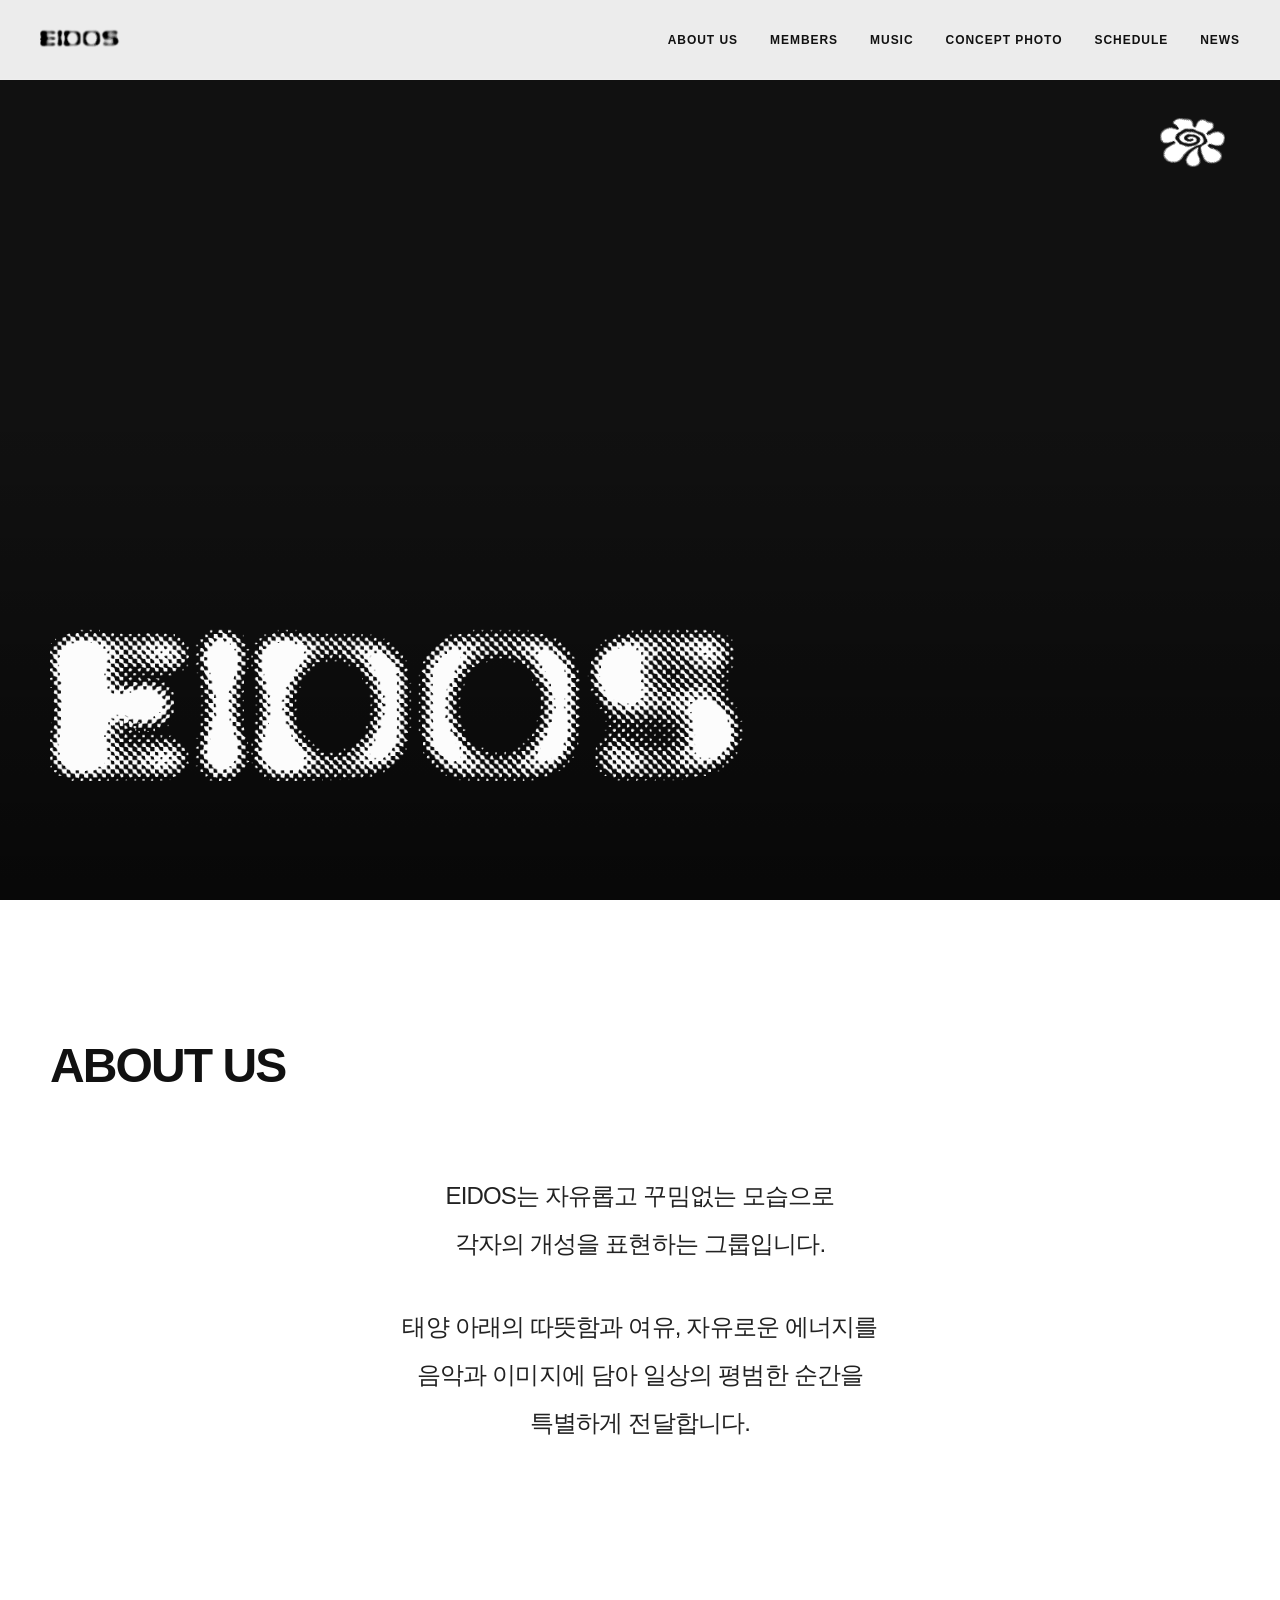
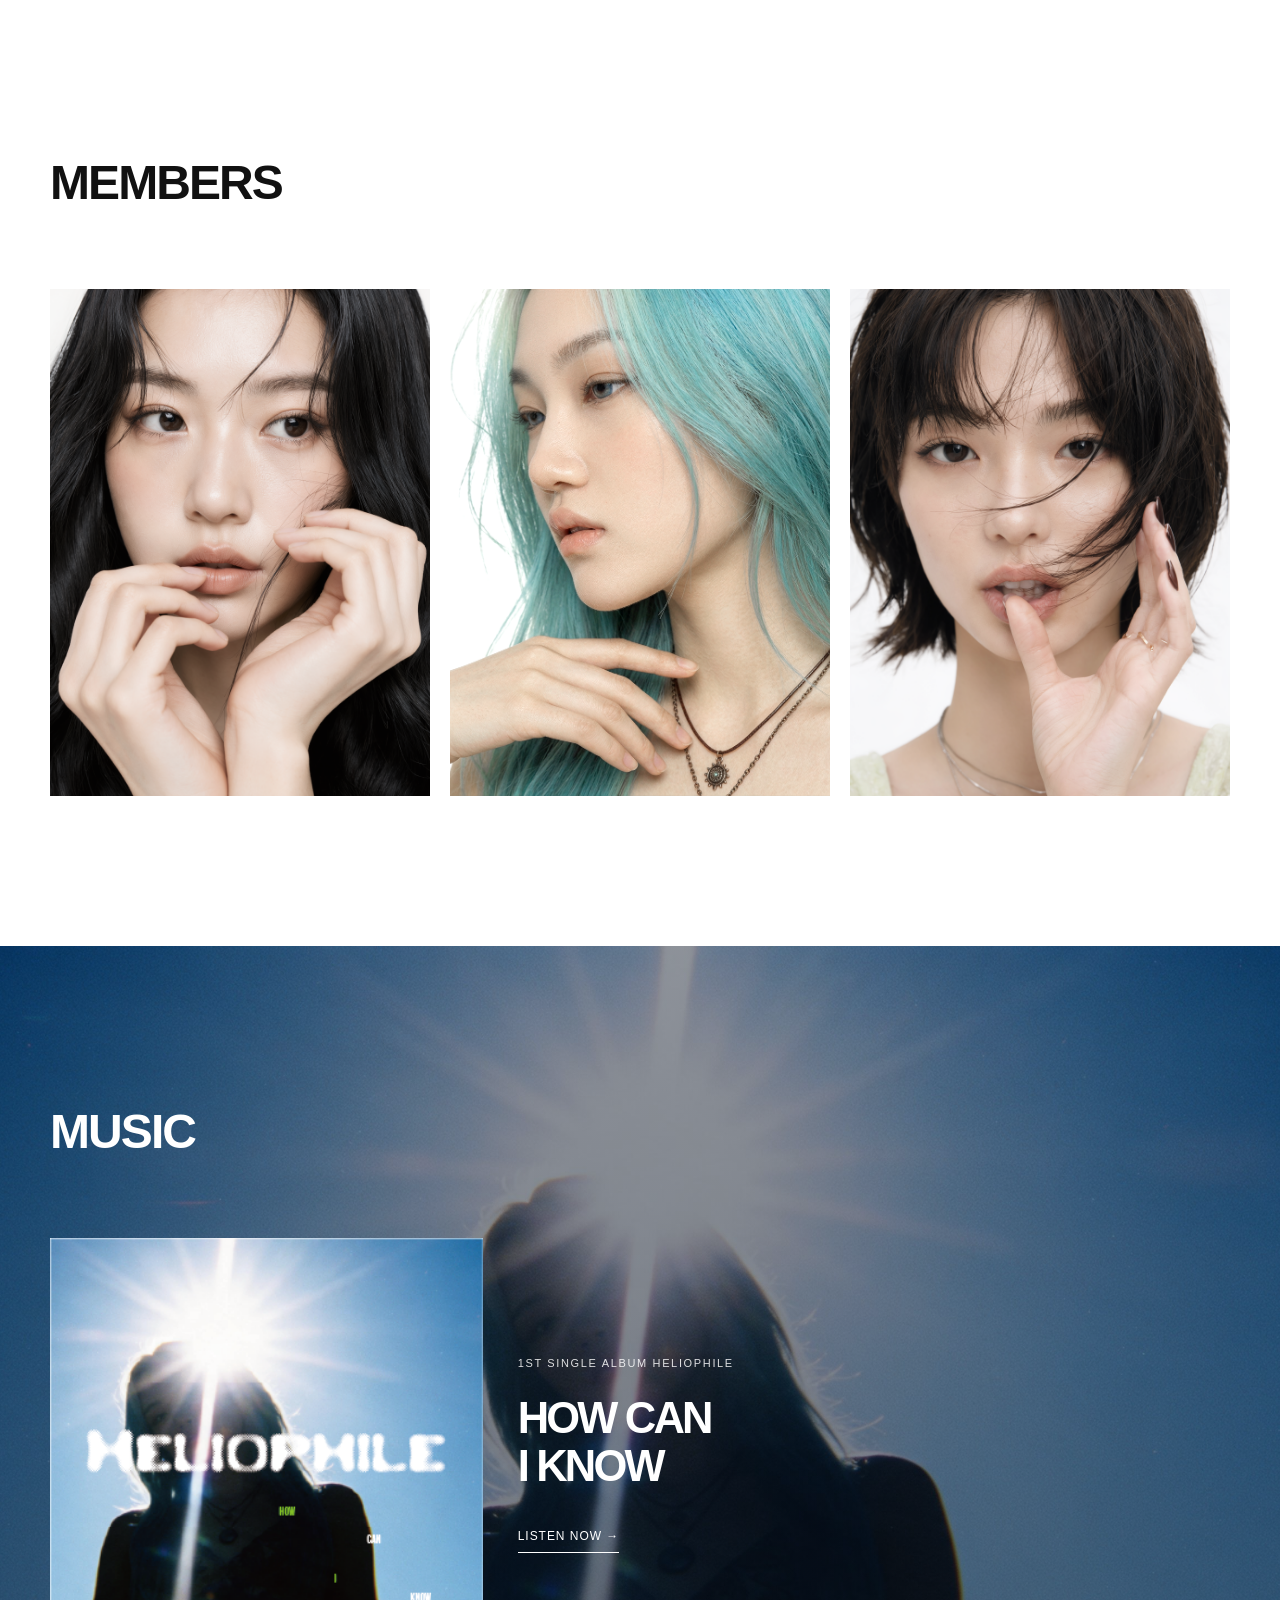
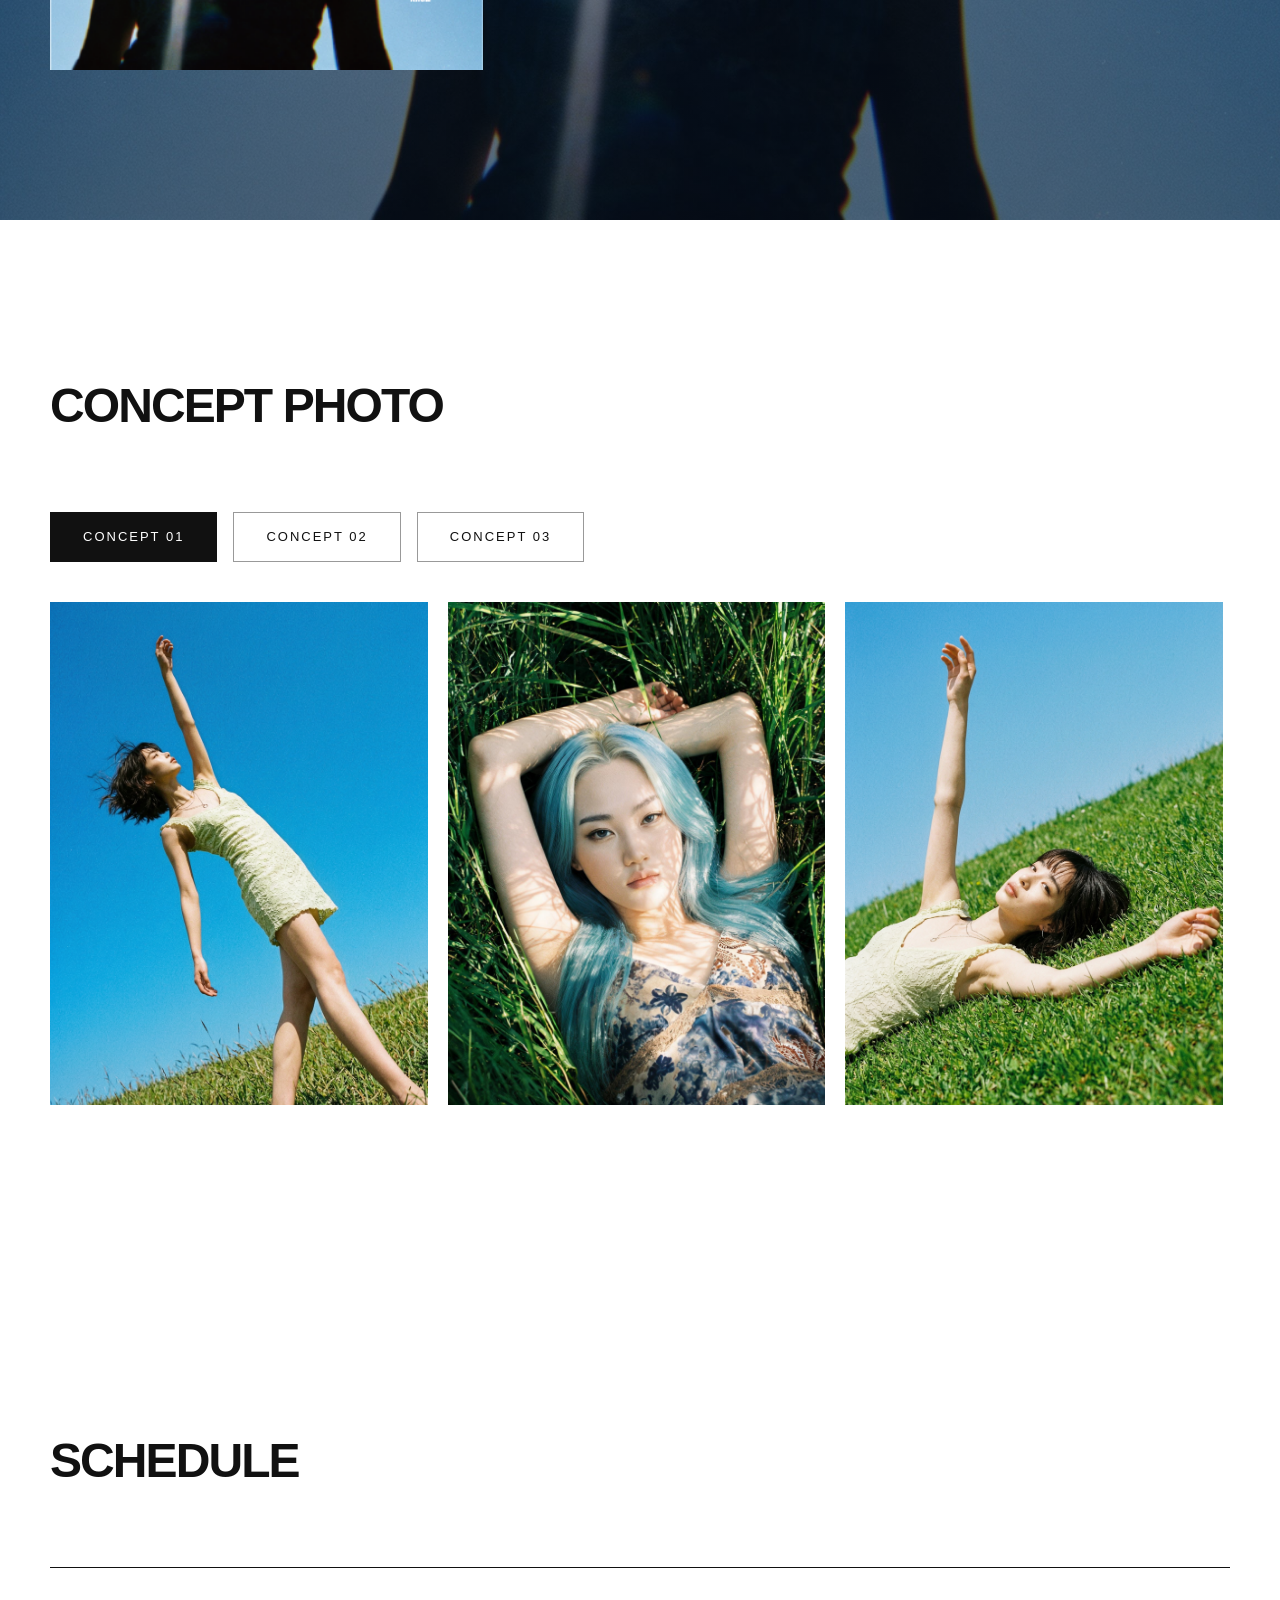
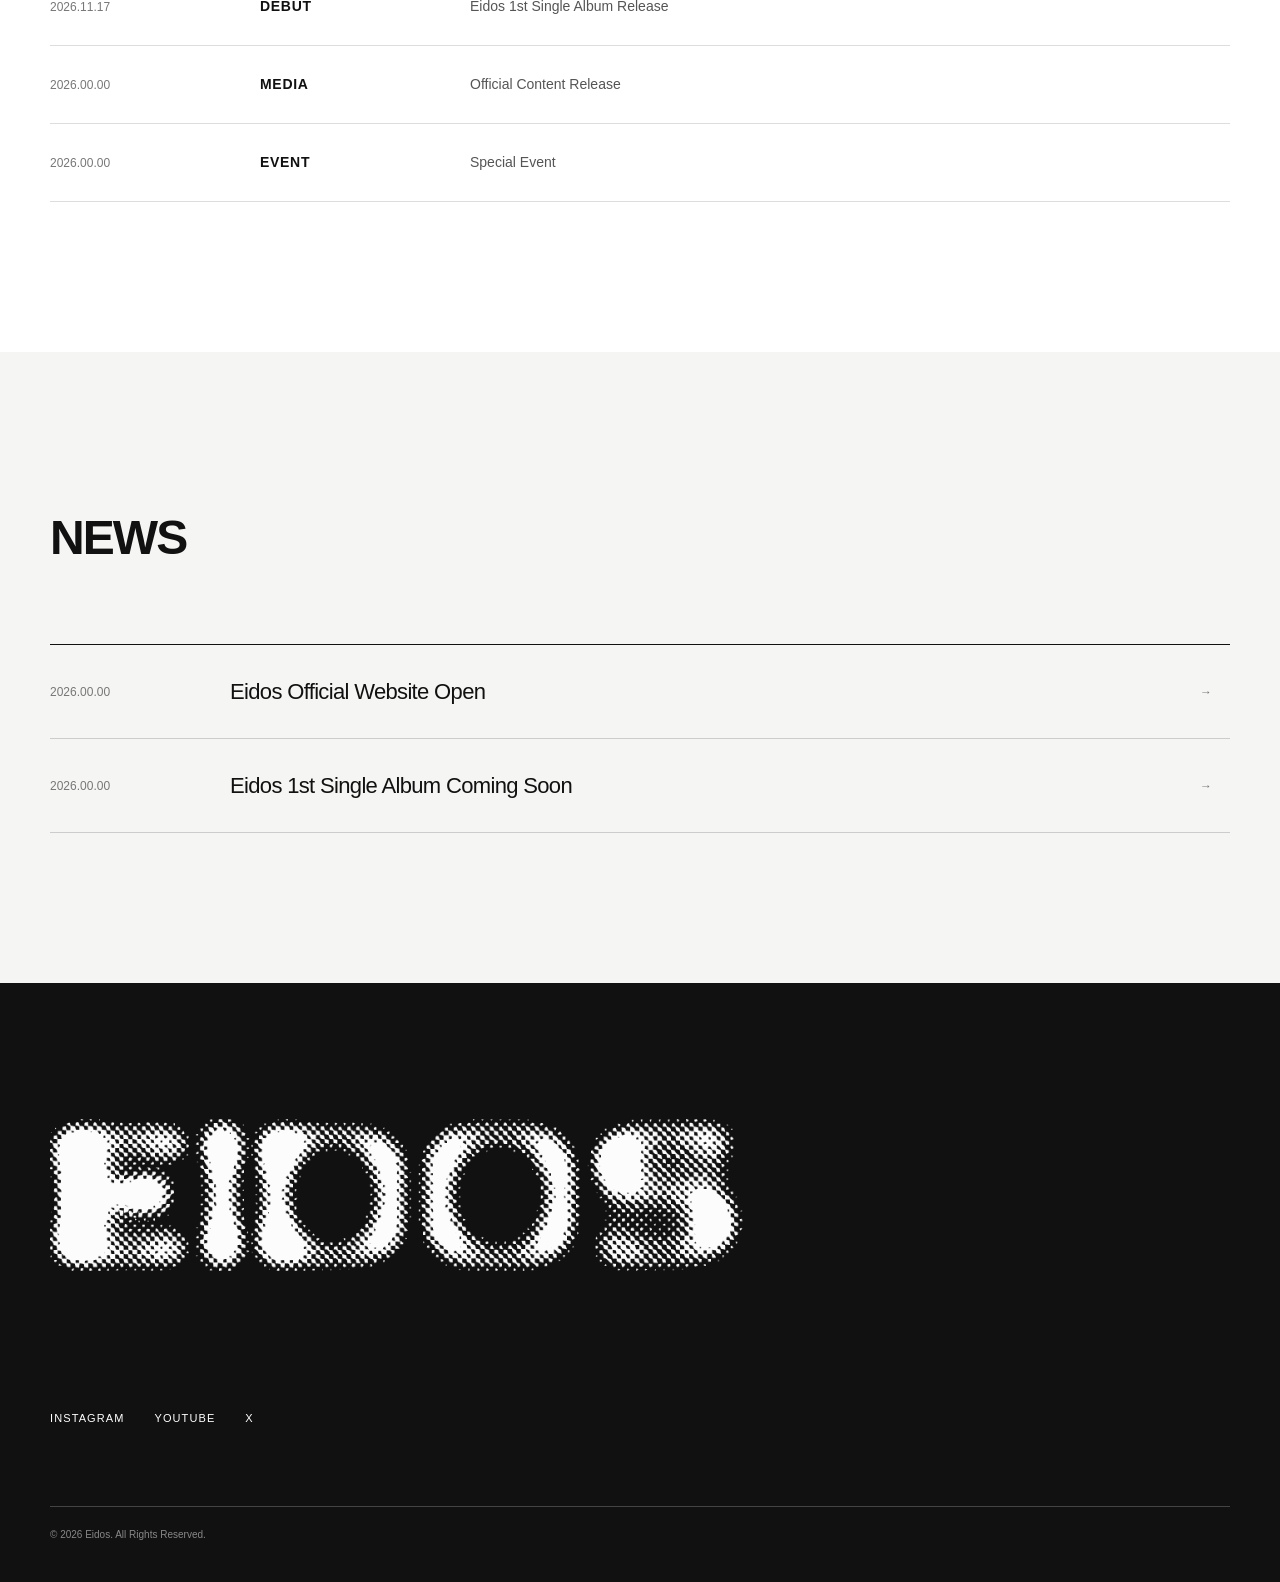
==== index.html @ 1eda8d1f "26.10.11" ====
<!doctype html>
<html lang="ko">
  <head>
    <meta charset="UTF-8" />
    <meta name="viewport" content="width=device-width, initial-scale=1.0" />

    <title>EIDOS OFFICIAL WEBSITE</title>

    <link rel="stylesheet" href="style.css" />
    <script src="script.js" defer></script>
  </head>

  <body>
    <!-- =====================================
       HEADER
  ====================================== -->

    <header class="header">
      <a href="#" class="logo">
        <img src="images/long.png" alt="EIDOS" />
      </a>

      <nav class="nav">
        <a href="#about">ABOUT US</a>
        <a href="#members">MEMBERS</a>
        <a href="#music">MUSIC</a>
        <a href="#concept">CONCEPT PHOTO</a>
        <a href="#schedule">SCHEDULE</a>
        <a href="#news">NEWS</a>
      </nav>
    </header>

    <main>
      <!-- =====================================
         HERO
    ====================================== -->

      <section class="hero">
        <div class="hero-image">
          <video
            class="hero-video"
            autoplay
            muted
            loop
            playsinline
            preload="auto"
            aria-hidden="true"
          >
            <source src="videos/아테나.mp4" type="video/mp4" />
          </video>
        </div>

        <div class="hero-content">
          <img src="images/eidosLOGO.png" alt="EIDOS" class="hero-logo" />
        </div>

        <img
          src="images/eidos_flower_halftone.png"
          alt="EIDOS Flower Logo"
          class="hero-flower-logo"
        />
      </section>

      <!-- =====================================
         ABOUT US
    ====================================== -->

      <section id="about" class="section about">
        <div class="section-title">
          <h2>ABOUT US</h2>
        </div>

        <div class="about-content">
          <p class="about-description">
            EIDOS는 자유롭고 꾸밈없는 모습으로<br />
            각자의 개성을 표현하는 그룹입니다.
          </p>

          <p class="about-description">
            태양 아래의 따뜻함과 여유, 자유로운 에너지를<br />
            음악과 이미지에 담아 일상의 평범한 순간을<br />
            특별하게 전달합니다.
          </p>
        </div>
      </section>

      <!-- =====================================
         MEMBERS
    ====================================== -->

      <section id="members" class="section members">
        <div class="section-title">
          <h2>MEMBERS</h2>
        </div>

        <div class="member-grid">
          <!-- DAYEON -->

          <div class="member" onclick="openMember(0)">
            <div class="member-card">
              <div class="member-front">
                <img src="images/dy_pf.png" alt="Dayeon" />
              </div>

              <div class="member-info">
                <span class="member-number">01</span>

                <h3>Dayeon</h3>

                <p class="member-position">Producer &amp; Main Vocalist</p>

                <div class="member-detail">
                  <span>POSITION</span>
                  <p>
                    Producer<br />
                    Main Vocalist
                  </p>
                </div>
              </div>
            </div>
          </div>

          <!-- ION -->

          <div class="member" onclick="openMember(1)">
            <div class="member-card">
              <div class="member-front">
                <img src="images/ion_pf.png" alt="Ion" />
              </div>

              <div class="member-info">
                <span class="member-number">02</span>

                <h3>Ion</h3>

                <p class="member-position">Main Dancer</p>

                <div class="member-detail">
                  <span>POSITION</span>
                  <p>Main Dancer</p>
                </div>
              </div>
            </div>
          </div>

          <!-- LINA -->

          <div class="member" onclick="openMember(2)">
            <div class="member-card">
              <div class="member-front">
                <img src="images/lina_pf.png" alt="Lina" />
              </div>

              <div class="member-info">
                <span class="member-number">03</span>

                <h3>Lina</h3>

                <p class="member-position">Main Vocalist</p>

                <div class="member-detail">
                  <span>POSITION</span>
                  <p>Main Vocalist</p>
                </div>
              </div>
            </div>
          </div>
        </div>
      </section>

      <!-- =====================================
         MUSIC
    ====================================== -->

      <section id="music" class="section music">
        <div class="music-background" aria-hidden="true"></div>

        <div class="section-title">
          <h2>MUSIC</h2>
        </div>

        <div class="music-content">
          <!-- ALBUM COVER -->

          <div class="music-left">
            <div class="album">
              <img
                src="images/Album Cover.png"
                alt="EIDOS HELIOPHILE Album Cover"
              />
            </div>
          </div>

          <!-- ALBUM INFORMATION -->

          <div class="album-info">
            <p class="album-label">1ST SINGLE ALBUM HELIOPHILE</p>

            <!-- 제목 줄바꿈 수정 -->
            <h2 class="album-title">
              <span>HOW CAN</span>
              <span>I KNOW</span>
            </h2>

            <button
              type="button"
              class="more"
              id="musicButton"
              aria-pressed="false"
              aria-controls="lyricsContainer"
            >
              LISTEN NOW →
            </button>
          </div>

          <!-- LYRICS -->

          <div
            class="lyrics-container"
            id="lyricsContainer"
            aria-label="EIDOS song lyrics"
          >
            <div class="lyrics-display is-intro" id="lyricsDisplay">
              <!-- SOUND BARS -->

              <div
                class="intro-visualizer"
                id="introVisualizer"
                aria-hidden="true"
              >
                <span></span>
                <span></span>
                <span></span>
                <span></span>
                <span></span>
              </div>

              <!-- PREVIOUS LYRIC -->

              <p class="lyric-line lyric-prev" id="lyricPrev"></p>

              <!-- CURRENT LYRIC -->

              <p class="lyric-line lyric-current" id="lyricCurrent"></p>

              <!-- NEXT LYRIC -->

              <p class="lyric-line lyric-next" id="lyricNext"></p>
            </div>
          </div>
        </div>
      </section>

      <!-- =====================================
         CONCEPT PHOTO
    ====================================== -->

      <section id="concept" class="section concept">
        <div class="section-title">
          <h2>CONCEPT PHOTO</h2>
        </div>

        <div class="concept-tabs">
          <button type="button" class="concept-tab active" data-concept="0">
            CONCEPT 01
          </button>

          <button type="button" class="concept-tab" data-concept="1">
            CONCEPT 02
          </button>

          <button type="button" class="concept-tab" data-concept="2">
            CONCEPT 03
          </button>
        </div>

        <div class="concept-gallery">
          <div class="concept-track" id="conceptTrack"></div>
        </div>
      </section>

      <!-- =====================================
         SCHEDULE
    ====================================== -->

      <section id="schedule" class="section schedule">
        <div class="section-title">
          <h2>SCHEDULE</h2>
        </div>

        <div class="schedule-list">
          <div class="schedule-item">
            <span>2026.11.17</span>
            <strong>DEBUT</strong>
            <p>Eidos 1st Single Album Release</p>
          </div>

          <div class="schedule-item">
            <span>2026.00.00</span>
            <strong>MEDIA</strong>
            <p>Official Content Release</p>
          </div>

          <div class="schedule-item">
            <span>2026.00.00</span>
            <strong>EVENT</strong>
            <p>Special Event</p>
          </div>
        </div>
      </section>

      <!-- =====================================
         NEWS
    ====================================== -->

      <section id="news" class="section news">
        <div class="section-title">
          <h2>NEWS</h2>
        </div>

        <div class="news-list">
          <a href="#" class="news-item">
            <span>2026.00.00</span>
            <h3>Eidos Official Website Open</h3>
            <span>→</span>
          </a>

          <a href="#" class="news-item">
            <span>2026.00.00</span>
            <h3>Eidos 1st Single Album Coming Soon</h3>
            <span>→</span>
          </a>
        </div>
      </section>
    </main>

    <!-- =====================================
       FOOTER
  ====================================== -->

    <footer class="footer">
      <img src="images/eidosLOGO.png" alt="EIDOS" />

      <div class="social">
        <a href="#">INSTAGRAM</a>
        <a href="#">YOUTUBE</a>
        <a href="#">X</a>
      </div>

      <p>© 2026 Eidos. All Rights Reserved.</p>
    </footer>

    <!-- =====================================
       AUDIO
  ====================================== -->

    <audio id="eidosMusic" loop preload="metadata">
      <source src="music/eidos.mp3.wav" type="audio/wav" />
    </audio>
  </body>
</html>
---- style.css ----
/* =========================================
   EIDOS OFFICIAL WEBSITE
   STYLE.CSS
========================================= */

/* RESET */

* {
  margin: 0;
  padding: 0;
  box-sizing: border-box;
}

html {
  scroll-behavior: smooth;
  scroll-padding-top: 80px;
}

body {
  font-family: Arial, Helvetica, sans-serif;
  color: #111;
  background: #fff;
  line-height: 1.5;
}

a {
  color: inherit;
  text-decoration: none;
}

img {
  display: block;
  max-width: 100%;
}

button {
  font: inherit;
}

/* =========================================
   HEADER
========================================= */

.header {
  position: fixed;
  top: 0;
  left: 0;
  z-index: 1000;

  width: 100%;
  height: 80px;
  padding: 0 40px;

  display: flex;
  align-items: center;
  justify-content: space-between;

  background: rgba(255, 255, 255, 0.92);
  backdrop-filter: blur(10px);
  -webkit-backdrop-filter: blur(10px);

  border-bottom: 1px solid #eee;
}

.logo {
  flex-shrink: 0;
}

.logo img {
  width: 80px;
  height: auto;
  object-fit: contain;
}

.nav {
  display: flex;
  align-items: center;
  gap: 32px;
}

.nav a {
  font-size: 12px;
  font-weight: 600;
  letter-spacing: 0.08em;
  white-space: nowrap;
  transition: opacity 0.3s ease;
}

.nav a:hover {
  opacity: 0.4;
}

/* =========================================
   HERO
========================================= */

.hero {
  position: relative;
  isolation: isolate;
  overflow: hidden;

  display: flex;
  align-items: flex-end;

  width: 100%;
  height: 100vh;
  min-height: 700px;
  background: #111;
}

.hero-image {
  position: absolute;
  inset: 0;
  z-index: 0;
  overflow: hidden;
}

.hero-video {
  width: 100%;
  height: 100%;
  object-fit: cover;
  object-position: center;
}

.hero-image::after {
  content: '';
  position: absolute;
  inset: 0;
  pointer-events: none;

  background: linear-gradient(to top, rgba(0, 0, 0, 0.55), transparent 55%);
}

.hero-content {
  position: relative;
  z-index: 2;

  display: flex;
  align-items: flex-start;

  width: 100%;
  padding: 0 50px 60px;
}

.hero .hero-logo {
  display: block;
  width: 700px;
  max-width: 100%;
  height: auto;
  object-fit: contain;
}

/* FLOWER LOGO */

.hero > img.hero-flower-logo {
  position: absolute;
  z-index: 20;

  top: 110px;
  right: 55px;
  left: auto;
  bottom: auto;

  display: block;
  width: 65px;
  height: 65px;

  object-fit: contain;
  object-position: center;

  margin: 0;
  padding: 0;
  transform: none;

  pointer-events: none;
}

/* =========================================
   COMMON SECTION
========================================= */

.section {
  padding: 150px 50px;
}

.section-title {
  display: flex;
  align-items: center;
  margin-bottom: 70px;
}

.section-title h2 {
  font-size: 48px;
  font-weight: 600;
  letter-spacing: -0.04em;
}

/* =========================================
   ABOUT US
========================================= */

#about {
  padding-top: 130px;
  padding-bottom: 150px;
  background: #fff;
}

#about .about-content {
  max-width: 900px;
  margin: 65px auto 0;
  text-align: center;
}

#about .about-description {
  font-size: clamp(17px, 2vw, 24px);
  font-weight: 400;
  line-height: 2;
  letter-spacing: -0.035em;
  word-break: keep-all;
  color: #222;
}

#about .about-description + .about-description {
  margin-top: 35px;
}

/* =========================================
   MEMBERS
========================================= */

.members {
  background: #fff;
}

.member-grid {
  display: grid;
  grid-template-columns: repeat(3, minmax(0, 1fr));
  gap: 20px;
}

.member {
  position: relative;
  width: 100%;
  aspect-ratio: 3 / 4;
  cursor: pointer;
}

.member-card {
  position: relative;
  width: 100%;
  height: 100%;
  overflow: hidden;
}

.member-front {
  position: absolute;
  inset: 0;
  background: #eee;
}

.member-front img {
  width: 100%;
  height: 100%;
  object-fit: cover;
  transition: transform 0.5s ease;
}

.member:hover .member-front img {
  transform: scale(1.03);
}

.member-info {
  position: absolute;
  inset: 0;
  z-index: 2;

  display: flex;
  flex-direction: column;
  align-items: center;
  justify-content: center;

  padding: 40px;
  text-align: center;

  background: rgba(255, 255, 255, 0.78);

  opacity: 0;
  visibility: hidden;

  transition:
    opacity 0.4s ease,
    visibility 0.4s ease;
}

.member.active .member-info {
  opacity: 1;
  visibility: visible;
}

.member-number {
  margin-bottom: 20px;
  font-size: 12px;
  color: #666;
}

.member-info h3 {
  margin-bottom: 15px;
  font-size: 52px;
  font-weight: 500;
  letter-spacing: -0.06em;
}

.member-position {
  margin-bottom: 40px;
  font-size: 15px;
  color: #444;
}

.member-detail {
  width: 100%;
  padding-top: 20px;
  border-top: 1px solid rgba(0, 0, 0, 0.2);
}

.member-detail span {
  display: block;
  margin-bottom: 8px;
  font-size: 10px;
  color: #777;
  letter-spacing: 0.15em;
}

.member-detail p {
  font-size: 14px;
  line-height: 1.7;
}

/* =========================================
   MUSIC
========================================= */

#music {
  position: relative;
  isolation: isolate;
  overflow: hidden;

  background: #101b2b;
  color: #fff;
}

#music .music-background {
  position: absolute;
  inset: 0;
  z-index: -1;

  background-image:
    linear-gradient(rgba(8, 18, 35, 0.45), rgba(8, 18, 35, 0.6)),
    url('images/배경2.jpg');

  background-size: cover;
  background-position: center 40%;
  background-repeat: no-repeat;
}

#music .section-title,
#music .music-content {
  position: relative;
  z-index: 1;
}

.music-content {
  display: grid;
  grid-template-columns: 1fr 1fr;
  gap: 80px;
  align-items: center;
  max-width: 1200px;
}

.album {
  width: 100%;
  max-width: 600px;
  aspect-ratio: 1 / 1;
  overflow: hidden;
  background: #ddd;
}

.album img {
  width: 100%;
  height: 100%;
  object-fit: cover;
  transition: transform 0.6s ease;
}

.album:hover img {
  transform: scale(1.03);
}

.album-info {
  padding: 20px 0;
}

.album-label {
  margin-bottom: 25px;
  font-size: 11px;
  letter-spacing: 0.15em;
  color: rgba(255, 255, 255, 0.85);
}

.album-info h2 {
  margin-bottom: 35px;
  font-size: 72px;
  line-height: 1;
  letter-spacing: -0.06em;
  color: #fff;
}

#music .section-title h2 {
  color: #fff;
}

/* MUSIC BUTTON */

#musicButton {
  display: inline-block;
  padding: 0 0 7px;

  background: transparent;
  color: #fff;

  border: 0;
  border-bottom: 1px solid #fff;
  border-radius: 0;

  font-size: 12px;
  letter-spacing: 0.08em;

  cursor: pointer;
  transition: opacity 0.3s ease;
}

#musicButton:hover {
  opacity: 0.5;
}

#musicButton:focus-visible {
  outline: 2px solid #fff;
  outline-offset: 6px;
}

/* =========================================
   LYRICS
========================================= */

#music .lyrics-container {
  display: flex;
  justify-content: center;
  align-items: center;

  width: 100%;
  min-height: 280px;
  padding: 20px 0;
  border: none;
}

#music .lyrics-display {
  display: flex;
  flex-direction: column;
  justify-content: center;
  align-items: center;

  width: 100%;
  min-height: 230px;
  gap: 18px;

  text-align: center;
}

#music .lyric-line {
  width: 100%;
  margin: 0;
  text-align: center;
  overflow-wrap: anywhere;
}

#music .lyric-current {
  font-size: clamp(18px, 2vw, 26px);
  font-weight: 700;
  line-height: 1.7;
  color: #fff;
}

#music .lyric-prev,
#music .lyric-next {
  font-size: 13px;
  line-height: 1.6;
  color: rgba(255, 255, 255, 0.55);
}

#music .lyric-line:empty {
  display: none;
}

/* INTRO: HIDE LYRICS */

#music .lyrics-display.is-intro .lyric-line {
  display: none;
}

/* =========================================
   SOUND BARS
========================================= */

/* 기본적으로 숨김 */

#music .intro-visualizer {
  display: none;

  align-items: center;
  justify-content: center;

  width: 100%;
  height: 60px;
  gap: 5px;
}

/* 재생 중 전주에서만 표시 */

#music .intro-visualizer.is-visible.is-playing {
  display: flex;
}

#music .intro-visualizer span {
  display: block;
  width: 4px;
  height: 12px;
  border-radius: 10px;
  background: #fff;

  transform-origin: center;

  animation: eidosSoundWave 0.85s ease-in-out infinite alternate;
  animation-play-state: paused;
}

#music .intro-visualizer.is-playing span {
  animation-play-state: running;
}

#music .intro-visualizer span:nth-child(1) {
  animation-duration: 0.7s;
  animation-delay: -0.2s;
}

#music .intro-visualizer span:nth-child(2) {
  animation-duration: 1.05s;
  animation-delay: -0.5s;
}

#music .intro-visualizer span:nth-child(3) {
  animation-duration: 0.8s;
  animation-delay: -0.1s;
}

#music .intro-visualizer span:nth-child(4) {
  animation-duration: 1.15s;
  animation-delay: -0.4s;
}

#music .intro-visualizer span:nth-child(5) {
  animation-duration: 0.9s;
  animation-delay: -0.7s;
}

@keyframes eidosSoundWave {
  from {
    transform: scaleY(0.45);
  }

  to {
    transform: scaleY(2.5);
  }
}

/* =========================================
   CONCEPT PHOTO
========================================= */

.concept {
  overflow: hidden;
  background: #fff;
}

.concept-tabs {
  display: flex;
  justify-content: flex-start;
  align-items: center;
  gap: 16px;

  width: 100%;
  margin: 50px 0 40px;
}

.concept-tab {
  flex: 0 0 auto;
  padding: 14px 32px;

  background: transparent;
  color: #111;

  border: 1px solid #999;

  font-size: 13px;
  letter-spacing: 2px;
  cursor: pointer;

  transition:
    background 0.3s ease,
    color 0.3s ease;
}

.concept-tab:hover,
.concept-tab.active {
  background: #111;
  color: #fff;
  border-color: #111;
}

.concept-gallery {
  width: 100%;
  overflow: hidden;
}

.concept-track {
  display: flex;
  gap: 20px;

  overflow-x: auto;
  scroll-behavior: smooth;
  scroll-snap-type: x mandatory;

  padding-bottom: 20px;
  scrollbar-width: thin;
}

.concept-photo {
  flex: 0 0 32%;
  aspect-ratio: 3 / 4;

  overflow: hidden;
  scroll-snap-align: start;
}

.concept-photo img {
  width: 100%;
  height: 100%;
  object-fit: cover;
  transition: transform 0.5s ease;
}

.concept-photo:hover img {
  transform: scale(1.04);
}

/* =========================================
   SCHEDULE
========================================= */

.schedule {
  background: #fff;
}

.schedule-list {
  border-top: 1px solid #111;
}

.schedule-item {
  display: grid;
  grid-template-columns: 180px 180px 1fr;
  gap: 30px;
  align-items: center;

  padding: 28px 0;
  border-bottom: 1px solid #ddd;
}

.schedule-item span {
  font-size: 12px;
  color: #777;
}

.schedule-item strong {
  font-size: 14px;
  letter-spacing: 0.05em;
}

.schedule-item p {
  font-size: 14px;
  color: #555;
}

/* =========================================
   NEWS
========================================= */

.news {
  background: #f5f5f3;
}

.news-list {
  border-top: 1px solid #111;
}

.news-item {
  display: grid;
  grid-template-columns: 150px 1fr 30px;
  gap: 30px;
  align-items: center;

  padding: 30px 0;
  border-bottom: 1px solid #ccc;

  transition: opacity 0.3s ease;
}

.news-item:hover {
  opacity: 0.45;
}

.news-item span {
  font-size: 12px;
  color: #777;
}

.news-item h3 {
  font-size: 22px;
  font-weight: 500;
  letter-spacing: -0.03em;
}

/* =========================================
   FOOTER
========================================= */

.footer {
  padding: 100px 50px 40px;
  background: #111;
  color: #fff;
}

.footer > img {
  width: min(700px, 100%);
  height: auto;
  object-fit: contain;
  margin-bottom: 80px;
}

.social {
  display: flex;
  gap: 30px;
  margin-bottom: 80px;
}

.social a {
  font-size: 11px;
  letter-spacing: 0.1em;
  transition: opacity 0.3s ease;
}

.social a:hover {
  opacity: 0.5;
}

.footer > p {
  padding-top: 20px;
  border-top: 1px solid #444;
  font-size: 10px;
  color: #888;
}

/* =========================================
   DESKTOP MUSIC LAYOUT
========================================= */

@media (min-width: 901px) {
  .music .music-content {
    grid-template-columns:
      minmax(0, 1.15fr)
      minmax(0, 0.8fr)
      minmax(0, 1fr);

    gap: 35px;
    width: 100%;
    max-width: 1600px;
    margin: 0 auto;
  }

  .music .music-left {
    grid-column: 1;
    min-width: 0;
  }

  .music .album {
    max-width: none;
  }

  .music .album-info {
    grid-column: 2;
    min-width: 0;
    padding: 0;
  }

  .music .album-info h2 {
    font-size: clamp(42px, 4.5vw, 72px);
  }

  .music .lyrics-container {
    grid-column: 3;
    min-width: 0;
    padding: 20px 0;
  }
}

/* =========================================
   TABLET
========================================= */

@media (max-width: 900px) {
  .music .music-content {
    grid-template-columns: 1fr;
    gap: 30px;
  }

  .music .music-left,
  .music .album-info,
  .music .lyrics-container {
    grid-column: 1;
    width: 100%;
  }

  .music .lyrics-container {
    min-height: 220px;
  }
}

/* =========================================
   MOBILE
========================================= */

@media (max-width: 768px) {
  html {
    scroll-padding-top: 65px;
  }

  .header {
    height: 65px;
    padding: 0 20px;
  }

  .logo img {
    width: 65px;
  }

  .nav {
    gap: 15px;
    max-width: calc(100% - 85px);
    overflow-x: auto;
    scrollbar-width: none;
  }

  .nav::-webkit-scrollbar {
    display: none;
  }

  .nav a {
    font-size: 9px;
  }

  .hero {
    min-height: 650px;
  }

  .hero-content {
    padding: 0 20px 35px;
  }

  .hero .hero-logo {
    width: 90%;
    max-width: 500px;
  }

  .hero > img.hero-flower-logo {
    top: 90px;
    right: 25px;
    width: 45px;
    height: 45px;
  }

  .section {
    padding: 100px 20px;
  }

  .section-title {
    margin-bottom: 45px;
  }

  .section-title h2 {
    font-size: 34px;
  }

  #about {
    padding-top: 80px;
    padding-bottom: 100px;
  }

  #about .about-content {
    margin-top: 40px;
    padding: 0 10px;
  }

  #about .about-description {
    font-size: 16px;
    line-height: 1.9;
  }

  #about .about-description br {
    display: none;
  }

  .member-grid {
    grid-template-columns: 1fr;
    gap: 30px;
  }

  .member-info {
    padding: 30px;
  }

  .member-info h3 {
    font-size: 42px;
  }

  .member-position {
    margin-bottom: 30px;
  }

  #music .music-background {
    background-position: 55% center;
  }

  .music .music-content {
    grid-template-columns: 1fr;
    gap: 30px;
  }

  .music .album-info h2 {
    font-size: 55px;
  }

  #music .lyrics-display {
    min-height: 180px;
    gap: 14px;
  }

  #music .lyric-current {
    font-size: 20px;
  }

  #music .lyric-prev,
  #music .lyric-next {
    font-size: 12px;
  }

  .concept-tabs {
    flex-wrap: wrap;
    gap: 10px;
  }

  .concept-tab {
    padding: 12px 14px;
    font-size: 10px;
    letter-spacing: 1px;
  }

  .concept-photo {
    flex: 0 0 75%;
  }

  .schedule-item {
    grid-template-columns: 1fr;
    gap: 8px;
    padding: 25px 0;
  }

  .news-item {
    grid-template-columns: 1fr 20px;
    gap: 10px;
  }

  .news-item span:first-child {
    display: none;
  }

  .news-item h3 {
    font-size: 17px;
  }

  .footer {
    padding: 80px 20px 30px;
  }

  .footer > img {
    width: 100%;
    margin-bottom: 60px;
  }

  .social {
    gap: 20px;
    flex-wrap: wrap;
    margin-bottom: 60px;
  }
}

/* =========================================
   REDUCED MOTION
========================================= */

@media (prefers-reduced-motion: reduce) {
  #music .intro-visualizer span {
    animation: none;
  }
}

/* =========================================
   EIDOS STYLE END
========================================= */

/* =========================================
   EIDOS MUSIC ALBUM TITLE
   HOW CAN / I KNOW
========================================= */

#music .album-info .album-title {
  display: flex;
  flex-direction: column;
  align-items: flex-start;

  width: 100%;
  max-width: 100%;

  margin-bottom: 35px;

  font-size: clamp(28px, 3.4vw, 60px);
  font-weight: 700;
  line-height: 1.02;
  letter-spacing: -0.065em;

  color: #fff;
}

/* 각각 한 줄로 고정 */

#music .album-info .album-title span {
  display: block;
  white-space: nowrap;
}

/* 두 번째 줄 */

#music .album-info .album-title span:last-child {
  margin-top: 3px;
}

/* TABLET */

@media (max-width: 900px) {
  #music .album-info .album-title {
    font-size: clamp(36px, 7vw, 60px);
  }
}

/* MOBILE */

@media (max-width: 768px) {
  #music .album-info .album-title {
    font-size: clamp(30px, 9vw, 52px);
    line-height: 1.05;
  }
}
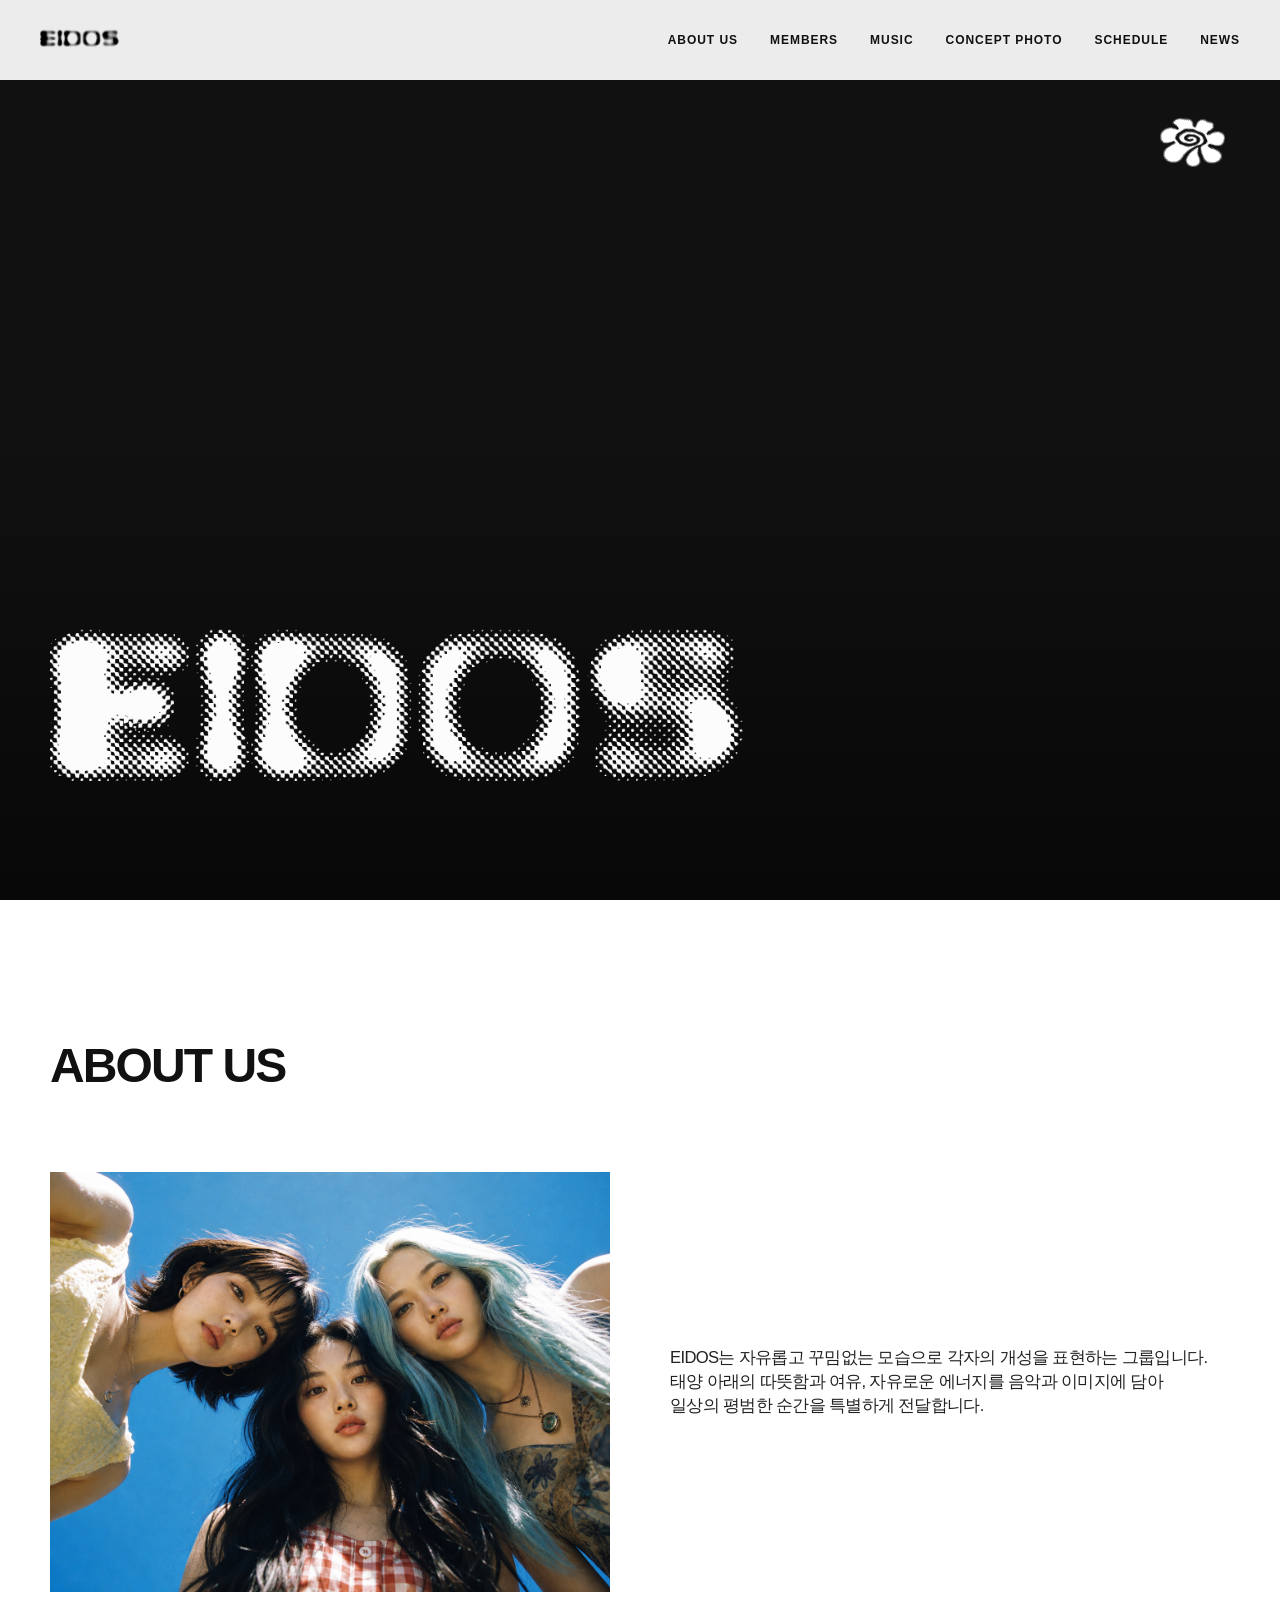
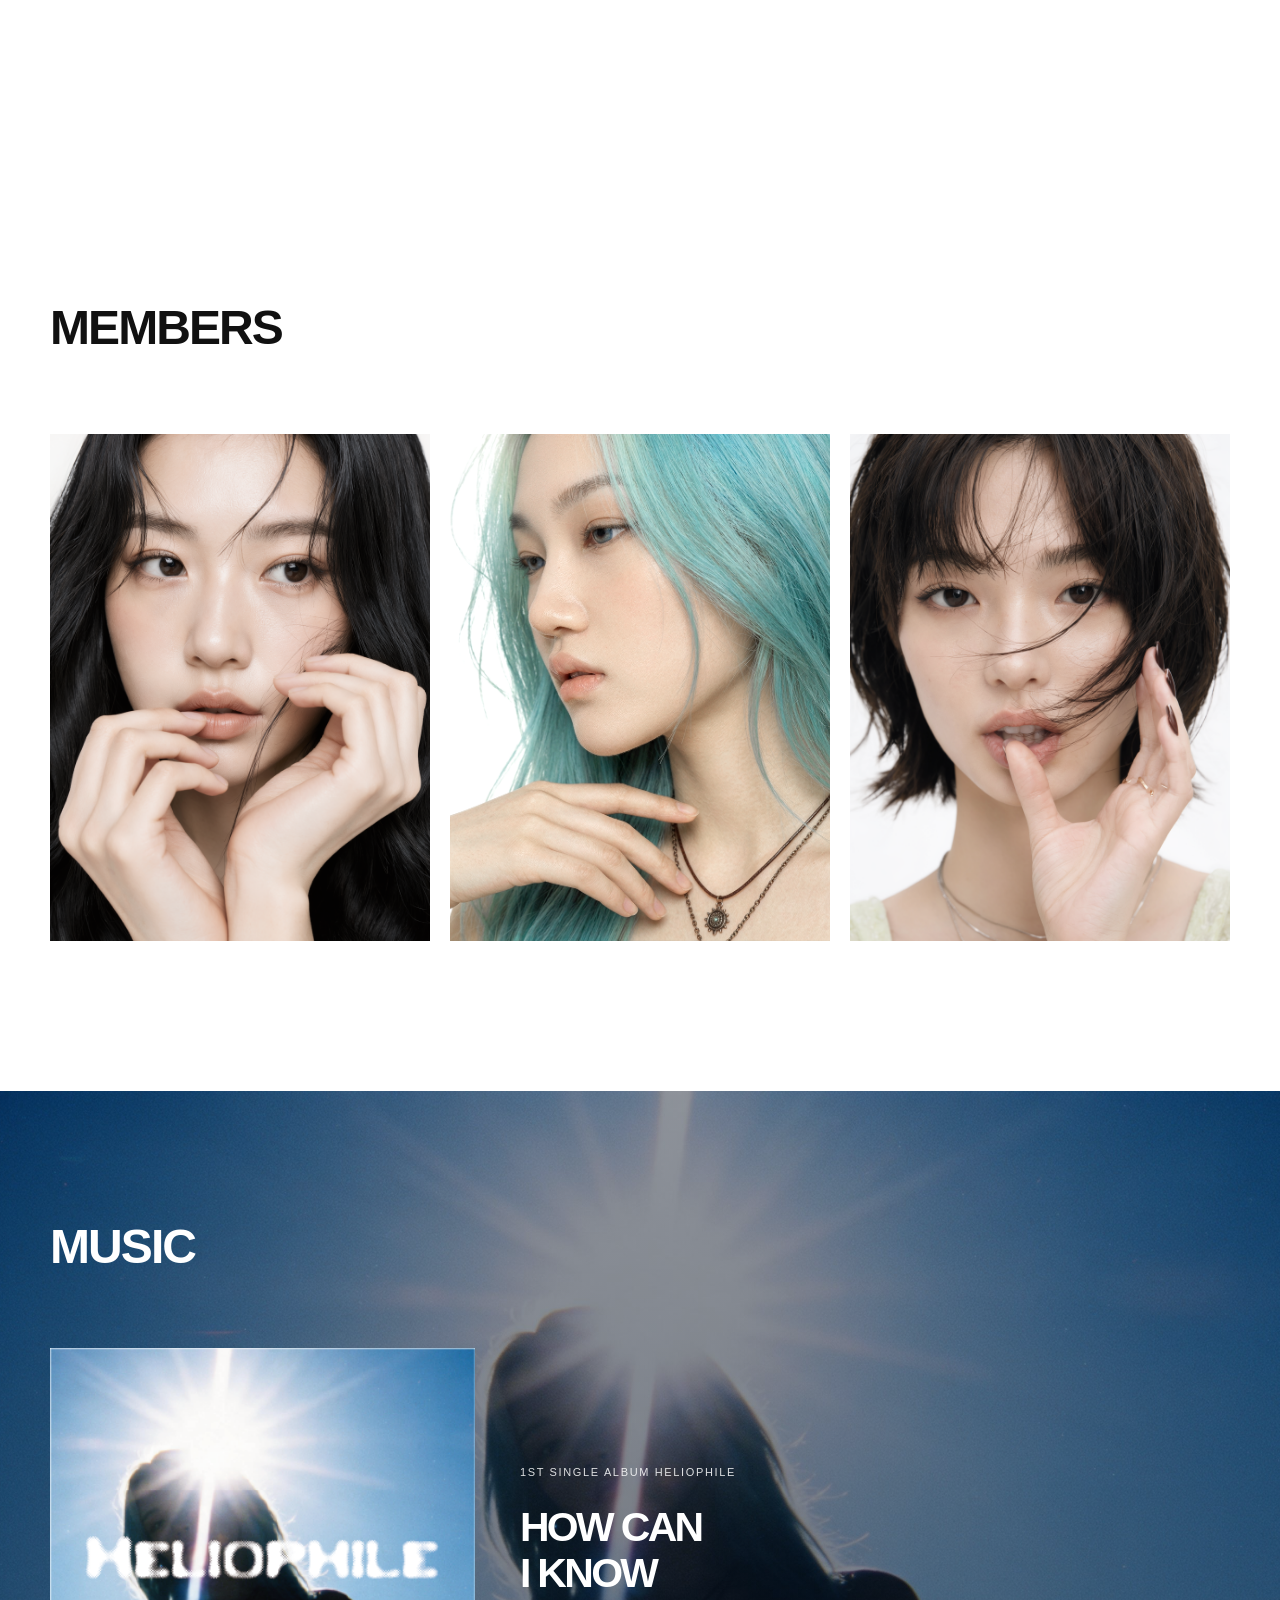
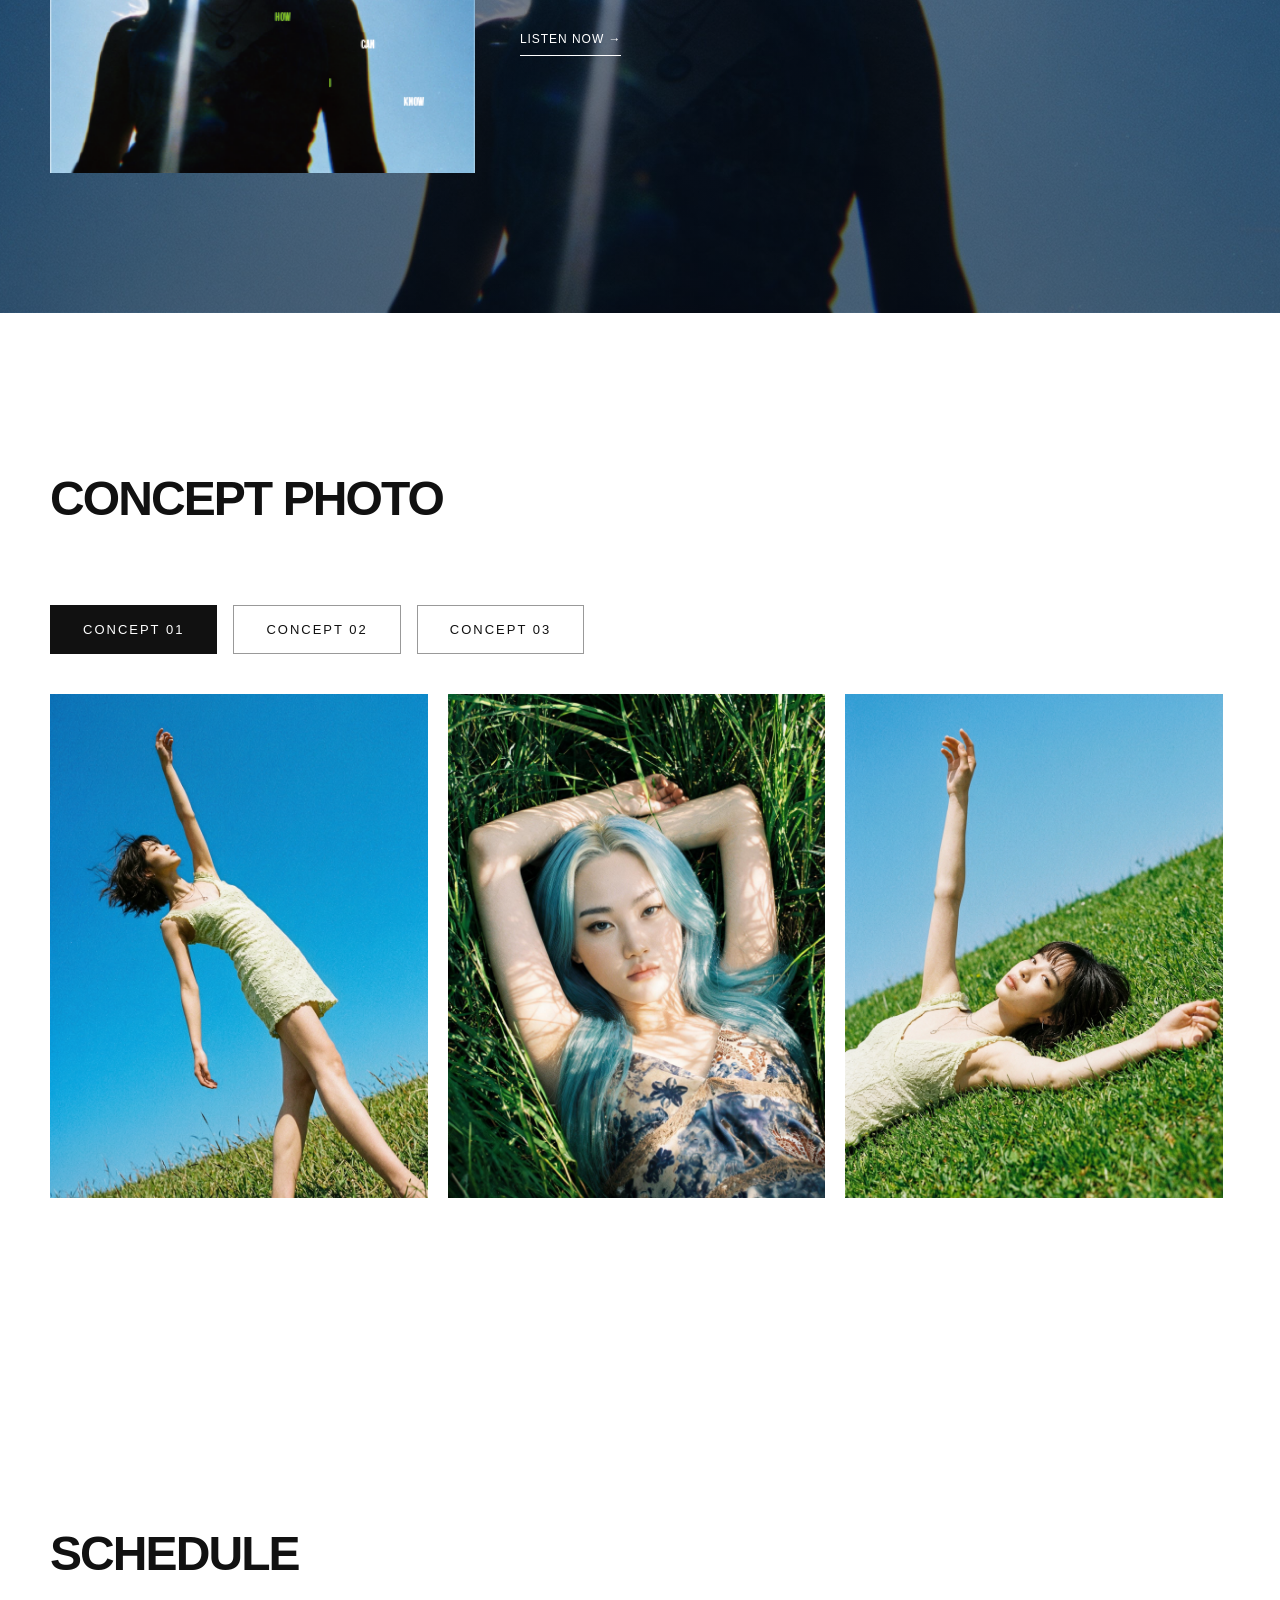
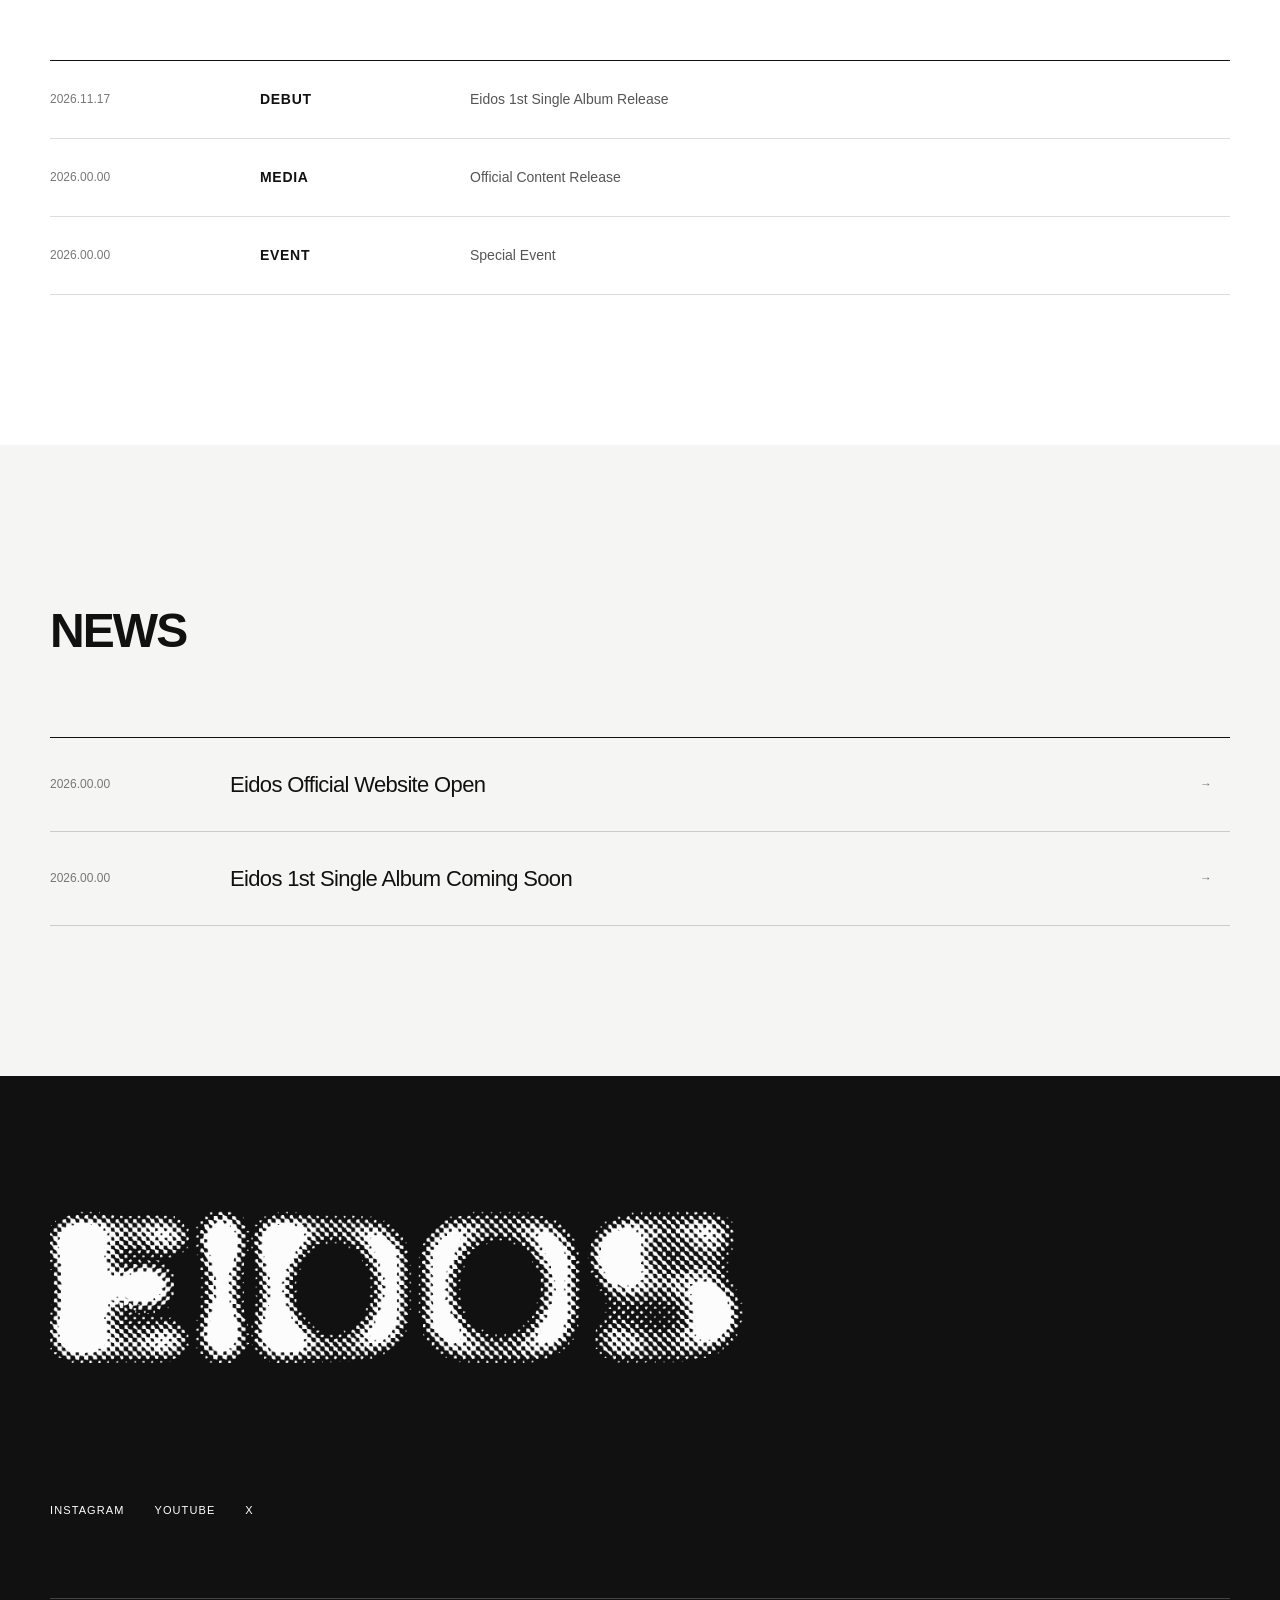
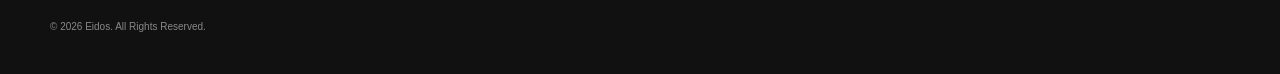
==== commit 2efb3eeb: "26.10.11" ====
--- a/index.html
+++ b/index.html
@@ -16,11 +16,11 @@
   ====================================== -->
 
     <header class="header">
-      <a href="#" class="logo">
+      <a href="#" class="logo" aria-label="EIDOS Home">
         <img src="images/long.png" alt="EIDOS" />
       </a>
 
-      <nav class="nav">
+      <nav class="nav" aria-label="Main navigation">
         <a href="#about">ABOUT US</a>
         <a href="#members">MEMBERS</a>
         <a href="#music">MUSIC</a>
@@ -56,8 +56,9 @@
 
         <img
           src="images/eidos_flower_halftone.png"
-          alt="EIDOS Flower Logo"
+          alt=""
           class="hero-flower-logo"
+          aria-hidden="true"
         />
       </section>
 
@@ -70,17 +71,22 @@
           <h2>ABOUT US</h2>
         </div>
 
-        <div class="about-content">
-          <p class="about-description">
-            EIDOS는 자유롭고 꾸밈없는 모습으로<br />
-            각자의 개성을 표현하는 그룹입니다.
-          </p>
-
-          <p class="about-description">
-            태양 아래의 따뜻함과 여유, 자유로운 에너지를<br />
-            음악과 이미지에 담아 일상의 평범한 순간을<br />
-            특별하게 전달합니다.
-          </p>
+        <div class="about-layout">
+          <!-- LEFT IMAGE -->
+          <div class="about-image">
+            <img src="images/EIDOS Adout Us.png" alt="EIDOS About Us" />
+          </div>
+
+          <!-- RIGHT DESCRIPTION -->
+          <div class="about-content">
+            <p class="about-description">
+              EIDOS는 자유롭고 꾸밈없는 모습으로 각자의 개성을 표현하는
+              그룹입니다.<br />
+              태양 아래의 따뜻함과 여유, 자유로운 에너지를 음악과 이미지에
+              담아<br />
+              일상의 평범한 순간을 특별하게 전달합니다.
+            </p>
+          </div>
         </div>
       </section>
 
@@ -95,7 +101,6 @@
 
         <div class="member-grid">
           <!-- DAYEON -->
-
           <div class="member" onclick="openMember(0)">
             <div class="member-card">
               <div class="member-front">
@@ -121,7 +126,6 @@
           </div>
 
           <!-- ION -->
-
           <div class="member" onclick="openMember(1)">
             <div class="member-card">
               <div class="member-front">
@@ -144,7 +148,6 @@
           </div>
 
           <!-- LINA -->
-
           <div class="member" onclick="openMember(2)">
             <div class="member-card">
               <div class="member-front">
@@ -170,18 +173,20 @@
 
       <!-- =====================================
          MUSIC
+         KARAOKE + WAVE LYRICS
     ====================================== -->
 
       <section id="music" class="section music">
+        <!-- BACKGROUND -->
         <div class="music-background" aria-hidden="true"></div>
 
+        <!-- MUSIC TITLE -->
         <div class="section-title">
           <h2>MUSIC</h2>
         </div>
 
         <div class="music-content">
           <!-- ALBUM COVER -->
-
           <div class="music-left">
             <div class="album">
               <img
@@ -192,11 +197,9 @@
           </div>
 
           <!-- ALBUM INFORMATION -->
-
           <div class="album-info">
             <p class="album-label">1ST SINGLE ALBUM HELIOPHILE</p>
 
-            <!-- 제목 줄바꿈 수정 -->
             <h2 class="album-title">
               <span>HOW CAN</span>
               <span>I KNOW</span>
@@ -213,16 +216,17 @@
             </button>
           </div>
 
-          <!-- LYRICS -->
+          <!-- =================================
+             KARAOKE LYRICS
+        ================================== -->
 
           <div
             class="lyrics-container"
             id="lyricsContainer"
-            aria-label="EIDOS song lyrics"
+            aria-label="EIDOS HOW CAN I KNOW lyrics"
           >
             <div class="lyrics-display is-intro" id="lyricsDisplay">
-              <!-- SOUND BARS -->
-
+              <!-- INTRO SOUND BARS -->
               <div
                 class="intro-visualizer"
                 id="introVisualizer"
@@ -235,17 +239,35 @@
                 <span></span>
               </div>
 
-              <!-- PREVIOUS LYRIC -->
-
-              <p class="lyric-line lyric-prev" id="lyricPrev"></p>
-
-              <!-- CURRENT LYRIC -->
-
-              <p class="lyric-line lyric-current" id="lyricCurrent"></p>
-
-              <!-- NEXT LYRIC -->
-
-              <p class="lyric-line lyric-next" id="lyricNext"></p>
+              <!--
+              LYRICS VIEWPORT
+
+              화면에 표시되는 가사 영역.
+              위아래 가사는 흐릿하게 보이고
+              현재 가사는 중앙에 위치함.
+            -->
+
+              <div
+                class="lyrics-viewport"
+                id="lyricsViewport"
+                aria-label="Synchronized song lyrics"
+              >
+                <!--
+                LYRICS TRACK
+
+                JavaScript가 가사 줄을 생성하고
+                음악에 맞춰 위로 스크롤함.
+
+                각 가사 줄은 다시 글자별 span으로
+                분리되어 다음 효과가 적용됨.
+
+                1. 왼쪽부터 흰색 채우기
+                2. 글자별 파도 애니메이션
+                3. 이전 / 다음 가사 흐림 효과
+              -->
+
+                <div class="lyrics-track" id="lyricsTrack"></div>
+              </div>
             </div>
           </div>
         </div>
@@ -356,6 +378,7 @@
 
     <audio id="eidosMusic" loop preload="metadata">
       <source src="music/eidos.mp3.wav" type="audio/wav" />
+      브라우저가 오디오 재생을 지원하지 않습니다.
     </audio>
   </body>
 </html>
--- a/style.css
+++ b/style.css
@@ -1,9 +1,13 @@
 /* =========================================
    EIDOS OFFICIAL WEBSITE
    STYLE.CSS
-========================================= */
-
-/* RESET */
+
+   KARAOKE LYRICS + WAVE ANIMATION
+========================================= */
+
+/* =========================================
+   01. RESET
+========================================= */
 
 * {
   margin: 0;
@@ -38,7 +42,7 @@
 }
 
 /* =========================================
-   HEADER
+   02. HEADER
 ========================================= */
 
 .header {
@@ -56,6 +60,7 @@
   justify-content: space-between;
 
   background: rgba(255, 255, 255, 0.92);
+
   backdrop-filter: blur(10px);
   -webkit-backdrop-filter: blur(10px);
 
@@ -91,7 +96,7 @@
 }
 
 /* =========================================
-   HERO
+   03. HERO
 ========================================= */
 
 .hero {
@@ -105,6 +110,7 @@
   width: 100%;
   height: 100vh;
   min-height: 700px;
+
   background: #111;
 }
 
@@ -126,6 +132,7 @@
   content: '';
   position: absolute;
   inset: 0;
+
   pointer-events: none;
 
   background: linear-gradient(to top, rgba(0, 0, 0, 0.55), transparent 55%);
@@ -150,8 +157,6 @@
   object-fit: contain;
 }
 
-/* FLOWER LOGO */
-
 .hero > img.hero-flower-logo {
   position: absolute;
   z-index: 20;
@@ -176,7 +181,7 @@
 }
 
 /* =========================================
-   COMMON SECTION
+   04. COMMON SECTION
 ========================================= */
 
 .section {
@@ -196,7 +201,7 @@
 }
 
 /* =========================================
-   ABOUT US
+   05. ABOUT US
 ========================================= */
 
 #about {
@@ -205,27 +210,69 @@
   background: #fff;
 }
 
+#about .about-layout {
+  display: grid;
+
+  grid-template-columns:
+    minmax(0, 1fr)
+    minmax(0, 1fr);
+
+  align-items: center;
+  gap: 60px;
+
+  width: 100%;
+  margin: 0;
+  padding: 0;
+}
+
+#about .about-image {
+  width: 100%;
+  min-width: 0;
+  overflow: hidden;
+}
+
+#about .about-image img {
+  display: block;
+
+  width: 100%;
+  height: auto;
+  aspect-ratio: 4 / 3;
+
+  object-fit: cover;
+}
+
 #about .about-content {
-  max-width: 900px;
-  margin: 65px auto 0;
-  text-align: center;
+  display: flex;
+  flex-direction: column;
+  justify-content: center;
+  align-items: flex-start;
+
+  width: 100%;
+  max-width: none;
+  min-width: 0;
+
+  margin: 0;
+  padding: 0;
+
+  text-align: left;
 }
 
 #about .about-description {
-  font-size: clamp(17px, 2vw, 24px);
+  margin: 0;
+
+  font-size: clamp(15px, 1.3vw, 21px);
   font-weight: 400;
-  line-height: 2;
-  letter-spacing: -0.035em;
+
+  line-height: 1.45;
+  letter-spacing: -0.04em;
+
   word-break: keep-all;
   color: #222;
-}
-
-#about .about-description + .about-description {
-  margin-top: 35px;
-}
-
-/* =========================================
-   MEMBERS
+  text-align: left;
+}
+
+/* =========================================
+   06. MEMBERS
 ========================================= */
 
 .members {
@@ -234,7 +281,9 @@
 
 .member-grid {
   display: grid;
+
   grid-template-columns: repeat(3, minmax(0, 1fr));
+
   gap: 20px;
 }
 
@@ -325,6 +374,7 @@
 .member-detail span {
   display: block;
   margin-bottom: 8px;
+
   font-size: 10px;
   color: #777;
   letter-spacing: 0.15em;
@@ -336,7 +386,7 @@
 }
 
 /* =========================================
-   MUSIC
+   07. MUSIC SECTION
 ========================================= */
 
 #music {
@@ -344,6 +394,8 @@
   isolation: isolate;
   overflow: hidden;
 
+  padding: 120px 50px 140px;
+
   background: #101b2b;
   color: #fff;
 }
@@ -368,57 +420,131 @@
   z-index: 1;
 }
 
-.music-content {
+#music .section-title {
+  margin-bottom: 65px;
+}
+
+#music .section-title h2 {
+  color: #fff;
+}
+
+#music .music-content {
   display: grid;
-  grid-template-columns: 1fr 1fr;
-  gap: 80px;
+
+  grid-template-columns:
+    minmax(0, 1.15fr)
+    minmax(0, 0.8fr)
+    minmax(0, 1fr);
+
   align-items: center;
-  max-width: 1200px;
-}
-
-.album {
-  width: 100%;
-  max-width: 600px;
+  justify-content: start;
+
+  column-gap: 45px;
+
+  width: 100%;
+  max-width: none;
+
+  margin: 0;
+  padding: 0;
+}
+
+/* =========================================
+   08. ALBUM COVER
+========================================= */
+
+#music .music-left {
+  grid-column: 1;
+  grid-row: 1;
+
+  width: 100%;
+  min-width: 0;
+
+  margin: 0;
+  padding: 0;
+}
+
+#music .album {
+  width: 100%;
+  max-width: none;
+
   aspect-ratio: 1 / 1;
   overflow: hidden;
+
+  margin: 0;
   background: #ddd;
 }
 
-.album img {
+#music .album img {
   width: 100%;
   height: 100%;
   object-fit: cover;
+
   transition: transform 0.6s ease;
 }
 
-.album:hover img {
+#music .album:hover img {
   transform: scale(1.03);
 }
 
-.album-info {
-  padding: 20px 0;
-}
-
-.album-label {
-  margin-bottom: 25px;
+/* =========================================
+   09. ALBUM INFORMATION
+========================================= */
+
+#music .album-info {
+  grid-column: 2;
+  grid-row: 1;
+
+  display: flex;
+  flex-direction: column;
+  align-items: flex-start;
+  justify-content: center;
+
+  width: 100%;
+  min-width: 0;
+
+  margin: 0;
+  padding: 0;
+
+  text-align: left;
+}
+
+#music .album-label {
+  margin: 0 0 25px;
+
   font-size: 11px;
+  line-height: 1.5;
   letter-spacing: 0.15em;
+
   color: rgba(255, 255, 255, 0.85);
 }
 
-.album-info h2 {
-  margin-bottom: 35px;
-  font-size: 72px;
-  line-height: 1;
-  letter-spacing: -0.06em;
+#music .album-info .album-title {
+  display: flex;
+  flex-direction: column;
+  align-items: flex-start;
+
+  width: 100%;
+  max-width: 100%;
+
+  margin: 0 0 35px;
+
+  font-size: clamp(28px, 3.2vw, 60px);
+  font-weight: 700;
+
+  line-height: 1.05;
+  letter-spacing: -0.065em;
+
   color: #fff;
 }
 
-#music .section-title h2 {
-  color: #fff;
-}
-
-/* MUSIC BUTTON */
+#music .album-info .album-title span {
+  display: block;
+  white-space: nowrap;
+}
+
+#music .album-info .album-title span:last-child {
+  margin-top: 3px;
+}
 
 #musicButton {
   display: inline-block;
@@ -448,82 +574,357 @@
 }
 
 /* =========================================
-   LYRICS
+   10. SCROLLING LYRICS
 ========================================= */
 
 #music .lyrics-container {
+  grid-column: 3;
+  grid-row: 1;
+
   display: flex;
+  align-items: center;
   justify-content: center;
+
+  width: 100%;
+  min-width: 0;
+  height: 100%;
+
+  margin: 0;
+  padding: 0;
+
+  border: none;
+}
+
+#music .lyrics-display {
+  position: relative;
+
+  display: flex;
   align-items: center;
-
-  width: 100%;
-  min-height: 280px;
-  padding: 20px 0;
-  border: none;
-}
-
-#music .lyrics-display {
+  justify-content: center;
+
+  width: 100%;
+  height: 420px;
+  min-height: 420px;
+
+  margin: 0;
+  padding: 0;
+
+  text-align: center;
+}
+
+#music .lyrics-viewport {
+  position: relative;
+
+  width: 100%;
+  height: 100%;
+
+  overflow: hidden;
+
+  -webkit-mask-image: linear-gradient(
+    to bottom,
+    transparent 0%,
+    rgba(0, 0, 0, 0.35) 12%,
+    #000 28%,
+    #000 72%,
+    rgba(0, 0, 0, 0.35) 88%,
+    transparent 100%
+  );
+
+  mask-image: linear-gradient(
+    to bottom,
+    transparent 0%,
+    rgba(0, 0, 0, 0.35) 12%,
+    #000 28%,
+    #000 72%,
+    rgba(0, 0, 0, 0.35) 88%,
+    transparent 100%
+  );
+}
+
+#music .lyrics-track {
+  position: relative;
+
   display: flex;
   flex-direction: column;
-  justify-content: center;
   align-items: center;
 
   width: 100%;
-  min-height: 230px;
-  gap: 18px;
-
-  text-align: center;
-}
-
-#music .lyric-line {
-  width: 100%;
+
   margin: 0;
+  padding: 0;
+
+  will-change: transform;
+
+  transition: transform 0.85s cubic-bezier(0.22, 1, 0.36, 1);
+}
+
+/* =========================================
+   11. LYRIC LINE APPEARANCE
+========================================= */
+
+#music .lyric-item {
+  display: block;
+
+  width: 100%;
+
+  margin: 0;
+  padding: 14px 4px;
+
+  font-size: clamp(13px, 1.2vw, 17px);
+  font-weight: 400;
+
+  line-height: 1.55;
+  letter-spacing: -0.025em;
+
   text-align: center;
   overflow-wrap: anywhere;
-}
-
-#music .lyric-current {
-  font-size: clamp(18px, 2vw, 26px);
+  word-break: keep-all;
+
+  color: rgba(255, 255, 255, 0.28);
+
+  opacity: 0.55;
+  filter: blur(0.6px);
+
+  transform: scale(0.96);
+
+  transition:
+    opacity 0.5s ease,
+    filter 0.5s ease,
+    transform 0.5s ease;
+}
+
+/* CURRENT LINE */
+
+#music .lyric-item.active {
+  font-size: clamp(15px, 1.45vw, 21px);
   font-weight: 700;
-  line-height: 1.7;
-  color: #fff;
-}
-
-#music .lyric-prev,
-#music .lyric-next {
-  font-size: 13px;
-  line-height: 1.6;
+
+  opacity: 1;
+  filter: blur(0);
+
+  transform: scale(1);
+}
+
+/* PREVIOUS LINES */
+
+#music .lyric-item.passed {
+  opacity: 0.5;
+  filter: blur(0.5px);
+  transform: scale(0.96);
+}
+
+/* UPCOMING LINES */
+
+#music .lyric-item.upcoming {
+  opacity: 0.65;
+  filter: blur(0.3px);
+  transform: scale(0.97);
+}
+
+/* =========================================
+   12. KARAOKE CHARACTER FILL
+========================================= */
+
+/*
+  JavaScript에서 생성되는 구조:
+
+  .lyric-char
+    .lyric-char-inner
+
+  --char-progress:
+    0 = 회색
+    1 = 흰색
+
+  글자가 왼쪽부터 오른쪽으로
+  점진적으로 하얗게 채워지는 효과
+*/
+
+#music .lyric-char {
+  --char-progress: 0;
+  --wave-strength: 5px;
+  --wave-delay: 0s;
+
+  position: relative;
+
+  display: inline-block;
+
+  vertical-align: baseline;
+
+  white-space: pre;
+
+  /*
+    글자 내부를 그라데이션으로 채움
+
+    0% 진행:
+    전체 회색
+
+    100% 진행:
+    전체 흰색
+  */
+
+  background-image: linear-gradient(
+    to right,
+    #ffffff 0%,
+    #ffffff calc(var(--char-progress) * 100%),
+    rgba(255, 255, 255, 0.35) calc(var(--char-progress) * 100%),
+    rgba(255, 255, 255, 0.35) 100%
+  );
+
+  -webkit-background-clip: text;
+  background-clip: text;
+
+  -webkit-text-fill-color: transparent;
+  color: transparent;
+
+  /*
+    글자별 움직임이 서로 독립적이도록
+    바깥 span은 위치를 유지
+  */
+
+  will-change: transform;
+}
+
+/* INNER CHARACTER */
+
+#music .lyric-char-inner {
+  display: inline-block;
+
+  position: relative;
+
+  transform: translateY(0);
+
+  will-change: transform;
+}
+
+/* UPCOMING CHARACTERS */
+
+#music .lyric-item.upcoming .lyric-char {
+  background-image: none;
+
+  -webkit-text-fill-color: rgba(255, 255, 255, 0.45);
+
+  color: rgba(255, 255, 255, 0.45);
+}
+
+/* PASSED CHARACTERS */
+
+#music .lyric-item.passed .lyric-char {
+  background-image: none;
+
+  -webkit-text-fill-color: rgba(255, 255, 255, 0.55);
+
   color: rgba(255, 255, 255, 0.55);
 }
 
-#music .lyric-line:empty {
+/* ACTIVE CHARACTERS */
+
+#music .lyric-item.active .lyric-char {
+  /*
+    현재 줄에서는
+    --char-progress 그라데이션 사용
+  */
+
+  -webkit-text-fill-color: transparent;
+  color: transparent;
+}
+
+/* FILLED CHARACTERS */
+
+#music .lyric-item.active .lyric-char.is-filled {
+  background-image: none;
+
+  -webkit-text-fill-color: #ffffff;
+  color: #ffffff;
+}
+
+/* =========================================
+   13. WAVE ANIMATION
+========================================= */
+
+/*
+  글자가 하얗게 채워지는 동안
+  해당 글자만 위아래로 움직임
+
+  글자마다 시작 시간이 조금씩 달라
+  파도처럼 이어지는 효과
+*/
+
+#music .lyric-char.is-waving .lyric-char-inner {
+  animation: eidosLyricWave 0.55s ease-in-out infinite alternate;
+
+  animation-delay: var(--wave-delay);
+}
+
+/*
+  위로 올라갔다가
+  자연스럽게 원래 위치로 복귀
+*/
+
+@keyframes eidosLyricWave {
+  0% {
+    transform: translateY(0);
+  }
+
+  45% {
+    transform: translateY(calc(var(--wave-strength) * -1));
+  }
+
+  100% {
+    transform: translateY(0);
+  }
+}
+
+/* ACTIVE LINE GLOW */
+
+#music .lyric-item.active .lyric-char.is-filling {
+  filter: drop-shadow(0 0 3px rgba(255, 255, 255, 0.3));
+}
+
+/* FILLED LETTER GLOW */
+
+#music .lyric-item.active .lyric-char.is-filled {
+  filter: drop-shadow(0 0 2px rgba(255, 255, 255, 0.15));
+}
+
+/* =========================================
+   14. INTRO / LYRICS VISIBILITY
+========================================= */
+
+#music .lyrics-display.is-intro .lyrics-viewport {
+  opacity: 0;
+  visibility: hidden;
+  pointer-events: none;
+}
+
+#music .lyrics-display:not(.is-intro) .lyrics-viewport {
+  opacity: 1;
+  visibility: visible;
+
+  transition: opacity 0.8s ease;
+}
+
+/* =========================================
+   15. INTRO SOUND BARS
+========================================= */
+
+#music .intro-visualizer {
+  position: absolute;
+
+  top: 50%;
+  left: 50%;
+  z-index: 2;
+
   display: none;
-}
-
-/* INTRO: HIDE LYRICS */
-
-#music .lyrics-display.is-intro .lyric-line {
-  display: none;
-}
-
-/* =========================================
-   SOUND BARS
-========================================= */
-
-/* 기본적으로 숨김 */
-
-#music .intro-visualizer {
-  display: none;
-
   align-items: center;
   justify-content: center;
 
   width: 100%;
   height: 60px;
+
   gap: 5px;
-}
-
-/* 재생 중 전주에서만 표시 */
+
+  transform: translate(-50%, -50%);
+}
 
 #music .intro-visualizer.is-visible.is-playing {
   display: flex;
@@ -531,14 +932,17 @@
 
 #music .intro-visualizer span {
   display: block;
+
   width: 4px;
   height: 12px;
+
   border-radius: 10px;
   background: #fff;
 
   transform-origin: center;
 
   animation: eidosSoundWave 0.85s ease-in-out infinite alternate;
+
   animation-play-state: paused;
 }
 
@@ -582,7 +986,7 @@
 }
 
 /* =========================================
-   CONCEPT PHOTO
+   16. CONCEPT PHOTO
 ========================================= */
 
 .concept {
@@ -594,6 +998,7 @@
   display: flex;
   justify-content: flex-start;
   align-items: center;
+
   gap: 16px;
 
   width: 100%;
@@ -602,6 +1007,7 @@
 
 .concept-tab {
   flex: 0 0 auto;
+
   padding: 14px 32px;
 
   background: transparent;
@@ -611,6 +1017,7 @@
 
   font-size: 13px;
   letter-spacing: 2px;
+
   cursor: pointer;
 
   transition:
@@ -654,6 +1061,7 @@
   width: 100%;
   height: 100%;
   object-fit: cover;
+
   transition: transform 0.5s ease;
 }
 
@@ -662,7 +1070,7 @@
 }
 
 /* =========================================
-   SCHEDULE
+   17. SCHEDULE
 ========================================= */
 
 .schedule {
@@ -675,7 +1083,9 @@
 
 .schedule-item {
   display: grid;
+
   grid-template-columns: 180px 180px 1fr;
+
   gap: 30px;
   align-items: center;
 
@@ -699,7 +1109,7 @@
 }
 
 /* =========================================
-   NEWS
+   18. NEWS
 ========================================= */
 
 .news {
@@ -712,7 +1122,9 @@
 
 .news-item {
   display: grid;
+
   grid-template-columns: 150px 1fr 30px;
+
   gap: 30px;
   align-items: center;
 
@@ -738,11 +1150,12 @@
 }
 
 /* =========================================
-   FOOTER
+   19. FOOTER
 ========================================= */
 
 .footer {
   padding: 100px 50px 40px;
+
   background: #111;
   color: #fff;
 }
@@ -750,7 +1163,9 @@
 .footer > img {
   width: min(700px, 100%);
   height: auto;
+
   object-fit: contain;
+
   margin-bottom: 80px;
 }
 
@@ -772,78 +1187,75 @@
 
 .footer > p {
   padding-top: 20px;
+
   border-top: 1px solid #444;
+
   font-size: 10px;
   color: #888;
 }
 
 /* =========================================
-   DESKTOP MUSIC LAYOUT
-========================================= */
-
-@media (min-width: 901px) {
-  .music .music-content {
-    grid-template-columns:
-      minmax(0, 1.15fr)
-      minmax(0, 0.8fr)
-      minmax(0, 1fr);
-
+   20. TABLET
+========================================= */
+
+@media (max-width: 1100px) {
+  #about .about-layout {
     gap: 35px;
+  }
+
+  #about .about-description {
+    font-size: 16px;
+    line-height: 1.5;
+  }
+}
+
+@media (max-width: 900px) {
+  #music .music-content {
+    grid-template-columns: 1fr;
+    gap: 35px;
+  }
+
+  #music .music-left,
+  #music .album-info,
+  #music .lyrics-container {
+    grid-column: 1;
+    grid-row: auto;
     width: 100%;
-    max-width: 1600px;
-    margin: 0 auto;
-  }
-
-  .music .music-left {
-    grid-column: 1;
-    min-width: 0;
-  }
-
-  .music .album {
-    max-width: none;
-  }
-
-  .music .album-info {
-    grid-column: 2;
-    min-width: 0;
-    padding: 0;
-  }
-
-  .music .album-info h2 {
-    font-size: clamp(42px, 4.5vw, 72px);
-  }
-
-  .music .lyrics-container {
-    grid-column: 3;
-    min-width: 0;
-    padding: 20px 0;
-  }
-}
-
-/* =========================================
-   TABLET
-========================================= */
-
-@media (max-width: 900px) {
-  .music .music-content {
-    grid-template-columns: 1fr;
-    gap: 30px;
-  }
-
-  .music .music-left,
-  .music .album-info,
-  .music .lyrics-container {
-    grid-column: 1;
-    width: 100%;
-  }
-
-  .music .lyrics-container {
-    min-height: 220px;
-  }
-}
-
-/* =========================================
-   MOBILE
+  }
+
+  #music .music-left {
+    max-width: 550px;
+  }
+
+  #music .album-info {
+    max-width: 550px;
+  }
+
+  #music .album-info .album-title {
+    font-size: clamp(36px, 7vw, 60px);
+  }
+
+  #music .lyrics-container {
+    max-width: 550px;
+    height: auto;
+  }
+
+  #music .lyrics-display {
+    height: 360px;
+    min-height: 360px;
+  }
+
+  #music .lyric-item {
+    font-size: 15px;
+  }
+
+  #music .lyric-item.active {
+    font-size: 19px;
+  }
+}
+
+/* =========================================
+   21. MOBILE
 ========================================= */
 
 @media (max-width: 768px) {
@@ -863,6 +1275,7 @@
   .nav {
     gap: 15px;
     max-width: calc(100% - 85px);
+
     overflow-x: auto;
     scrollbar-width: none;
   }
@@ -891,6 +1304,7 @@
   .hero > img.hero-flower-logo {
     top: 90px;
     right: 25px;
+
     width: 45px;
     height: 45px;
   }
@@ -906,25 +1320,39 @@
   .section-title h2 {
     font-size: 34px;
   }
+
+  /* ABOUT US */
 
   #about {
     padding-top: 80px;
     padding-bottom: 100px;
   }
 
+  #about .about-layout {
+    grid-template-columns: 1fr;
+    gap: 30px;
+  }
+
+  #about .about-image img {
+    aspect-ratio: 4 / 3;
+  }
+
   #about .about-content {
-    margin-top: 40px;
-    padding: 0 10px;
+    width: 100%;
+    margin: 0;
+    padding: 0;
   }
 
   #about .about-description {
-    font-size: 16px;
-    line-height: 1.9;
+    font-size: 15px;
+    line-height: 1.5;
   }
 
   #about .about-description br {
     display: none;
   }
+
+  /* MEMBERS */
 
   .member-grid {
     grid-template-columns: 1fr;
@@ -943,32 +1371,66 @@
     margin-bottom: 30px;
   }
 
+  /* MUSIC */
+
+  #music {
+    padding: 100px 20px 110px;
+  }
+
   #music .music-background {
     background-position: 55% center;
   }
 
-  .music .music-content {
+  #music .section-title {
+    margin-bottom: 45px;
+  }
+
+  #music .music-content {
     grid-template-columns: 1fr;
     gap: 30px;
   }
 
-  .music .album-info h2 {
-    font-size: 55px;
+  #music .music-left,
+  #music .album-info,
+  #music .lyrics-container {
+    grid-column: 1;
+    grid-row: auto;
+
+    width: 100%;
+    max-width: none;
+  }
+
+  #music .album {
+    width: 100%;
+    max-width: 500px;
+  }
+
+  #music .album-info .album-title {
+    font-size: clamp(30px, 9vw, 52px);
+    line-height: 1.05;
   }
 
   #music .lyrics-display {
-    min-height: 180px;
-    gap: 14px;
-  }
-
-  #music .lyric-current {
-    font-size: 20px;
-  }
-
-  #music .lyric-prev,
-  #music .lyric-next {
-    font-size: 12px;
-  }
+    height: 320px;
+    min-height: 320px;
+  }
+
+  #music .lyric-item {
+    padding: 12px 4px;
+
+    font-size: 14px;
+    line-height: 1.5;
+  }
+
+  #music .lyric-item.active {
+    font-size: 18px;
+  }
+
+  #music .lyric-char {
+    --wave-strength: 3px;
+  }
+
+  /* CONCEPT PHOTO */
 
   .concept-tabs {
     flex-wrap: wrap;
@@ -985,12 +1447,16 @@
     flex: 0 0 75%;
   }
 
+  /* SCHEDULE */
+
   .schedule-item {
     grid-template-columns: 1fr;
     gap: 8px;
     padding: 25px 0;
   }
 
+  /* NEWS */
+
   .news-item {
     grid-template-columns: 1fr 20px;
     gap: 10px;
@@ -1003,6 +1469,8 @@
   .news-item h3 {
     font-size: 17px;
   }
+
+  /* FOOTER */
 
   .footer {
     padding: 80px 20px 30px;
@@ -1021,68 +1489,24 @@
 }
 
 /* =========================================
-   REDUCED MOTION
+   22. REDUCED MOTION
 ========================================= */
 
 @media (prefers-reduced-motion: reduce) {
   #music .intro-visualizer span {
     animation: none;
   }
+
+  #music .lyrics-track,
+  #music .lyric-item {
+    transition: none !important;
+  }
+
+  #music .lyric-char.is-waving .lyric-char-inner {
+    animation: none !important;
+  }
 }
 
 /* =========================================
    EIDOS STYLE END
 ========================================= */
-
-/* =========================================
-   EIDOS MUSIC ALBUM TITLE
-   HOW CAN / I KNOW
-========================================= */
-
-#music .album-info .album-title {
-  display: flex;
-  flex-direction: column;
-  align-items: flex-start;
-
-  width: 100%;
-  max-width: 100%;
-
-  margin-bottom: 35px;
-
-  font-size: clamp(28px, 3.4vw, 60px);
-  font-weight: 700;
-  line-height: 1.02;
-  letter-spacing: -0.065em;
-
-  color: #fff;
-}
-
-/* 각각 한 줄로 고정 */
-
-#music .album-info .album-title span {
-  display: block;
-  white-space: nowrap;
-}
-
-/* 두 번째 줄 */
-
-#music .album-info .album-title span:last-child {
-  margin-top: 3px;
-}
-
-/* TABLET */
-
-@media (max-width: 900px) {
-  #music .album-info .album-title {
-    font-size: clamp(36px, 7vw, 60px);
-  }
-}
-
-/* MOBILE */
-
-@media (max-width: 768px) {
-  #music .album-info .album-title {
-    font-size: clamp(30px, 9vw, 52px);
-    line-height: 1.05;
-  }
-}
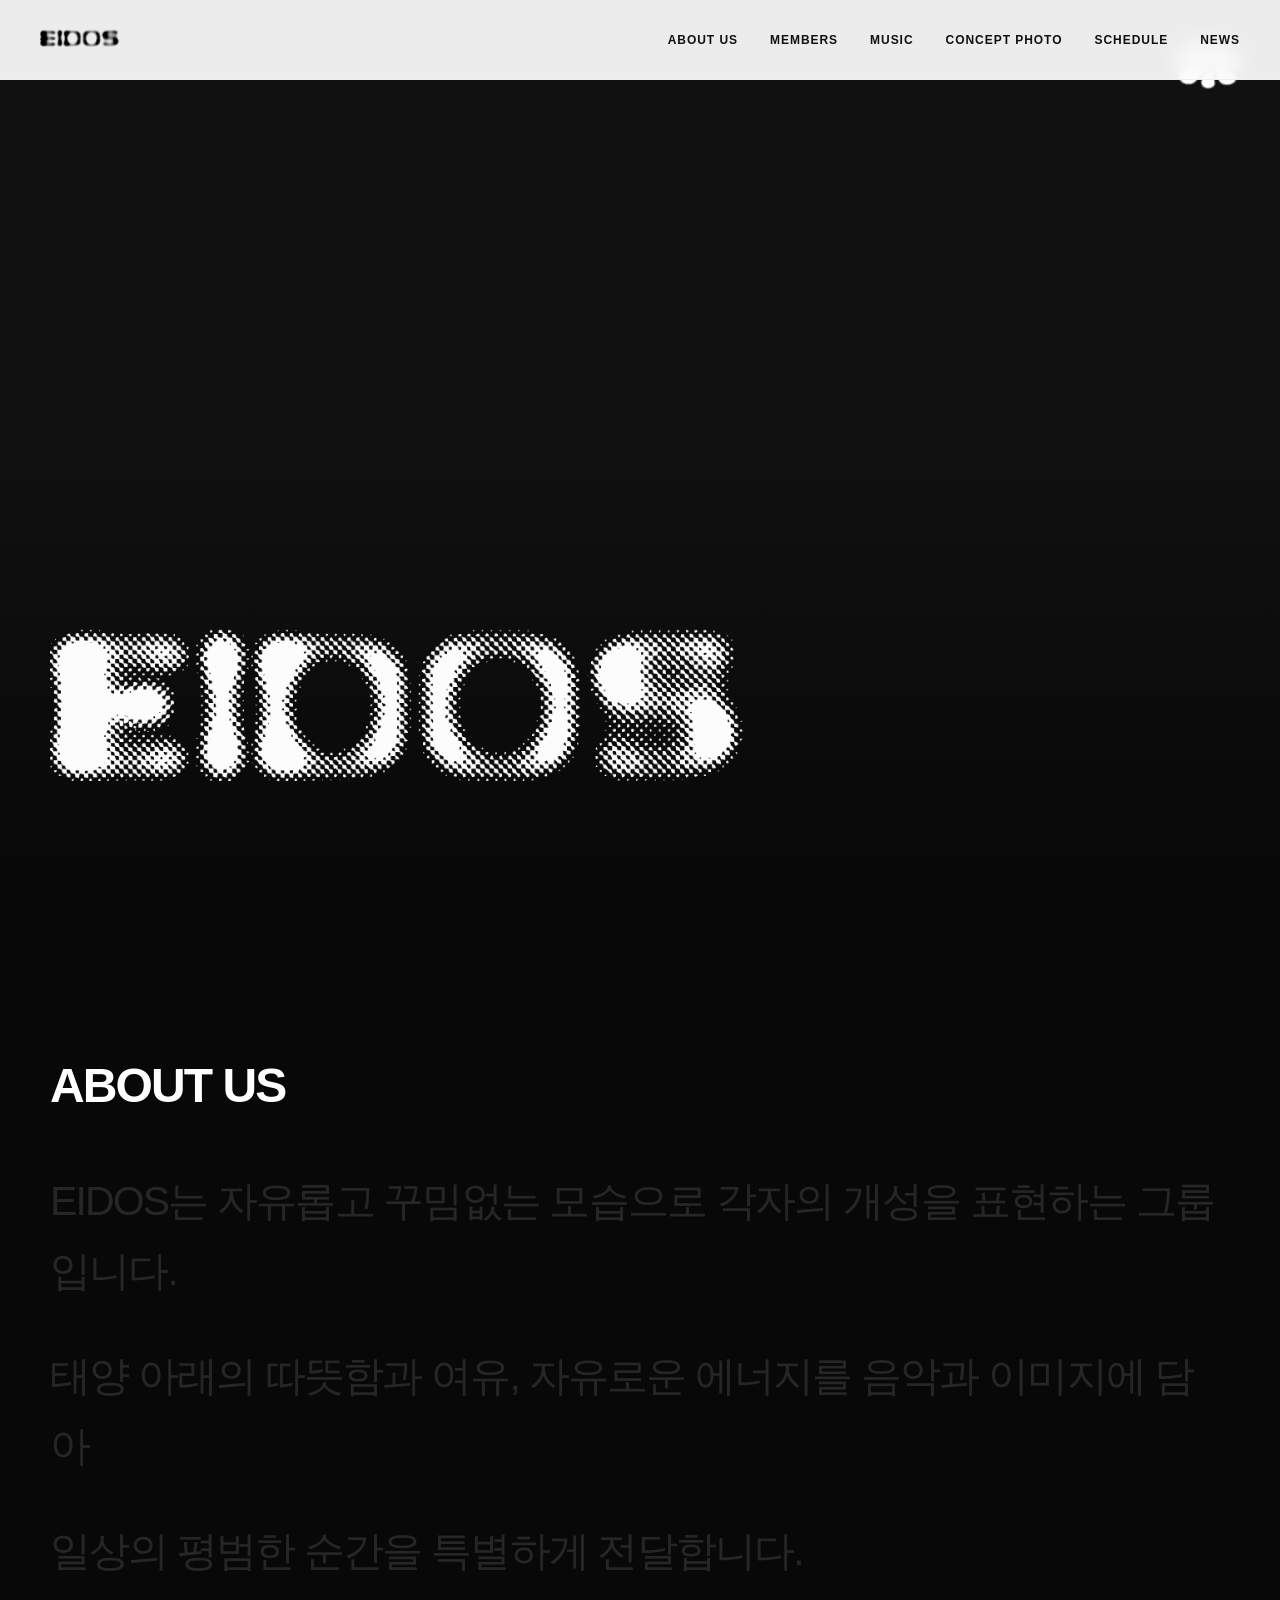
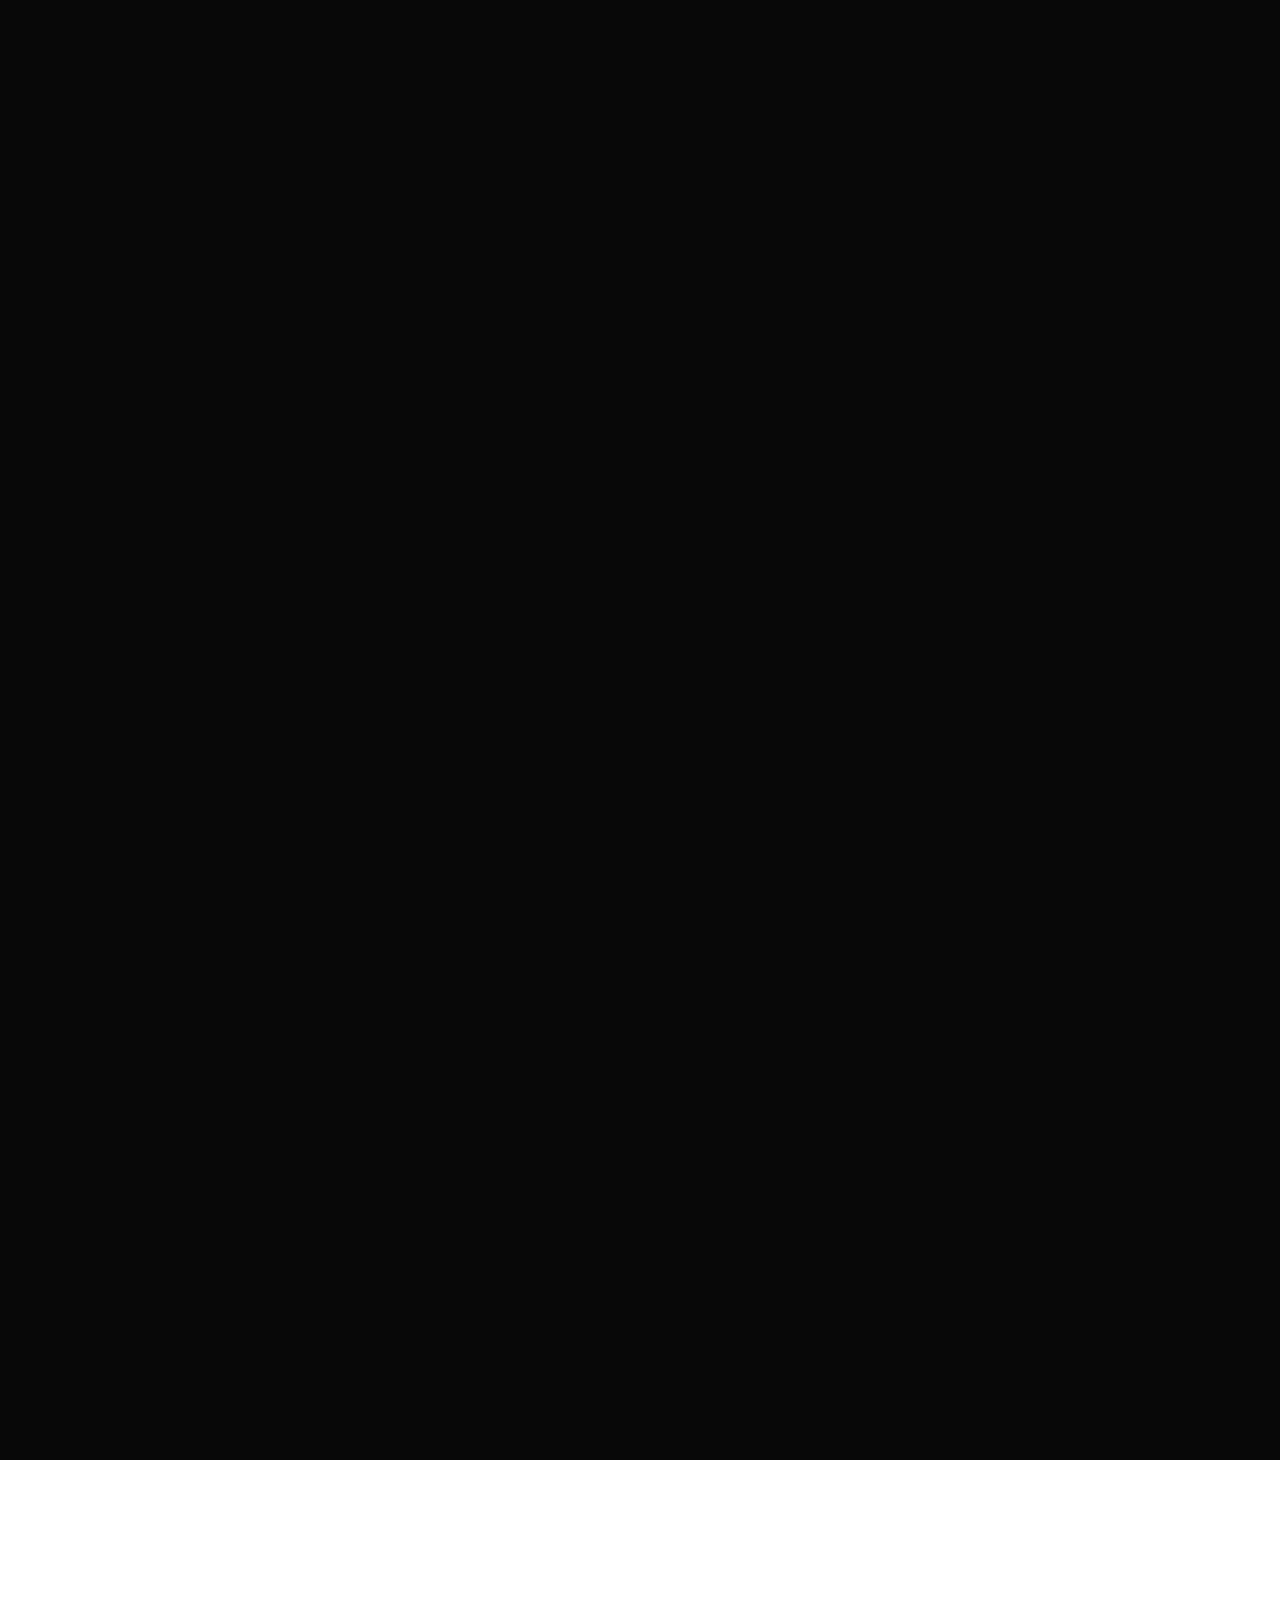
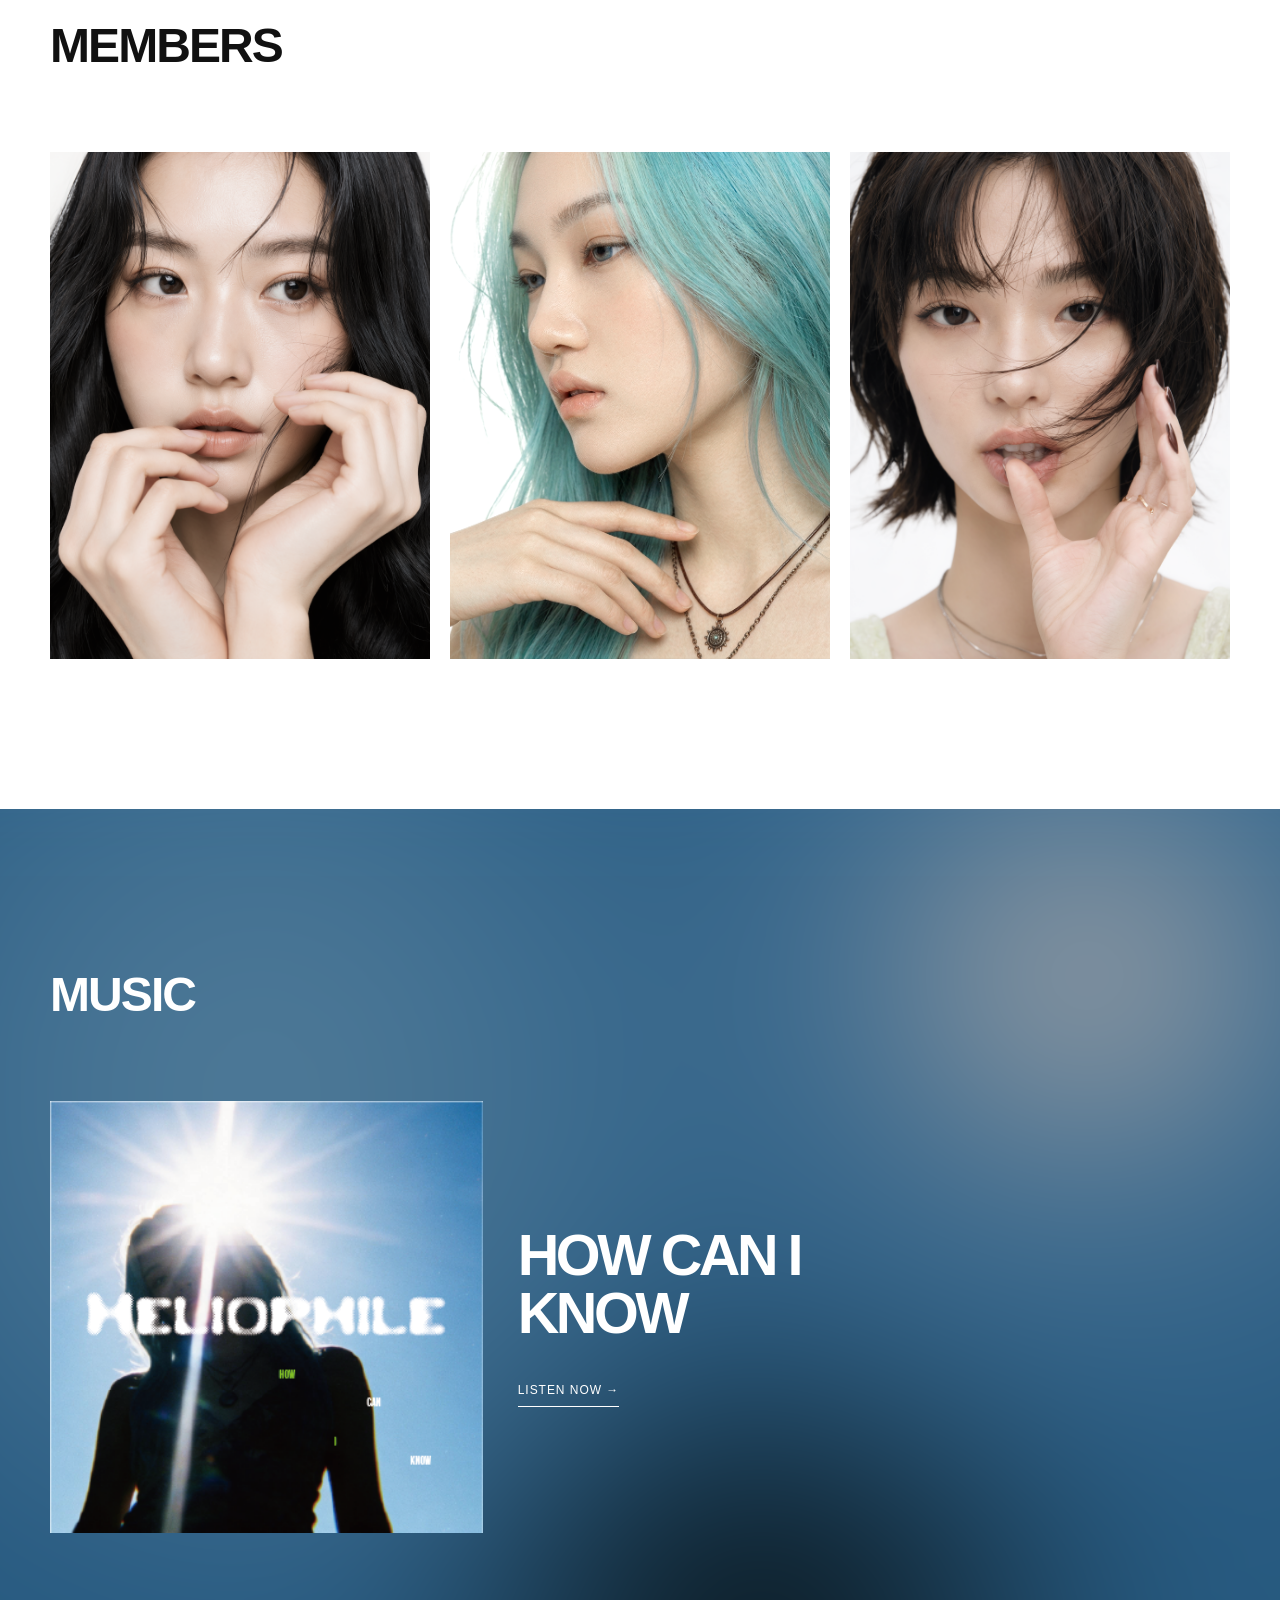
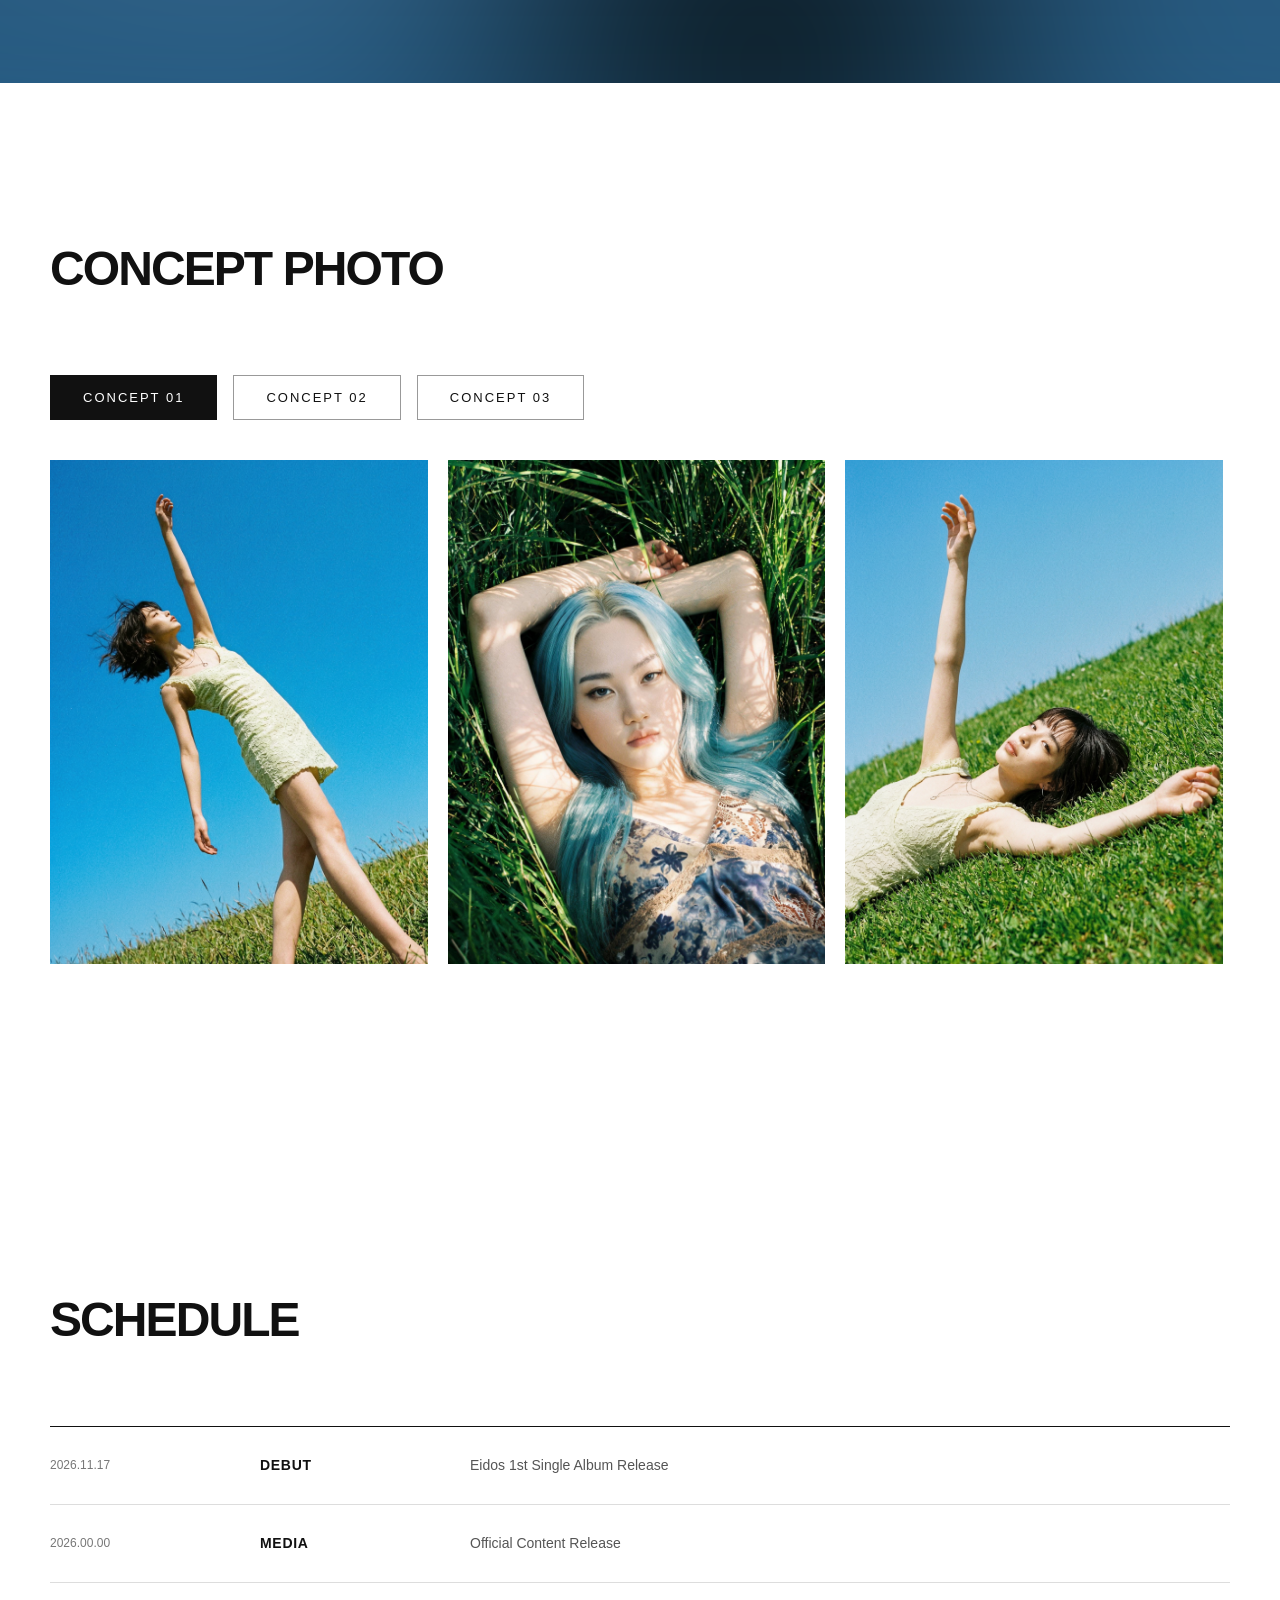
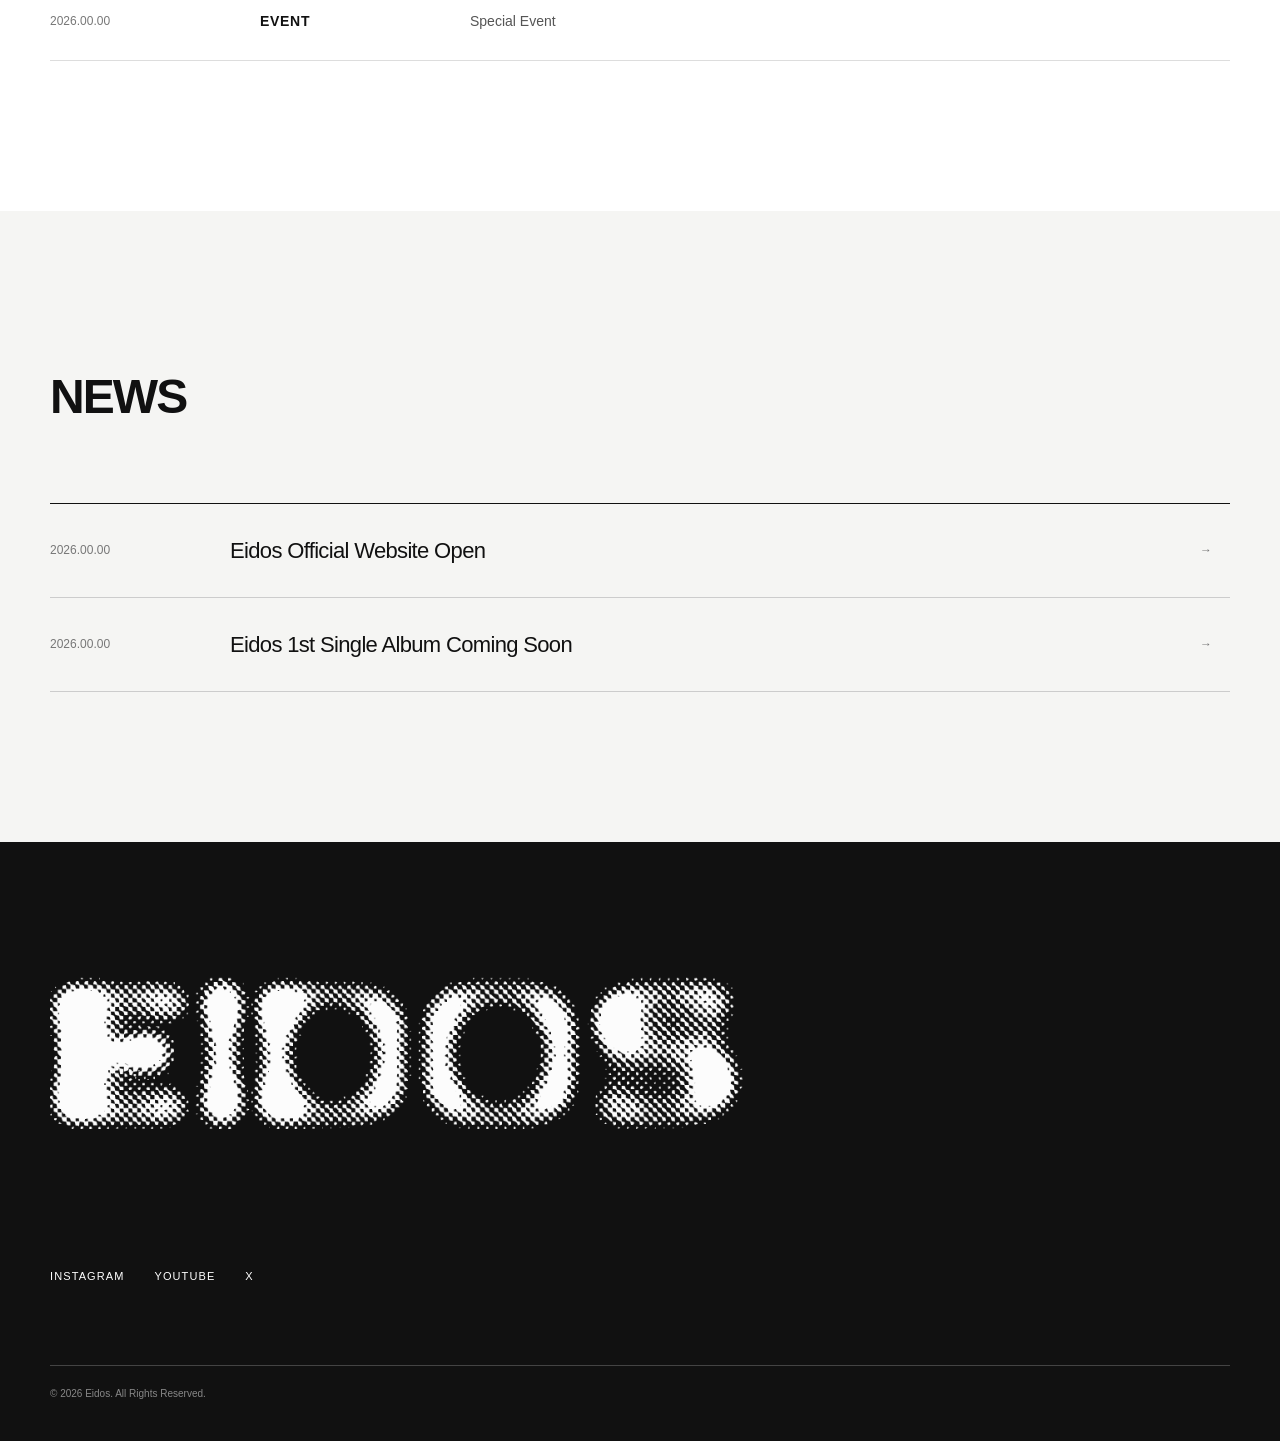
==== commit e2feac47: "26.10.12" ====
--- a/index.html
+++ b/index.html
@@ -3,11 +3,92 @@
   <head>
     <meta charset="UTF-8" />
     <meta name="viewport" content="width=device-width, initial-scale=1.0" />
-
     <title>EIDOS OFFICIAL WEBSITE</title>
 
     <link rel="stylesheet" href="style.css" />
     <script src="script.js" defer></script>
+
+    <style>
+      /* =========================================
+       ABOUT US - SCROLL CHARACTER REVEAL
+    ========================================= */
+
+      #about {
+        position: relative;
+        min-height: 240vh;
+        padding: 150px 50px 0;
+        background: #080808;
+        color: #fff;
+        overflow: clip;
+      }
+
+      #about .section-title {
+        margin-bottom: 0;
+      }
+
+      #about .section-title h2 {
+        color: #fff;
+      }
+
+      #about .about-content {
+        position: sticky;
+        top: 24vh;
+        width: 100%;
+        max-width: 1200px;
+        margin: 0 auto;
+        padding: 45px 0 80px;
+      }
+
+      /* 모든 본문 문장 동일한 크기 */
+
+      #about .about-scroll-text {
+        margin: 0 0 36px;
+        color: #fff;
+        font-size: clamp(25px, 3.2vw, 44px);
+        font-weight: 400;
+        line-height: 1.7;
+        letter-spacing: -0.045em;
+        overflow-wrap: break-word;
+      }
+
+      /* 기본 상태: 흐린 흰색 */
+
+      #about .about-char {
+        color: rgba(255, 255, 255, 0.12);
+        transition: color 0.12s linear;
+      }
+
+      /* 스크롤 진행에 따라 흰색 */
+
+      #about .about-char.visible {
+        color: #fff;
+      }
+
+      @media (max-width: 768px) {
+        #about {
+          min-height: 230vh;
+          padding: 100px 20px 0;
+        }
+
+        #about .about-content {
+          top: 20vh;
+          padding: 35px 0 60px;
+        }
+
+        #about .about-scroll-text {
+          font-size: clamp(22px, 5vw, 30px);
+          line-height: 1.8;
+          margin-bottom: 28px;
+        }
+      }
+
+      @media (prefers-reduced-motion: reduce) {
+        #about .about-char {
+          color: #fff;
+          transition: none;
+        }
+      }
+    </style>
   </head>
 
   <body>
@@ -64,6 +145,7 @@
 
       <!-- =====================================
          ABOUT US
+         SCROLL CHARACTER REVEAL
     ====================================== -->
 
       <section id="about" class="section about">
@@ -71,22 +153,19 @@
           <h2>ABOUT US</h2>
         </div>
 
-        <div class="about-layout">
-          <!-- LEFT IMAGE -->
-          <div class="about-image">
-            <img src="images/EIDOS Adout Us.png" alt="EIDOS About Us" />
-          </div>
-
-          <!-- RIGHT DESCRIPTION -->
-          <div class="about-content">
-            <p class="about-description">
-              EIDOS는 자유롭고 꾸밈없는 모습으로 각자의 개성을 표현하는
-              그룹입니다.<br />
-              태양 아래의 따뜻함과 여유, 자유로운 에너지를 음악과 이미지에
-              담아<br />
-              일상의 평범한 순간을 특별하게 전달합니다.
-            </p>
-          </div>
+        <div class="about-content">
+          <p class="about-scroll-text">
+            EIDOS는 자유롭고 꾸밈없는 모습으로 각자의 개성을 표현하는
+            그룹입니다.
+          </p>
+
+          <p class="about-scroll-text">
+            태양 아래의 따뜻함과 여유, 자유로운 에너지를 음악과 이미지에 담아
+          </p>
+
+          <p class="about-scroll-text">
+            일상의 평범한 순간을 특별하게 전달합니다.
+          </p>
         </div>
       </section>
 
@@ -101,6 +180,7 @@
 
         <div class="member-grid">
           <!-- DAYEON -->
+
           <div class="member" onclick="openMember(0)">
             <div class="member-card">
               <div class="member-front">
@@ -109,7 +189,6 @@
 
               <div class="member-info">
                 <span class="member-number">01</span>
-
                 <h3>Dayeon</h3>
 
                 <p class="member-position">Producer &amp; Main Vocalist</p>
@@ -126,6 +205,7 @@
           </div>
 
           <!-- ION -->
+
           <div class="member" onclick="openMember(1)">
             <div class="member-card">
               <div class="member-front">
@@ -134,7 +214,6 @@
 
               <div class="member-info">
                 <span class="member-number">02</span>
-
                 <h3>Ion</h3>
 
                 <p class="member-position">Main Dancer</p>
@@ -148,6 +227,7 @@
           </div>
 
           <!-- LINA -->
+
           <div class="member" onclick="openMember(2)">
             <div class="member-card">
               <div class="member-front">
@@ -156,7 +236,6 @@
 
               <div class="member-info">
                 <span class="member-number">03</span>
-
                 <h3>Lina</h3>
 
                 <p class="member-position">Main Vocalist</p>
@@ -173,20 +252,18 @@
 
       <!-- =====================================
          MUSIC
-         KARAOKE + WAVE LYRICS
     ====================================== -->
 
       <section id="music" class="section music">
-        <!-- BACKGROUND -->
         <div class="music-background" aria-hidden="true"></div>
 
-        <!-- MUSIC TITLE -->
         <div class="section-title">
           <h2>MUSIC</h2>
         </div>
 
         <div class="music-content">
           <!-- ALBUM COVER -->
+
           <div class="music-left">
             <div class="album">
               <img
@@ -197,9 +274,8 @@
           </div>
 
           <!-- ALBUM INFORMATION -->
+
           <div class="album-info">
-            <p class="album-label">1ST SINGLE ALBUM HELIOPHILE</p>
-
             <h2 class="album-title">
               <span>HOW CAN</span>
               <span>I KNOW</span>
@@ -216,9 +292,7 @@
             </button>
           </div>
 
-          <!-- =================================
-             KARAOKE LYRICS
-        ================================== -->
+          <!-- KARAOKE LYRICS -->
 
           <div
             class="lyrics-container"
@@ -226,7 +300,6 @@
             aria-label="EIDOS HOW CAN I KNOW lyrics"
           >
             <div class="lyrics-display is-intro" id="lyricsDisplay">
-              <!-- INTRO SOUND BARS -->
               <div
                 class="intro-visualizer"
                 id="introVisualizer"
@@ -239,33 +312,11 @@
                 <span></span>
               </div>
 
-              <!--
-              LYRICS VIEWPORT
-
-              화면에 표시되는 가사 영역.
-              위아래 가사는 흐릿하게 보이고
-              현재 가사는 중앙에 위치함.
-            -->
-
               <div
                 class="lyrics-viewport"
                 id="lyricsViewport"
                 aria-label="Synchronized song lyrics"
               >
-                <!--
-                LYRICS TRACK
-
-                JavaScript가 가사 줄을 생성하고
-                음악에 맞춰 위로 스크롤함.
-
-                각 가사 줄은 다시 글자별 span으로
-                분리되어 다음 효과가 적용됨.
-
-                1. 왼쪽부터 흰색 채우기
-                2. 글자별 파도 애니메이션
-                3. 이전 / 다음 가사 흐림 효과
-              -->
-
                 <div class="lyrics-track" id="lyricsTrack"></div>
               </div>
             </div>
@@ -373,12 +424,109 @@
     </footer>
 
     <!-- =====================================
-       AUDIO
+       AUDIO PLAYER
   ====================================== -->
 
     <audio id="eidosMusic" loop preload="metadata">
       <source src="music/eidos.mp3.wav" type="audio/wav" />
       브라우저가 오디오 재생을 지원하지 않습니다.
     </audio>
+
+    <!-- =====================================
+       ABOUT US SCROLL CHARACTER SCRIPT
+  ====================================== -->
+
+    <script>
+      function initializeAboutScrollText() {
+        const about = document.getElementById('about');
+
+        if (!about) return;
+
+        const paragraphs = [...about.querySelectorAll('.about-scroll-text')];
+
+        const characters = [];
+
+        // 각 문장을 한 글자씩 분리
+        paragraphs.forEach((paragraph) => {
+          const originalText = paragraph.textContent.trim();
+
+          paragraph.textContent = '';
+
+          [...originalText].forEach((character) => {
+            const span = document.createElement('span');
+
+            span.className = 'about-char';
+            span.textContent = character;
+
+            paragraph.appendChild(span);
+            characters.push(span);
+          });
+        });
+
+        const reducedMotion = window.matchMedia(
+          '(prefers-reduced-motion: reduce)',
+        );
+
+        function updateAboutText() {
+          if (reducedMotion.matches) {
+            characters.forEach((char) => {
+              char.classList.add('visible');
+            });
+            return;
+          }
+
+          const rect = about.getBoundingClientRect();
+
+          const scrollableDistance = about.offsetHeight - window.innerHeight;
+
+          if (scrollableDistance <= 0) {
+            return;
+          }
+
+          // ABOUT US 구간의 스크롤 진행도
+          const progress = Math.max(
+            0,
+            Math.min(1, -rect.top / scrollableDistance),
+          );
+
+          // 진행도에 따라 표시할 글자 수 계산
+          const visibleCount = Math.floor(progress * characters.length);
+
+          // 스크롤 내리면 흰색, 올리면 다시 흐리게
+          characters.forEach((char, index) => {
+            char.classList.toggle('visible', index < visibleCount);
+          });
+        }
+
+        let ticking = false;
+
+        function onScroll() {
+          if (ticking) return;
+
+          ticking = true;
+
+          requestAnimationFrame(() => {
+            updateAboutText();
+            ticking = false;
+          });
+        }
+
+        window.addEventListener('scroll', onScroll, { passive: true });
+
+        window.addEventListener('resize', onScroll);
+
+        updateAboutText();
+      }
+
+      if (document.readyState === 'loading') {
+        document.addEventListener(
+          'DOMContentLoaded',
+          initializeAboutScrollText,
+          { once: true },
+        );
+      } else {
+        initializeAboutScrollText();
+      }
+    </script>
   </body>
 </html>
--- a/style.css
+++ b/style.css
@@ -1,13 +1,9 @@
 /* =========================================
    EIDOS OFFICIAL WEBSITE
-   STYLE.CSS
-
-   KARAOKE LYRICS + WAVE ANIMATION
+   APPLE MUSIC STYLE LYRICS
 ========================================= */
 
-/* =========================================
-   01. RESET
-========================================= */
+/* RESET */
 
 * {
   margin: 0;
@@ -17,13 +13,12 @@
 
 html {
   scroll-behavior: smooth;
-  scroll-padding-top: 80px;
 }
 
 body {
   font-family: Arial, Helvetica, sans-serif;
+  background: #fff;
   color: #111;
-  background: #fff;
   line-height: 1.5;
 }
 
@@ -34,41 +29,38 @@
 
 img {
   display: block;
-  max-width: 100%;
+  width: 100%;
+  height: 100%;
+  object-fit: cover;
 }
 
 button {
-  font: inherit;
-}
-
-/* =========================================
-   02. HEADER
-========================================= */
+  font-family: inherit;
+}
+
+/* HEADER */
 
 .header {
   position: fixed;
   top: 0;
   left: 0;
-  z-index: 1000;
-
   width: 100%;
   height: 80px;
-  padding: 0 40px;
-
   display: flex;
   align-items: center;
   justify-content: space-between;
-
+  padding: 0 40px;
   background: rgba(255, 255, 255, 0.92);
-
   backdrop-filter: blur(10px);
   -webkit-backdrop-filter: blur(10px);
-
+  z-index: 1000;
   border-bottom: 1px solid #eee;
 }
 
 .logo {
-  flex-shrink: 0;
+  font-size: 24px;
+  font-weight: 700;
+  letter-spacing: -1px;
 }
 
 .logo img {
@@ -79,7 +71,6 @@
 
 .nav {
   display: flex;
-  align-items: center;
   gap: 32px;
 }
 
@@ -87,111 +78,120 @@
   font-size: 12px;
   font-weight: 600;
   letter-spacing: 0.08em;
-  white-space: nowrap;
-  transition: opacity 0.3s ease;
+  transition: opacity 0.3s;
 }
 
 .nav a:hover {
   opacity: 0.4;
 }
 
-/* =========================================
-   03. HERO
-========================================= */
+/* HERO */
 
 .hero {
   position: relative;
-  isolation: isolate;
-  overflow: hidden;
-
+  width: 100%;
+  height: 100vh;
+  min-height: 700px;
   display: flex;
   align-items: flex-end;
-
-  width: 100%;
-  height: 100vh;
-  min-height: 700px;
-
-  background: #111;
+  overflow: hidden;
 }
 
 .hero-image {
   position: absolute;
   inset: 0;
-  z-index: 0;
+  width: 100%;
+  height: 100%;
   overflow: hidden;
+  background: #111;
 }
 
 .hero-video {
+  position: absolute;
+  inset: 0;
+  display: block;
   width: 100%;
   height: 100%;
   object-fit: cover;
   object-position: center;
+  z-index: 0;
 }
 
 .hero-image::after {
   content: '';
   position: absolute;
   inset: 0;
-
+  z-index: 1;
   pointer-events: none;
-
   background: linear-gradient(to top, rgba(0, 0, 0, 0.55), transparent 55%);
 }
 
 .hero-content {
   position: relative;
   z-index: 2;
-
-  display: flex;
-  align-items: flex-start;
-
   width: 100%;
   padding: 0 50px 60px;
-}
-
-.hero .hero-logo {
+  color: #fff;
+}
+
+.hero-label {
+  font-size: 12px;
+  letter-spacing: 0.15em;
+  margin-bottom: 12px;
+}
+
+.hero h1 {
+  font-size: clamp(80px, 15vw, 220px);
+  line-height: 0.85;
+  font-weight: 700;
+  letter-spacing: -0.07em;
+  margin-left: -8px;
+}
+
+.hero-date {
+  margin-top: 28px;
+  font-size: 13px;
+  letter-spacing: 0.1em;
+}
+
+.hero-logo {
+  width: 700px;
+  height: auto;
   display: block;
-  width: 700px;
-  max-width: 100%;
-  height: auto;
+}
+
+.hero .hero-flower-logo {
+  position: absolute !important;
+  top: 40px !important;
+  right: 40px !important;
+  left: auto !important;
+  bottom: auto !important;
+  width: 65px !important;
+  height: auto !important;
+  display: block;
   object-fit: contain;
-}
-
-.hero > img.hero-flower-logo {
-  position: absolute;
-  z-index: 20;
-
-  top: 110px;
-  right: 55px;
-  left: auto;
-  bottom: auto;
-
-  display: block;
-  width: 65px;
-  height: 65px;
-
-  object-fit: contain;
-  object-position: center;
-
-  margin: 0;
-  padding: 0;
-  transform: none;
-
-  pointer-events: none;
-}
-
-/* =========================================
-   04. COMMON SECTION
-========================================= */
+  margin: 0 !important;
+  z-index: 10;
+}
+
+/* COMMON SECTIONS */
 
 .section {
   padding: 150px 50px;
+  opacity: 1;
+  transform: none;
 }
 
 .section-title {
   display: flex;
-  align-items: center;
+  align-items: baseline;
+  gap: 20px;
   margin-bottom: 70px;
+}
+
+.section-title span {
+  font-size: 12px;
+  color: #888;
 }
 
 .section-title h2 {
@@ -200,80 +200,56 @@
   letter-spacing: -0.04em;
 }
 
-/* =========================================
-   05. ABOUT US
-========================================= */
+/* ABOUT US */
 
 #about {
-  padding-top: 130px;
-  padding-bottom: 150px;
-  background: #fff;
-}
-
-#about .about-layout {
-  display: grid;
-
-  grid-template-columns:
-    minmax(0, 1fr)
-    minmax(0, 1fr);
-
-  align-items: center;
-  gap: 60px;
-
-  width: 100%;
-  margin: 0;
-  padding: 0;
-}
-
-#about .about-image {
-  width: 100%;
-  min-width: 0;
-  overflow: hidden;
-}
-
-#about .about-image img {
-  display: block;
-
-  width: 100%;
-  height: auto;
-  aspect-ratio: 4 / 3;
-
-  object-fit: cover;
+  position: relative;
+  width: 100%;
+  min-height: 240vh;
+  padding: 150px 50px 0;
+  background: #080808;
+  color: #fff;
+  overflow: clip;
+}
+
+#about .section-title {
+  margin-bottom: 0;
+}
+
+#about .section-title h2 {
+  color: #fff;
 }
 
 #about .about-content {
-  display: flex;
-  flex-direction: column;
-  justify-content: center;
-  align-items: flex-start;
-
-  width: 100%;
-  max-width: none;
-  min-width: 0;
-
-  margin: 0;
-  padding: 0;
-
-  text-align: left;
-}
-
-#about .about-description {
-  margin: 0;
-
-  font-size: clamp(15px, 1.3vw, 21px);
+  position: sticky;
+  top: 24vh;
+  width: 100%;
+  max-width: 1200px;
+  margin: 0 auto;
+  padding: 45px 0 80px;
+}
+
+#about .about-scroll-text {
+  margin: 0 0 36px;
+  font-size: clamp(25px, 3.2vw, 44px);
   font-weight: 400;
-
-  line-height: 1.45;
-  letter-spacing: -0.04em;
-
-  word-break: keep-all;
-  color: #222;
-  text-align: left;
-}
-
-/* =========================================
-   06. MEMBERS
-========================================= */
+  line-height: 1.7;
+  letter-spacing: -0.045em;
+  color: #fff;
+  overflow-wrap: break-word;
+}
+
+#about .about-char {
+  display: inline;
+  color: rgba(255, 255, 255, 0.12);
+  transition: color 0.12s linear;
+}
+
+#about .about-char.visible {
+  color: #fff;
+}
+
+/* MEMBERS */
 
 .members {
   background: #fff;
@@ -281,16 +257,14 @@
 
 .member-grid {
   display: grid;
-
-  grid-template-columns: repeat(3, minmax(0, 1fr));
-
+  grid-template-columns: repeat(3, 1fr);
   gap: 20px;
 }
 
 .member {
   position: relative;
   width: 100%;
-  aspect-ratio: 3 / 4;
+  aspect-ratio: 3/4;
   cursor: pointer;
 }
 
@@ -298,12 +272,16 @@
   position: relative;
   width: 100%;
   height: 100%;
+  cursor: pointer;
   overflow: hidden;
 }
 
 .member-front {
   position: absolute;
   inset: 0;
+  width: 100%;
+  height: 100%;
+  overflow: hidden;
   background: #eee;
 }
 
@@ -311,7 +289,9 @@
   width: 100%;
   height: 100%;
   object-fit: cover;
-  transition: transform 0.5s ease;
+  transition:
+    opacity 0.5s,
+    transform 0.5s;
 }
 
 .member:hover .member-front img {
@@ -322,23 +302,18 @@
   position: absolute;
   inset: 0;
   z-index: 2;
-
   display: flex;
   flex-direction: column;
   align-items: center;
   justify-content: center;
-
+  text-align: center;
   padding: 40px;
-  text-align: center;
-
   background: rgba(255, 255, 255, 0.78);
-
   opacity: 0;
   visibility: hidden;
-
   transition:
-    opacity 0.4s ease,
-    visibility 0.4s ease;
+    opacity 0.5s,
+    visibility 0.5s;
 }
 
 .member.active .member-info {
@@ -347,20 +322,23 @@
 }
 
 .member-number {
+  display: block;
   margin-bottom: 20px;
   font-size: 12px;
   color: #666;
+  letter-spacing: 0.08em;
 }
 
 .member-info h3 {
-  margin-bottom: 15px;
+  margin: 0 0 15px;
   font-size: 52px;
+  line-height: 1;
   font-weight: 500;
   letter-spacing: -0.06em;
 }
 
 .member-position {
-  margin-bottom: 40px;
+  margin: 0 0 40px;
   font-size: 15px;
   color: #444;
 }
@@ -374,44 +352,162 @@
 .member-detail span {
   display: block;
   margin-bottom: 8px;
-
   font-size: 10px;
   color: #777;
   letter-spacing: 0.15em;
 }
 
 .member-detail p {
+  margin: 0;
   font-size: 14px;
   line-height: 1.7;
-}
-
-/* =========================================
-   07. MUSIC SECTION
-========================================= */
+  color: #111;
+}
+
+.member.active .member-info > * {
+  animation: memberInfoShow 0.4s ease both;
+}
+
+@keyframes memberInfoShow {
+  from {
+    opacity: 0;
+    transform: translateY(15px);
+  }
+  to {
+    opacity: 1;
+    transform: translateY(0);
+  }
+}
+
+/* MUSIC */
+
+.music {
+  background: #f5f5f3;
+}
+
+.music-content {
+  display: grid;
+  grid-template-columns: 1fr 1fr;
+  gap: 80px;
+  align-items: center;
+  max-width: 1200px;
+}
+
+.album {
+  width: 100%;
+  max-width: 600px;
+  aspect-ratio: 1/1;
+  overflow: hidden;
+  background: #ddd;
+}
+
+.album img {
+  transition: transform 0.7s ease;
+}
+
+.album:hover img {
+  transform: scale(1.03);
+}
+
+.album-info {
+  padding: 20px 0;
+}
+
+.album-label {
+  font-size: 11px;
+  letter-spacing: 0.15em;
+  color: #777;
+  margin-bottom: 25px;
+}
+
+.album-info h2 {
+  font-size: 72px;
+  line-height: 1;
+  letter-spacing: -0.06em;
+  margin-bottom: 35px;
+}
+
+.album-description {
+  max-width: 350px;
+  font-size: 15px;
+  color: #555;
+  margin-bottom: 45px;
+}
+
+.more,
+#musicButton {
+  display: inline-block;
+  background: transparent;
+  color: #111;
+  font-size: 12px;
+  font-weight: 400;
+  line-height: 1.5;
+  letter-spacing: 0.08em;
+  padding: 0 0 7px;
+  margin: 0;
+  border: none;
+  border-bottom: 1px solid #111;
+  border-radius: 0;
+  appearance: none;
+  text-align: left;
+  cursor: pointer;
+  transition: opacity 0.3s;
+}
+
+.more:hover,
+#musicButton:hover {
+  opacity: 0.4;
+}
+
+#musicButton:focus-visible {
+  outline: 2px solid #fff;
+  outline-offset: 6px;
+}
 
 #music {
   position: relative;
   isolation: isolate;
   overflow: hidden;
-
-  padding: 120px 50px 140px;
-
-  background: #101b2b;
+  background: #3882bb;
   color: #fff;
 }
 
 #music .music-background {
   position: absolute;
+  inset: -10%;
+  z-index: -1;
+  background-color: #3882bb;
+  background-image:
+    radial-gradient(
+      ellipse 30% 48% at 28% 37%,
+      #79b6e0 0%,
+      #5fa2d4 52%,
+      transparent 100%
+    ),
+    radial-gradient(
+      ellipse 33% 45% at 76% 27%,
+      #f2f1f5 0%,
+      #5b9dd1 48%,
+      transparent 100%
+    ),
+    radial-gradient(
+      ellipse 38% 48% at 57% 83%,
+      #060e10 0%,
+      #3882bb 60%,
+      transparent 100%
+    );
+  background-repeat: no-repeat;
+  filter: blur(80px);
+  transform: scale(1.12);
+  pointer-events: none;
+}
+
+#music .music-background::after {
+  content: '';
+  position: absolute;
   inset: 0;
-  z-index: -1;
-
-  background-image:
-    linear-gradient(rgba(8, 18, 35, 0.45), rgba(8, 18, 35, 0.6)),
-    url('images/배경2.jpg');
-
-  background-size: cover;
-  background-position: center 40%;
-  background-repeat: no-repeat;
+  background: rgba(6, 14, 16, 0.34);
+  pointer-events: none;
 }
 
 #music .section-title,
@@ -420,609 +516,307 @@
   z-index: 1;
 }
 
-#music .section-title {
-  margin-bottom: 65px;
-}
-
-#music .section-title h2 {
-  color: #fff;
-}
-
-#music .music-content {
-  display: grid;
-
-  grid-template-columns:
-    minmax(0, 1.15fr)
-    minmax(0, 0.8fr)
-    minmax(0, 1fr);
-
-  align-items: center;
-  justify-content: start;
-
-  column-gap: 45px;
-
-  width: 100%;
-  max-width: none;
-
-  margin: 0;
-  padding: 0;
-}
-
-/* =========================================
-   08. ALBUM COVER
-========================================= */
-
-#music .music-left {
-  grid-column: 1;
-  grid-row: 1;
-
-  width: 100%;
-  min-width: 0;
-
-  margin: 0;
-  padding: 0;
-}
-
-#music .album {
-  width: 100%;
-  max-width: none;
-
-  aspect-ratio: 1 / 1;
-  overflow: hidden;
-
-  margin: 0;
-  background: #ddd;
-}
-
-#music .album img {
-  width: 100%;
-  height: 100%;
-  object-fit: cover;
-
-  transition: transform 0.6s ease;
-}
-
-#music .album:hover img {
-  transform: scale(1.03);
-}
-
-/* =========================================
-   09. ALBUM INFORMATION
-========================================= */
-
-#music .album-info {
-  grid-column: 2;
-  grid-row: 1;
-
+#music .section-title,
+#music .section-title h2,
+#music .section-title span,
+#music .album-info,
+#music .album-info h2,
+#music .album-label,
+#music .album-description {
+  color: #fff !important;
+}
+
+#music .more,
+#musicButton {
+  color: #fff !important;
+  border-color: #fff !important;
+}
+
+/* LYRICS CONTAINER */
+
+.music .lyrics-header,
+.music .music-progress {
+  display: none !important;
+}
+
+#music .lyrics-container {
   display: flex;
   flex-direction: column;
-  align-items: flex-start;
   justify-content: center;
-
-  width: 100%;
-  min-width: 0;
-
-  margin: 0;
-  padding: 0;
-
-  text-align: left;
-}
-
-#music .album-label {
-  margin: 0 0 25px;
-
-  font-size: 11px;
-  line-height: 1.5;
-  letter-spacing: 0.15em;
-
-  color: rgba(255, 255, 255, 0.85);
-}
-
-#music .album-info .album-title {
+  align-items: center;
+  width: 100%;
+  min-height: 280px;
+  padding: 20px;
+  color: #fff;
+  border-left: none !important;
+  border-right: none !important;
+}
+
+#music .lyrics-container:not(.music-started) {
+  opacity: 0;
+  visibility: hidden;
+  pointer-events: none;
+}
+
+#music .lyrics-container.music-started {
+  opacity: 1;
+  visibility: visible;
+  pointer-events: auto;
+  animation: musicContentReveal 0.6s ease both;
+}
+
+@keyframes musicContentReveal {
+  from {
+    opacity: 0;
+    transform: translateY(12px);
+  }
+  to {
+    opacity: 1;
+    transform: translateY(0);
+  }
+}
+
+.music .lyrics-display,
+#lyricsDisplay {
+  position: relative;
   display: flex;
   flex-direction: column;
-  align-items: flex-start;
-
-  width: 100%;
-  max-width: 100%;
-
-  margin: 0 0 35px;
-
-  font-size: clamp(28px, 3.2vw, 60px);
-  font-weight: 700;
-
-  line-height: 1.05;
-  letter-spacing: -0.065em;
-
-  color: #fff;
-}
-
-#music .album-info .album-title span {
-  display: block;
-  white-space: nowrap;
-}
-
-#music .album-info .album-title span:last-child {
-  margin-top: 3px;
-}
-
-#musicButton {
-  display: inline-block;
-  padding: 0 0 7px;
-
-  background: transparent;
-  color: #fff;
-
-  border: 0;
-  border-bottom: 1px solid #fff;
-  border-radius: 0;
-
-  font-size: 12px;
-  letter-spacing: 0.08em;
-
-  cursor: pointer;
-  transition: opacity 0.3s ease;
-}
-
-#musicButton:hover {
-  opacity: 0.5;
-}
-
-#musicButton:focus-visible {
-  outline: 2px solid #fff;
-  outline-offset: 6px;
-}
-
-/* =========================================
-   10. SCROLLING LYRICS
-========================================= */
-
-#music .lyrics-container {
-  grid-column: 3;
-  grid-row: 1;
-
+  justify-content: center;
+  align-items: center;
+  width: 100%;
+  min-height: 300px;
+  gap: 18px;
+  text-align: center;
+  overflow: hidden;
+}
+
+/* INTRO VISUALIZER */
+
+#music #lyricsDisplay.is-intro #lyricsViewport {
+  opacity: 0 !important;
+  visibility: hidden !important;
+  pointer-events: none !important;
+}
+
+#music #lyricsDisplay:not(.is-intro) #lyricsViewport {
+  opacity: 1 !important;
+  visibility: visible !important;
+  pointer-events: auto !important;
+  transition: opacity 0.5s ease;
+}
+
+#introVisualizer {
+  display: none;
+  align-items: center;
+  justify-content: center;
+  gap: 5px;
+  width: 100%;
+  height: 120px;
+}
+
+#introVisualizer.is-visible {
+  display: flex;
+}
+
+#music #lyricsDisplay:not(.is-intro) #introVisualizer {
+  display: none !important;
+}
+
+#introVisualizer span,
+#introVisualizer .bar {
+  width: 3px;
+  height: 18px;
+  border-radius: 5px;
+  background: rgba(255, 255, 255, 0.85);
+  transform-origin: center;
+}
+
+#introVisualizer.is-playing span,
+#introVisualizer.is-playing .bar {
+  animation: visualizerWave 1s ease-in-out infinite alternate;
+}
+
+#introVisualizer span:nth-child(3n),
+#introVisualizer .bar:nth-child(3n) {
+  animation-delay: 0.15s;
+}
+
+#introVisualizer span:nth-child(3n + 1),
+#introVisualizer .bar:nth-child(3n + 1) {
+  animation-delay: 0.35s;
+}
+
+@keyframes visualizerWave {
+  from {
+    transform: scaleY(0.5);
+  }
+  to {
+    transform: scaleY(3);
+  }
+}
+
+#music #lyricsDisplay.is-intro {
+  position: relative;
   display: flex;
   align-items: center;
   justify-content: center;
-
-  width: 100%;
-  min-width: 0;
-  height: 100%;
-
-  margin: 0;
-  padding: 0;
-
-  border: none;
-}
-
-#music .lyrics-display {
+  min-height: 300px;
+}
+
+#music #lyricsDisplay.is-intro #introVisualizer.is-visible {
+  position: absolute;
+  top: 50%;
+  left: 50%;
+  width: auto;
+  height: auto;
+  transform: translate(-50%, -50%);
+}
+
+/* SKIP INTRO */
+
+#skipInstrumentalButton {
+  position: absolute;
+  bottom: 12px;
+  left: 50%;
+  transform: translateX(-50%);
+  z-index: 10;
+  padding: 10px 16px;
+  background: rgba(255, 255, 255, 0.13);
+  color: #fff;
+  border: 1px solid rgba(255, 255, 255, 0.45);
+  border-radius: 30px;
+  backdrop-filter: blur(12px);
+  -webkit-backdrop-filter: blur(12px);
+  font-size: 10px;
+  letter-spacing: 0.08em;
+  white-space: nowrap;
+  cursor: pointer;
+  transition: background 0.3s;
+}
+
+#skipInstrumentalButton:hover {
+  background: rgba(255, 255, 255, 0.25);
+  border-color: #fff;
+}
+
+#skipInstrumentalButton[hidden] {
+  display: none !important;
+}
+
+/* SCROLLING LYRICS */
+
+#lyricsViewport {
   position: relative;
-
-  display: flex;
-  align-items: center;
-  justify-content: center;
-
-  width: 100%;
-  height: 420px;
-  min-height: 420px;
-
-  margin: 0;
-  padding: 0;
-
-  text-align: center;
-}
-
-#music .lyrics-viewport {
+  width: 100%;
+  height: 300px;
+  overflow: hidden;
+}
+
+#lyricsTrack {
   position: relative;
-
-  width: 100%;
-  height: 100%;
-
-  overflow: hidden;
-
-  -webkit-mask-image: linear-gradient(
-    to bottom,
-    transparent 0%,
-    rgba(0, 0, 0, 0.35) 12%,
-    #000 28%,
-    #000 72%,
-    rgba(0, 0, 0, 0.35) 88%,
-    transparent 100%
-  );
-
-  mask-image: linear-gradient(
-    to bottom,
-    transparent 0%,
-    rgba(0, 0, 0, 0.35) 12%,
-    #000 28%,
-    #000 72%,
-    rgba(0, 0, 0, 0.35) 88%,
-    transparent 100%
-  );
-}
-
-#music .lyrics-track {
-  position: relative;
-
-  display: flex;
-  flex-direction: column;
-  align-items: center;
-
-  width: 100%;
-
-  margin: 0;
-  padding: 0;
-
+  width: 100%;
+  transition: transform 0.65s cubic-bezier(0.22, 1, 0.36, 1);
   will-change: transform;
-
-  transition: transform 0.85s cubic-bezier(0.22, 1, 0.36, 1);
-}
-
-/* =========================================
-   11. LYRIC LINE APPEARANCE
-========================================= */
+}
 
 #music .lyric-item {
   display: block;
-
-  width: 100%;
-
+  width: 100%;
   margin: 0;
-  padding: 14px 4px;
-
-  font-size: clamp(13px, 1.2vw, 17px);
+  padding: 12px 4px;
+  color: rgba(255, 255, 255, 0.35);
+  font-size: 14px;
   font-weight: 400;
-
-  line-height: 1.55;
-  letter-spacing: -0.025em;
-
+  line-height: 1.8;
   text-align: center;
   overflow-wrap: anywhere;
-  word-break: keep-all;
-
+  cursor: pointer;
+  transition:
+    color 0.4s ease,
+    font-size 0.4s ease,
+    transform 0.4s ease;
+}
+
+#music .lyric-item.passed {
   color: rgba(255, 255, 255, 0.28);
-
-  opacity: 0.55;
-  filter: blur(0.6px);
-
-  transform: scale(0.96);
-
-  transition:
-    opacity 0.5s ease,
-    filter 0.5s ease,
-    transform 0.5s ease;
-}
-
-/* CURRENT LINE */
+}
+
+#music .lyric-item.upcoming {
+  color: rgba(255, 255, 255, 0.35);
+}
 
 #music .lyric-item.active {
-  font-size: clamp(15px, 1.45vw, 21px);
+  color: rgba(255, 255, 255, 0.55);
+  font-size: clamp(18px, 1.8vw, 25px);
   font-weight: 700;
-
-  opacity: 1;
-  filter: blur(0);
-
-  transform: scale(1);
-}
-
-/* PREVIOUS LINES */
-
-#music .lyric-item.passed {
-  opacity: 0.5;
-  filter: blur(0.5px);
-  transform: scale(0.96);
-}
-
-/* UPCOMING LINES */
-
-#music .lyric-item.upcoming {
-  opacity: 0.65;
-  filter: blur(0.3px);
-  transform: scale(0.97);
-}
-
-/* =========================================
-   12. KARAOKE CHARACTER FILL
-========================================= */
-
-/*
-  JavaScript에서 생성되는 구조:
-
-  .lyric-char
-    .lyric-char-inner
-
-  --char-progress:
-    0 = 회색
-    1 = 흰색
-
-  글자가 왼쪽부터 오른쪽으로
-  점진적으로 하얗게 채워지는 효과
-*/
-
-#music .lyric-char {
-  --char-progress: 0;
-  --wave-strength: 5px;
-  --wave-delay: 0s;
-
-  position: relative;
-
+  transform: scale(1.02);
+}
+
+#music .lyric-item:hover {
+  color: rgba(255, 255, 255, 0.9);
+}
+
+#music .lyric-item:focus-visible {
+  outline: 1px solid rgba(255, 255, 255, 0.8);
+  outline-offset: 3px;
+}
+
+/* APPLE MUSIC WORD SYNC */
+
+#music .lyric-word {
   display: inline-block;
-
-  vertical-align: baseline;
-
   white-space: pre;
 
-  /*
-    글자 내부를 그라데이션으로 채움
-
-    0% 진행:
-    전체 회색
-
-    100% 진행:
-    전체 흰색
-  */
+  color: transparent;
 
   background-image: linear-gradient(
     to right,
-    #ffffff 0%,
-    #ffffff calc(var(--char-progress) * 100%),
-    rgba(255, 255, 255, 0.35) calc(var(--char-progress) * 100%),
-    rgba(255, 255, 255, 0.35) 100%
+    #fff 0%,
+    #fff var(--word-progress, 0%),
+    rgba(255, 255, 255, 0.36) var(--word-progress, 0%),
+    rgba(255, 255, 255, 0.36) 100%
   );
 
   -webkit-background-clip: text;
   background-clip: text;
 
-  -webkit-text-fill-color: transparent;
-  color: transparent;
-
-  /*
-    글자별 움직임이 서로 독립적이도록
-    바깥 span은 위치를 유지
-  */
-
-  will-change: transform;
-}
-
-/* INNER CHARACTER */
-
-#music .lyric-char-inner {
-  display: inline-block;
-
-  position: relative;
-
-  transform: translateY(0);
-
-  will-change: transform;
-}
-
-/* UPCOMING CHARACTERS */
-
-#music .lyric-item.upcoming .lyric-char {
+  transition: transform 0.16s ease;
+}
+
+#music .lyric-item.passed .lyric-word {
   background-image: none;
-
-  -webkit-text-fill-color: rgba(255, 255, 255, 0.45);
-
-  color: rgba(255, 255, 255, 0.45);
-}
-
-/* PASSED CHARACTERS */
-
-#music .lyric-item.passed .lyric-char {
-  background-image: none;
-
-  -webkit-text-fill-color: rgba(255, 255, 255, 0.55);
-
-  color: rgba(255, 255, 255, 0.55);
-}
-
-/* ACTIVE CHARACTERS */
-
-#music .lyric-item.active .lyric-char {
-  /*
-    현재 줄에서는
-    --char-progress 그라데이션 사용
-  */
-
-  -webkit-text-fill-color: transparent;
-  color: transparent;
-}
-
-/* FILLED CHARACTERS */
-
-#music .lyric-item.active .lyric-char.is-filled {
-  background-image: none;
-
-  -webkit-text-fill-color: #ffffff;
-  color: #ffffff;
-}
-
-/* =========================================
-   13. WAVE ANIMATION
-========================================= */
-
-/*
-  글자가 하얗게 채워지는 동안
-  해당 글자만 위아래로 움직임
-
-  글자마다 시작 시간이 조금씩 달라
-  파도처럼 이어지는 효과
-*/
-
-#music .lyric-char.is-waving .lyric-char-inner {
-  animation: eidosLyricWave 0.55s ease-in-out infinite alternate;
-
-  animation-delay: var(--wave-delay);
-}
-
-/*
-  위로 올라갔다가
-  자연스럽게 원래 위치로 복귀
-*/
-
-@keyframes eidosLyricWave {
-  0% {
-    transform: translateY(0);
-  }
-
-  45% {
-    transform: translateY(calc(var(--wave-strength) * -1));
-  }
-
-  100% {
-    transform: translateY(0);
-  }
-}
-
-/* ACTIVE LINE GLOW */
-
-#music .lyric-item.active .lyric-char.is-filling {
-  filter: drop-shadow(0 0 3px rgba(255, 255, 255, 0.3));
-}
-
-/* FILLED LETTER GLOW */
-
-#music .lyric-item.active .lyric-char.is-filled {
-  filter: drop-shadow(0 0 2px rgba(255, 255, 255, 0.15));
-}
-
-/* =========================================
-   14. INTRO / LYRICS VISIBILITY
-========================================= */
-
-#music .lyrics-display.is-intro .lyrics-viewport {
-  opacity: 0;
-  visibility: hidden;
-  pointer-events: none;
-}
-
-#music .lyrics-display:not(.is-intro) .lyrics-viewport {
-  opacity: 1;
-  visibility: visible;
-
-  transition: opacity 0.8s ease;
-}
-
-/* =========================================
-   15. INTRO SOUND BARS
-========================================= */
-
-#music .intro-visualizer {
-  position: absolute;
-
-  top: 50%;
-  left: 50%;
-  z-index: 2;
-
-  display: none;
-  align-items: center;
-  justify-content: center;
-
-  width: 100%;
-  height: 60px;
-
-  gap: 5px;
-
-  transform: translate(-50%, -50%);
-}
-
-#music .intro-visualizer.is-visible.is-playing {
-  display: flex;
-}
-
-#music .intro-visualizer span {
-  display: block;
-
-  width: 4px;
-  height: 12px;
-
-  border-radius: 10px;
-  background: #fff;
-
-  transform-origin: center;
-
-  animation: eidosSoundWave 0.85s ease-in-out infinite alternate;
-
-  animation-play-state: paused;
-}
-
-#music .intro-visualizer.is-playing span {
-  animation-play-state: running;
-}
-
-#music .intro-visualizer span:nth-child(1) {
-  animation-duration: 0.7s;
-  animation-delay: -0.2s;
-}
-
-#music .intro-visualizer span:nth-child(2) {
-  animation-duration: 1.05s;
-  animation-delay: -0.5s;
-}
-
-#music .intro-visualizer span:nth-child(3) {
-  animation-duration: 0.8s;
-  animation-delay: -0.1s;
-}
-
-#music .intro-visualizer span:nth-child(4) {
-  animation-duration: 1.15s;
-  animation-delay: -0.4s;
-}
-
-#music .intro-visualizer span:nth-child(5) {
-  animation-duration: 0.9s;
-  animation-delay: -0.7s;
-}
-
-@keyframes eidosSoundWave {
-  from {
-    transform: scaleY(0.45);
-  }
-
-  to {
-    transform: scaleY(2.5);
-  }
-}
-
-/* =========================================
-   16. CONCEPT PHOTO
-========================================= */
+  color: rgba(255, 255, 255, 0.36);
+}
+
+#music .lyric-word.is-active {
+  transform: translateY(-2px);
+}
+
+/* CONCEPT PHOTO */
 
 .concept {
   overflow: hidden;
-  background: #fff;
 }
 
 .concept-tabs {
   display: flex;
   justify-content: flex-start;
   align-items: center;
-
   gap: 16px;
-
-  width: 100%;
   margin: 50px 0 40px;
 }
 
 .concept-tab {
-  flex: 0 0 auto;
-
   padding: 14px 32px;
-
+  border: 1px solid #999;
   background: transparent;
-  color: #111;
-
-  border: 1px solid #999;
-
+  color: inherit;
   font-size: 13px;
   letter-spacing: 2px;
-
   cursor: pointer;
-
   transition:
-    background 0.3s ease,
-    color 0.3s ease;
+    background 0.3s,
+    color 0.3s;
 }
 
 .concept-tab:hover,
@@ -1037,41 +831,149 @@
   overflow: hidden;
 }
 
-.concept-track {
+#conceptTrack {
   display: flex;
+  align-items: center;
   gap: 20px;
-
   overflow-x: auto;
+  overflow-y: hidden;
   scroll-behavior: smooth;
-  scroll-snap-type: x mandatory;
-
+  scroll-snap-type: x proximity;
   padding-bottom: 20px;
   scrollbar-width: thin;
 }
 
-.concept-photo {
+#conceptTrack .concept-photo {
+  position: relative;
   flex: 0 0 32%;
-  aspect-ratio: 3 / 4;
-
+  width: 32%;
+  aspect-ratio: 3/4;
   overflow: hidden;
   scroll-snap-align: start;
-}
-
-.concept-photo img {
+  cursor: zoom-in;
+}
+
+#conceptTrack .concept-photo img {
   width: 100%;
   height: 100%;
   object-fit: cover;
-
   transition: transform 0.5s ease;
 }
 
-.concept-photo:hover img {
+#conceptTrack .concept-photo:hover img {
   transform: scale(1.04);
 }
 
-/* =========================================
-   17. SCHEDULE
-========================================= */
+#conceptTrack .concept-photo:focus-visible {
+  outline: 2px solid #111;
+  outline-offset: -2px;
+}
+
+/* BLACK LIGHTBOX */
+
+body.concept-lightbox-open {
+  overflow: hidden;
+}
+
+.concept-lightbox {
+  position: fixed;
+  inset: 0;
+  z-index: 99999;
+  display: none;
+  align-items: center;
+  justify-content: center;
+  padding: 50px;
+  background: rgba(0, 0, 0, 0.96);
+}
+
+.concept-lightbox.active {
+  display: flex;
+  animation: conceptLightboxFade 0.3s ease;
+}
+
+.lightbox-image {
+  display: block;
+  width: auto;
+  height: auto;
+  max-width: 88vw;
+  max-height: 88vh;
+  object-fit: contain;
+  cursor: zoom-out;
+  animation: conceptImageZoom 0.35s ease;
+}
+
+.lightbox-close,
+.lightbox-prev,
+.lightbox-next {
+  position: absolute;
+  z-index: 2;
+  background: transparent;
+  border: none;
+  color: #fff;
+  cursor: pointer;
+}
+
+.lightbox-close {
+  top: 20px;
+  right: 30px;
+  font-size: 40px;
+}
+
+.lightbox-prev,
+.lightbox-next {
+  top: 50%;
+  transform: translateY(-50%);
+  font-size: 60px;
+  font-weight: 300;
+  line-height: 1;
+  padding: 12px;
+}
+
+.lightbox-prev {
+  left: 20px;
+}
+
+.lightbox-next {
+  right: 20px;
+}
+
+.lightbox-close:hover,
+.lightbox-prev:hover,
+.lightbox-next:hover {
+  opacity: 0.55;
+}
+
+.lightbox-counter {
+  position: absolute;
+  bottom: 22px;
+  left: 50%;
+  transform: translateX(-50%);
+  color: rgba(255, 255, 255, 0.7);
+  font-size: 12px;
+  letter-spacing: 0.15em;
+}
+
+@keyframes conceptLightboxFade {
+  from {
+    opacity: 0;
+  }
+  to {
+    opacity: 1;
+  }
+}
+
+@keyframes conceptImageZoom {
+  from {
+    opacity: 0;
+    transform: scale(0.94);
+  }
+  to {
+    opacity: 1;
+    transform: scale(1);
+  }
+}
+
+/* SCHEDULE */
 
 .schedule {
   background: #fff;
@@ -1083,14 +985,11 @@
 
 .schedule-item {
   display: grid;
-
   grid-template-columns: 180px 180px 1fr;
-
   gap: 30px;
-  align-items: center;
-
   padding: 28px 0;
   border-bottom: 1px solid #ddd;
+  align-items: center;
 }
 
 .schedule-item span {
@@ -1108,9 +1007,7 @@
   color: #555;
 }
 
-/* =========================================
-   18. NEWS
-========================================= */
+/* NEWS */
 
 .news {
   background: #f5f5f3;
@@ -1122,15 +1019,11 @@
 
 .news-item {
   display: grid;
-
   grid-template-columns: 150px 1fr 30px;
-
   gap: 30px;
   align-items: center;
-
   padding: 30px 0;
   border-bottom: 1px solid #ccc;
-
   transition: opacity 0.3s ease;
 }
 
@@ -1149,23 +1042,25 @@
   letter-spacing: -0.03em;
 }
 
-/* =========================================
-   19. FOOTER
-========================================= */
+/* FOOTER */
 
 .footer {
-  padding: 100px 50px 40px;
-
   background: #111;
   color: #fff;
+  padding: 100px 50px 40px;
 }
 
 .footer > img {
   width: min(700px, 100%);
   height: auto;
-
   object-fit: contain;
-
+  margin-bottom: 80px;
+}
+
+.footer h2 {
+  font-size: clamp(80px, 15vw, 200px);
+  line-height: 0.8;
+  letter-spacing: -0.08em;
   margin-bottom: 80px;
 }
 
@@ -1187,95 +1082,99 @@
 
 .footer > p {
   padding-top: 20px;
-
   border-top: 1px solid #444;
-
   font-size: 10px;
   color: #888;
 }
 
-/* =========================================
-   20. TABLET
-========================================= */
-
-@media (max-width: 1100px) {
-  #about .about-layout {
+/* DESKTOP MUSIC LAYOUT */
+
+@media (min-width: 901px) {
+  .music .music-content {
+    display: grid;
+    grid-template-columns:
+      minmax(0, 1.15fr)
+      minmax(0, 0.8fr)
+      minmax(0, 1fr);
     gap: 35px;
-  }
-
-  #about .about-description {
-    font-size: 16px;
-    line-height: 1.5;
-  }
-}
+    align-items: center;
+    width: 100%;
+    max-width: 1600px;
+    margin: 0 auto;
+  }
+
+  .music .music-left {
+    grid-column: 1;
+    grid-row: 1;
+    min-width: 0;
+  }
+
+  .music .album {
+    width: 100%;
+    max-width: none;
+  }
+
+  .music .album-info {
+    grid-column: 2;
+    grid-row: 1;
+    min-width: 0;
+    padding: 0;
+  }
+
+  .music .album-info h2 {
+    font-size: clamp(42px, 4.5vw, 72px);
+  }
+
+  .music .lyrics-container {
+    grid-column: 3;
+    grid-row: 1;
+    min-width: 0;
+    width: 100%;
+    margin: 0;
+    padding: 20px 0 20px 28px;
+    border-top: none;
+    align-self: center;
+  }
+}
+
+/* TABLET */
 
 @media (max-width: 900px) {
-  #music .music-content {
+  .music .music-content {
     grid-template-columns: 1fr;
-    gap: 35px;
-  }
-
-  #music .music-left,
-  #music .album-info,
-  #music .lyrics-container {
+    gap: 30px;
+  }
+
+  .music .music-left,
+  .music .album-info,
+  .music .lyrics-container {
     grid-column: 1;
     grid-row: auto;
     width: 100%;
   }
 
-  #music .music-left {
-    max-width: 550px;
-  }
-
-  #music .album-info {
-    max-width: 550px;
-  }
-
-  #music .album-info .album-title {
-    font-size: clamp(36px, 7vw, 60px);
-  }
-
-  #music .lyrics-container {
-    max-width: 550px;
-    height: auto;
-  }
-
-  #music .lyrics-display {
-    height: 360px;
-    min-height: 360px;
-  }
-
-  #music .lyric-item {
-    font-size: 15px;
-  }
-
-  #music .lyric-item.active {
-    font-size: 19px;
-  }
-}
-
-/* =========================================
-   21. MOBILE
-========================================= */
+  .music .lyrics-container {
+    margin-top: 0;
+    padding: 25px 0 0;
+    border-top: 1px solid rgba(255, 255, 255, 0.35);
+  }
+}
+
+/* MOBILE */
 
 @media (max-width: 768px) {
-  html {
-    scroll-padding-top: 65px;
-  }
-
   .header {
     height: 65px;
     padding: 0 20px;
   }
 
-  .logo img {
-    width: 65px;
+  .logo {
+    font-size: 20px;
   }
 
   .nav {
     gap: 15px;
-    max-width: calc(100% - 85px);
-
+    max-width: calc(100% - 95px);
     overflow-x: auto;
     scrollbar-width: none;
   }
@@ -1286,6 +1185,7 @@
 
   .nav a {
     font-size: 9px;
+    white-space: nowrap;
   }
 
   .hero {
@@ -1296,17 +1196,19 @@
     padding: 0 20px 35px;
   }
 
-  .hero .hero-logo {
+  .hero h1 {
+    font-size: 22vw;
+  }
+
+  .hero-logo {
     width: 90%;
     max-width: 500px;
   }
 
-  .hero > img.hero-flower-logo {
-    top: 90px;
-    right: 25px;
-
-    width: 45px;
-    height: 45px;
+  .hero .hero-flower-logo {
+    top: 25px !important;
+    right: 25px !important;
+    width: 45px !important;
   }
 
   .section {
@@ -1315,44 +1217,28 @@
 
   .section-title {
     margin-bottom: 45px;
+    gap: 12px;
   }
 
   .section-title h2 {
     font-size: 34px;
   }
 
-  /* ABOUT US */
-
   #about {
-    padding-top: 80px;
-    padding-bottom: 100px;
-  }
-
-  #about .about-layout {
-    grid-template-columns: 1fr;
-    gap: 30px;
-  }
-
-  #about .about-image img {
-    aspect-ratio: 4 / 3;
+    min-height: 230vh;
+    padding: 100px 20px 0;
   }
 
   #about .about-content {
-    width: 100%;
-    margin: 0;
-    padding: 0;
-  }
-
-  #about .about-description {
-    font-size: 15px;
-    line-height: 1.5;
-  }
-
-  #about .about-description br {
-    display: none;
-  }
-
-  /* MEMBERS */
+    top: 20vh;
+    padding: 35px 0 60px;
+  }
+
+  #about .about-scroll-text {
+    font-size: clamp(22px, 5vw, 30px);
+    line-height: 1.8;
+    margin-bottom: 28px;
+  }
 
   .member-grid {
     grid-template-columns: 1fr;
@@ -1371,66 +1257,52 @@
     margin-bottom: 30px;
   }
 
-  /* MUSIC */
-
-  #music {
-    padding: 100px 20px 110px;
+  .music-content {
+    grid-template-columns: 1fr;
+    gap: 50px;
+  }
+
+  .album-info h2 {
+    font-size: 55px;
   }
 
   #music .music-background {
-    background-position: 55% center;
-  }
-
-  #music .section-title {
-    margin-bottom: 45px;
-  }
-
-  #music .music-content {
-    grid-template-columns: 1fr;
-    gap: 30px;
-  }
-
-  #music .music-left,
-  #music .album-info,
-  #music .lyrics-container {
-    grid-column: 1;
-    grid-row: auto;
-
-    width: 100%;
-    max-width: none;
-  }
-
-  #music .album {
-    width: 100%;
-    max-width: 500px;
-  }
-
-  #music .album-info .album-title {
-    font-size: clamp(30px, 9vw, 52px);
-    line-height: 1.05;
-  }
-
-  #music .lyrics-display {
-    height: 320px;
-    min-height: 320px;
+    inset: -15%;
+    filter: blur(50px);
+    transform: scale(1.1);
+  }
+
+  .music .lyrics-container {
+    min-height: 220px;
+    padding: 20px 10px;
+  }
+
+  .music .lyrics-display,
+  #lyricsDisplay {
+    min-height: 250px;
+    gap: 14px;
+  }
+
+  #lyricsViewport {
+    height: 250px;
   }
 
   #music .lyric-item {
-    padding: 12px 4px;
-
-    font-size: 14px;
-    line-height: 1.5;
+    font-size: 12px;
+    padding: 10px 4px;
   }
 
   #music .lyric-item.active {
-    font-size: 18px;
-  }
-
-  #music .lyric-char {
-    --wave-strength: 3px;
-  }
-
-  /* CONCEPT PHOTO */
+    font-size: 19px;
+  }
+
+  #introVisualizer {
+    height: 100px;
+  }
+
+  #music #lyricsDisplay.is-intro {
+    min-height: 250px;
+  }
 
   .concept-tabs {
     flex-wrap: wrap;
@@ -1443,11 +1315,39 @@
     letter-spacing: 1px;
   }
 
-  .concept-photo {
+  #conceptTrack .concept-photo {
     flex: 0 0 75%;
-  }
-
-  /* SCHEDULE */
+    width: 75%;
+  }
+
+  .concept-lightbox {
+    padding: 20px;
+  }
+
+  .lightbox-image {
+    max-width: 94vw;
+    max-height: 82vh;
+  }
+
+  .lightbox-close {
+    top: 15px;
+    right: 15px;
+    font-size: 34px;
+  }
+
+  .lightbox-prev,
+  .lightbox-next {
+    font-size: 42px;
+    padding: 5px;
+  }
+
+  .lightbox-prev {
+    left: 5px;
+  }
+
+  .lightbox-next {
+    right: 5px;
+  }
 
   .schedule-item {
     grid-template-columns: 1fr;
@@ -1455,8 +1355,6 @@
     padding: 25px 0;
   }
 
-  /* NEWS */
-
   .news-item {
     grid-template-columns: 1fr 20px;
     gap: 10px;
@@ -1470,14 +1368,16 @@
     font-size: 17px;
   }
 
-  /* FOOTER */
-
   .footer {
     padding: 80px 20px 30px;
   }
 
+  .footer h2 {
+    font-size: 28vw;
+    margin-bottom: 60px;
+  }
+
   .footer > img {
-    width: 100%;
     margin-bottom: 60px;
   }
 
@@ -1488,25 +1388,67 @@
   }
 }
 
+/* REDUCED MOTION */
+
+@media (prefers-reduced-motion: reduce) {
+  html {
+    scroll-behavior: auto;
+  }
+
+  #about .about-char {
+    color: #fff;
+    transition: none;
+  }
+
+  #conceptTrack .concept-photo img,
+  #music .lyric-word {
+    transition: none;
+  }
+
+  #music .lyric-word.is-active {
+    transform: none;
+  }
+
+  .concept-lightbox.active,
+  .lightbox-image,
+  .music .lyrics-container.music-started {
+    animation: none;
+  }
+
+  #lyricsTrack {
+    transition: none;
+  }
+}
+
 /* =========================================
-   22. REDUCED MOTION
+   APPLE MUSIC CHARACTER SYNC
 ========================================= */
 
-@media (prefers-reduced-motion: reduce) {
-  #music .intro-visualizer span {
-    animation: none;
-  }
-
-  #music .lyrics-track,
-  #music .lyric-item {
-    transition: none !important;
-  }
-
-  #music .lyric-char.is-waving .lyric-char-inner {
-    animation: none !important;
-  }
-}
-
-/* =========================================
-   EIDOS STYLE END
-========================================= */
+#music .lyric-character {
+  display: inline-block;
+
+  color: transparent;
+
+  background-image: linear-gradient(
+    to right,
+    #ffffff 0%,
+    #ffffff var(--word-progress, 0%),
+    rgba(255, 255, 255, 0.3) var(--word-progress, 0%),
+    rgba(255, 255, 255, 0.3) 100%
+  );
+
+  -webkit-background-clip: text;
+  background-clip: text;
+
+  transition: transform 0.15s ease;
+
+  will-change: transform;
+}
+
+#music .lyric-character.is-active {
+  transform: translateY(-2px) scale(1.04);
+}
+
+#music .lyric-item.active .lyric-character {
+  opacity: 1;
+}
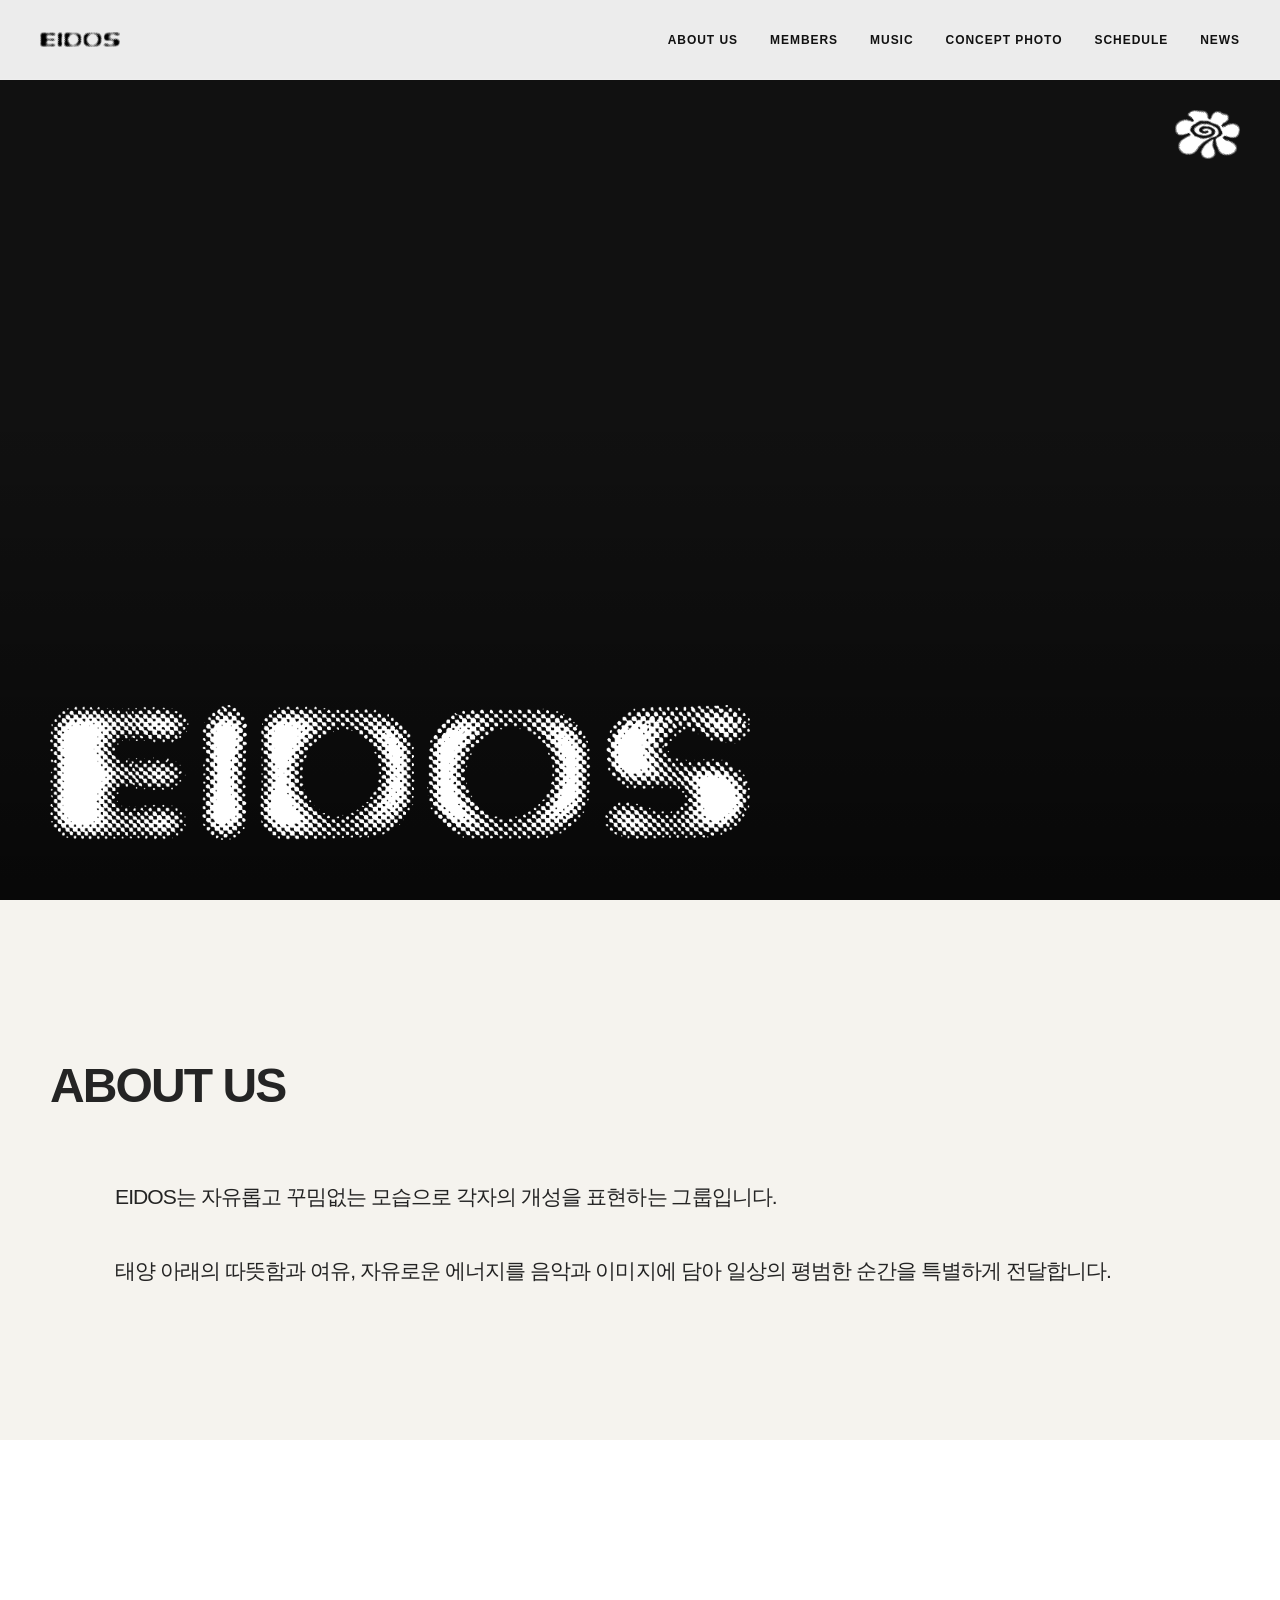
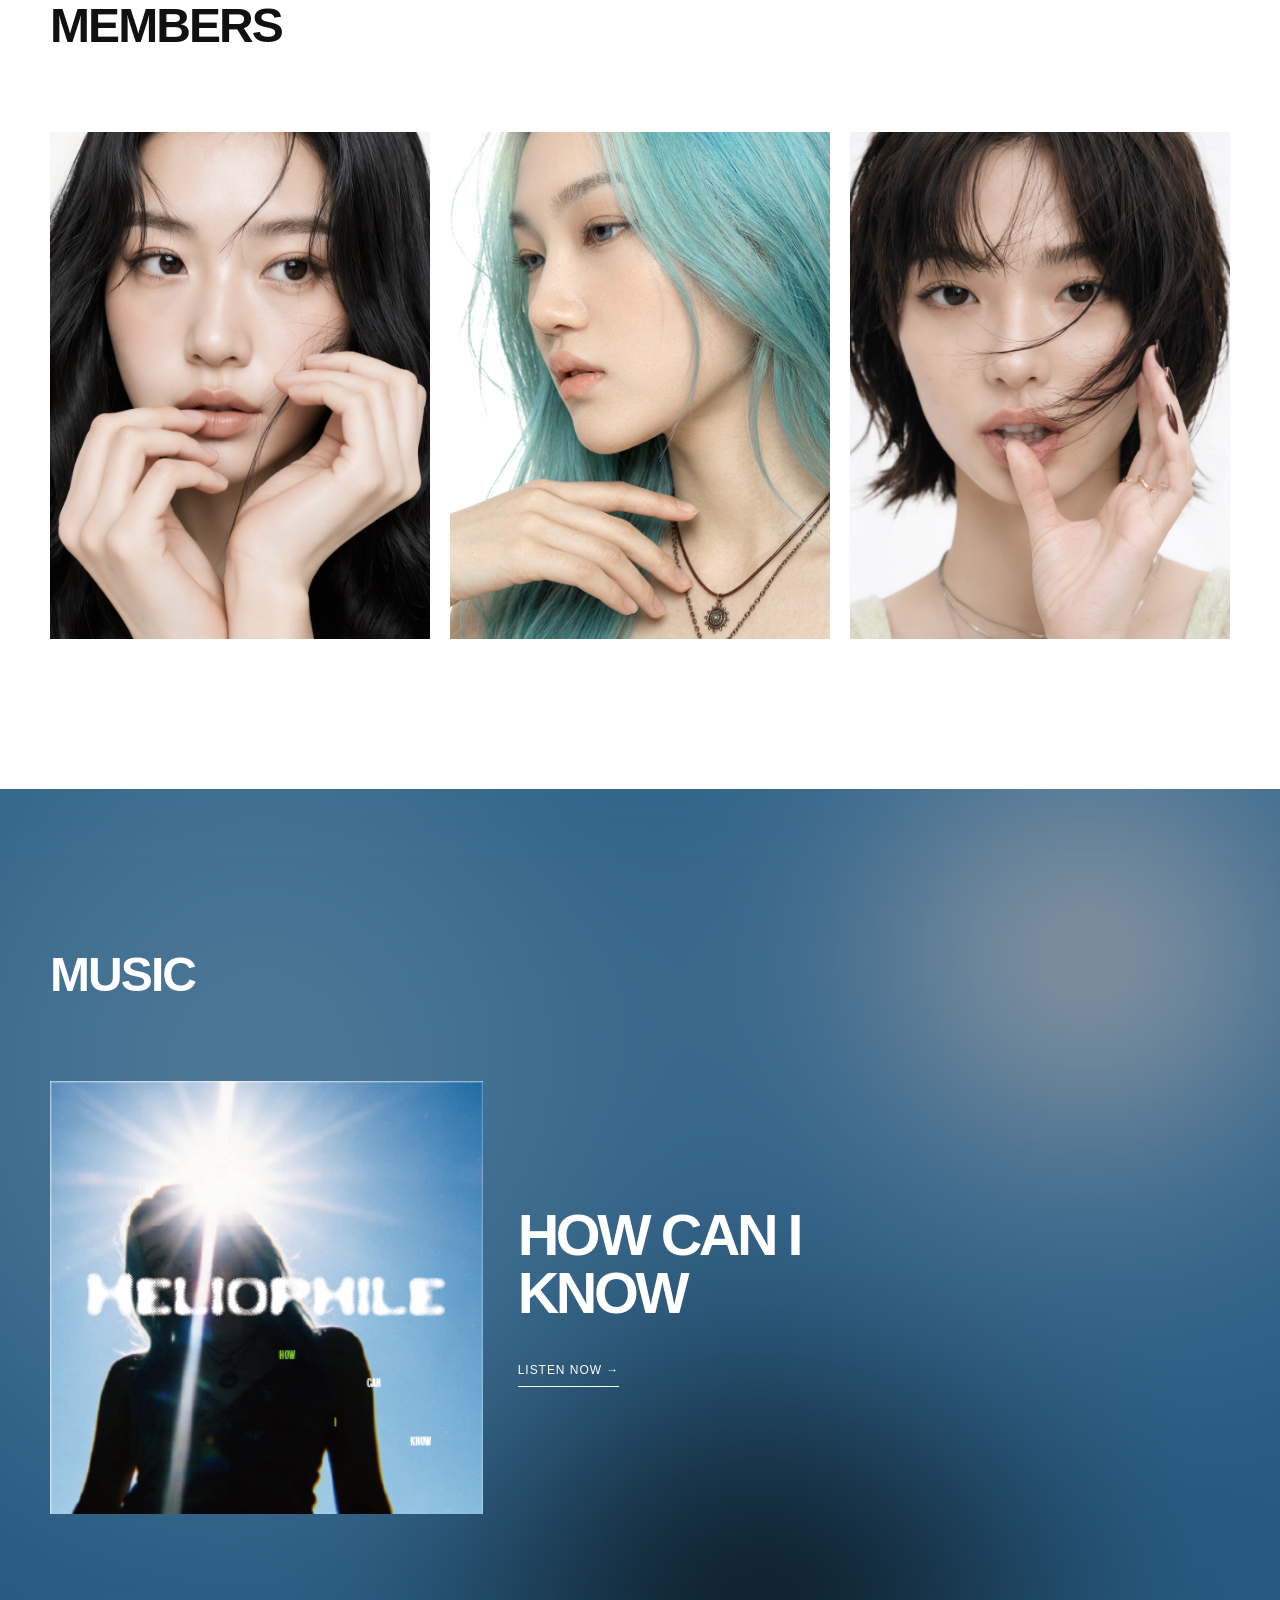
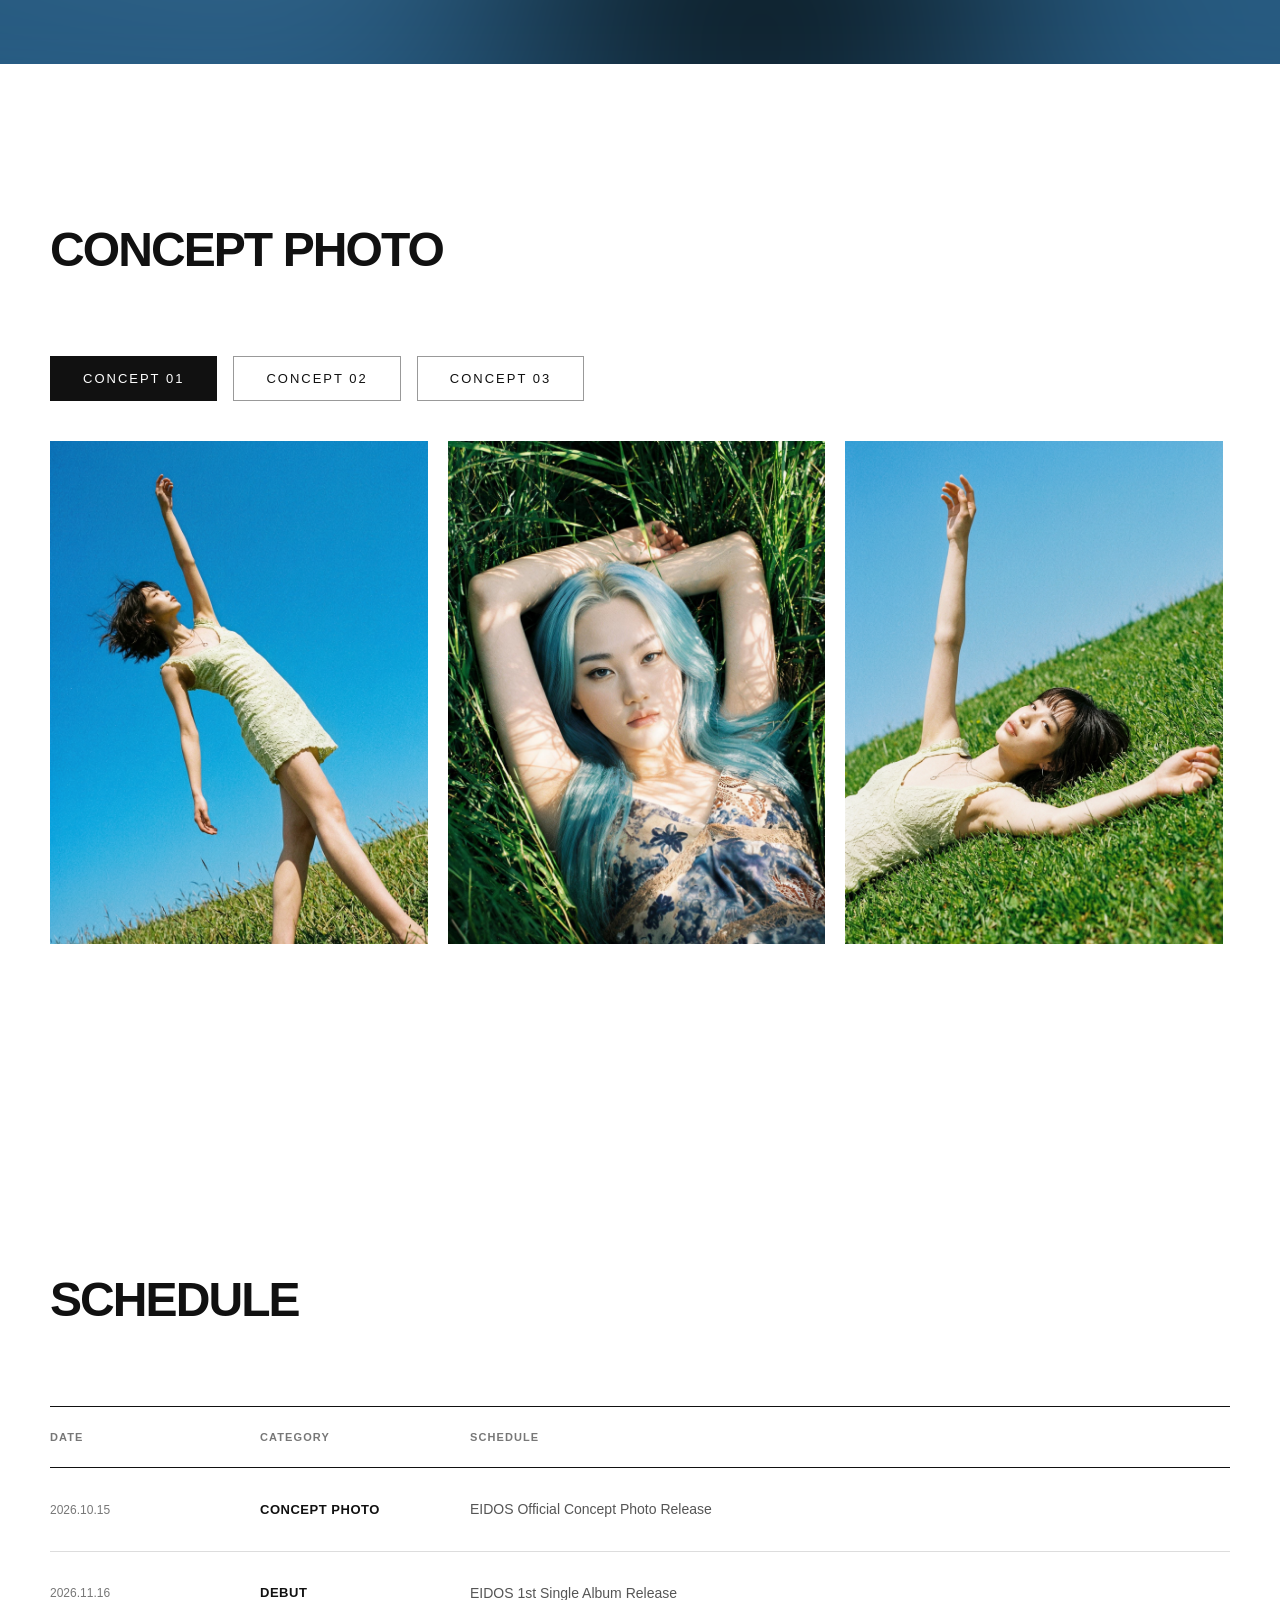
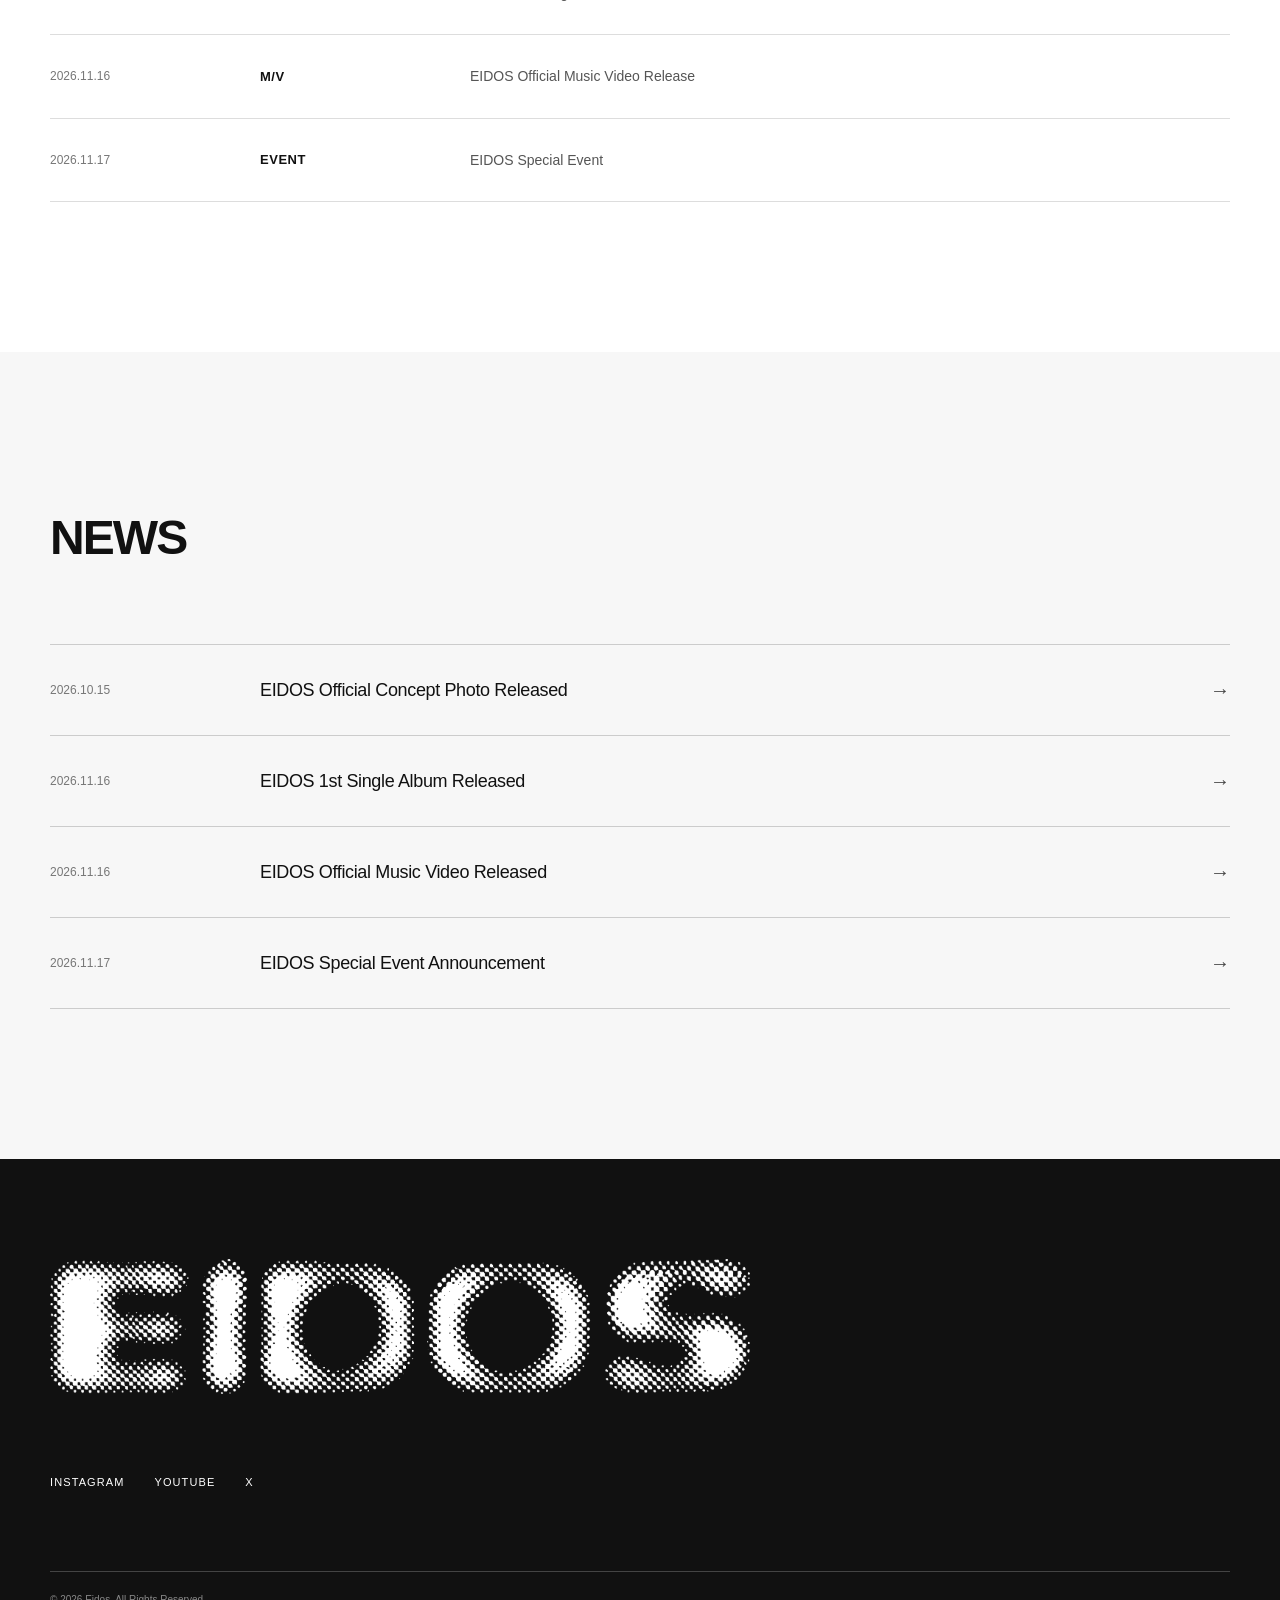
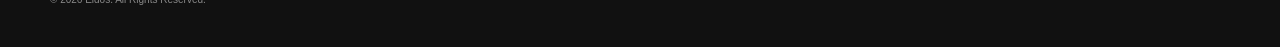
==== commit 0ca604e0: "26.10.13" ====
--- a/index.html
+++ b/index.html
@@ -3,6 +3,7 @@
   <head>
     <meta charset="UTF-8" />
     <meta name="viewport" content="width=device-width, initial-scale=1.0" />
+
     <title>EIDOS OFFICIAL WEBSITE</title>
 
     <link rel="stylesheet" href="style.css" />
@@ -10,82 +11,343 @@
 
     <style>
       /* =========================================
-       ABOUT US - SCROLL CHARACTER REVEAL
+       ABOUT US
     ========================================= */
 
       #about {
         position: relative;
-        min-height: 240vh;
-        padding: 150px 50px 0;
-        background: #080808;
-        color: #fff;
-        overflow: clip;
+        width: 100%;
+        min-height: auto;
+        height: auto;
+        padding: 150px 50px;
+        box-sizing: border-box;
+        overflow: visible;
       }
 
       #about .section-title {
+        margin-bottom: 55px;
+      }
+
+      #about .about-content {
+        position: static;
+        top: auto;
+        width: 100%;
+        max-width: 1400px;
+        margin: 0 auto;
+        padding: 0;
+        transform: none;
+
+        display: flex;
+        flex-direction: column;
+        align-items: center;
+      }
+
+      #about .about-text {
+        width: 100%;
+        max-width: 1050px;
+        margin: 0 0 35px;
+
+        font-size: clamp(17px, 1.65vw, 24px);
+        font-weight: 400;
+        line-height: 1.85;
+        letter-spacing: -0.045em;
+
+        text-align: left;
+        word-break: keep-all;
+        overflow-wrap: break-word;
+
+        opacity: 1;
+        visibility: visible;
+        transform: none;
+        animation: none;
+        transition: none;
+      }
+
+      #about .about-text:last-child {
         margin-bottom: 0;
       }
 
-      #about .section-title h2 {
-        color: #fff;
-      }
-
-      #about .about-content {
-        position: sticky;
-        top: 24vh;
+      /* =========================================
+       MEMBERS
+    ========================================= */
+
+      .member-number,
+      .member-detail {
+        display: none !important;
+      }
+
+      .member-info {
+        display: flex;
+        flex-direction: column;
+        align-items: center;
+        justify-content: center;
+        text-align: center;
+      }
+
+      .member-info h3 {
+        margin: 0 0 15px;
+        font-size: 52px;
+        font-weight: 500;
+        line-height: 1.1;
+      }
+
+      .member-position {
+        margin: 0;
+        font-size: 15px;
+        font-weight: 400;
+        color: #444;
+      }
+
+      /* =========================================
+       SCHEDULE
+    ========================================= */
+
+      #schedule {
+        background: #ffffff;
+      }
+
+      #schedule .schedule-list {
         width: 100%;
-        max-width: 1200px;
-        margin: 0 auto;
-        padding: 45px 0 80px;
-      }
-
-      /* 모든 본문 문장 동일한 크기 */
-
-      #about .about-scroll-text {
-        margin: 0 0 36px;
-        color: #fff;
-        font-size: clamp(25px, 3.2vw, 44px);
+        border-top: 1px solid #111;
+      }
+
+      #schedule .schedule-header,
+      #schedule .schedule-item {
+        display: grid;
+        grid-template-columns: 180px 180px minmax(0, 1fr);
+        gap: 30px;
+        align-items: center;
+      }
+
+      #schedule .schedule-header {
+        padding: 22px 0;
+        border-bottom: 1px solid #111;
+      }
+
+      #schedule .schedule-header span {
+        font-size: 11px;
+        font-weight: 600;
+        letter-spacing: 0.1em;
+        color: #777;
+      }
+
+      #schedule .schedule-item {
+        padding: 30px 0;
+        border-bottom: 1px solid #ddd;
+        transition: background 0.3s ease;
+      }
+
+      #schedule .schedule-item span {
+        font-size: 12px;
         font-weight: 400;
-        line-height: 1.7;
-        letter-spacing: -0.045em;
-        overflow-wrap: break-word;
-      }
-
-      /* 기본 상태: 흐린 흰색 */
-
-      #about .about-char {
-        color: rgba(255, 255, 255, 0.12);
-        transition: color 0.12s linear;
-      }
-
-      /* 스크롤 진행에 따라 흰색 */
-
-      #about .about-char.visible {
-        color: #fff;
-      }
+        color: #777;
+      }
+
+      #schedule .schedule-item strong {
+        font-size: 13px;
+        font-weight: 600;
+        letter-spacing: 0.04em;
+        color: #111;
+      }
+
+      #schedule .schedule-item p {
+        font-size: 14px;
+        font-weight: 400;
+        line-height: 1.6;
+        color: #555;
+      }
+
+      #schedule .schedule-item:hover {
+        background: rgba(0, 0, 0, 0.025);
+      }
+
+      /* =========================================
+       NEWS
+    ========================================= */
+
+      #news {
+        background: #f7f7f7;
+        padding: 150px 50px;
+      }
+
+      #news .section-title {
+        margin-bottom: 70px;
+      }
+
+      #news .section-title h2 {
+        font-size: 48px;
+        font-weight: 600;
+        letter-spacing: -0.04em;
+        color: #111;
+      }
+
+      #news .news-list {
+        width: 100%;
+        border-top: 1px solid #ccc;
+      }
+
+      #news .news-item {
+        display: grid;
+        grid-template-columns: 180px minmax(0, 1fr) 30px;
+        gap: 30px;
+        align-items: center;
+
+        padding: 30px 0;
+        border-bottom: 1px solid #ccc;
+
+        text-decoration: none;
+        color: #111;
+
+        transition:
+          opacity 0.3s ease,
+          background 0.3s ease;
+      }
+
+      #news .news-date {
+        display: block;
+        font-size: 12px;
+        font-weight: 400;
+        color: #777;
+        white-space: nowrap;
+      }
+
+      #news .news-item h3 {
+        margin: 0;
+        font-size: 18px;
+        font-weight: 400;
+        line-height: 1.5;
+        letter-spacing: -0.02em;
+        color: #111;
+      }
+
+      #news .news-arrow {
+        display: block;
+        font-size: 20px;
+        font-weight: 400;
+        color: #444;
+        text-align: right;
+        transition: transform 0.3s ease;
+      }
+
+      #news .news-item:hover {
+        opacity: 0.6;
+      }
+
+      #news .news-item:hover .news-arrow {
+        transform: translateX(5px);
+      }
+
+      /* =========================================
+       TABLET
+    ========================================= */
+
+      @media (max-width: 900px) {
+        #news .news-item {
+          grid-template-columns: 120px minmax(0, 1fr) 25px;
+          gap: 20px;
+        }
+
+        #news .news-item h3 {
+          font-size: 16px;
+        }
+      }
+
+      /* =========================================
+       MOBILE
+    ========================================= */
 
       @media (max-width: 768px) {
         #about {
-          min-height: 230vh;
-          padding: 100px 20px 0;
+          min-height: auto;
+          padding: 100px 20px;
+        }
+
+        #about .section-title {
+          margin-bottom: 35px;
         }
 
         #about .about-content {
-          top: 20vh;
-          padding: 35px 0 60px;
-        }
-
-        #about .about-scroll-text {
-          font-size: clamp(22px, 5vw, 30px);
-          line-height: 1.8;
+          width: 100%;
+          max-width: 100%;
+        }
+
+        #about .about-text {
+          width: 100%;
+          max-width: 100%;
+          font-size: 16px;
+          line-height: 1.85;
           margin-bottom: 28px;
-        }
-      }
-
-      @media (prefers-reduced-motion: reduce) {
-        #about .about-char {
-          color: #fff;
-          transition: none;
+          text-align: left;
+        }
+
+        .member-info h3 {
+          font-size: 42px;
+        }
+
+        .member-position {
+          font-size: 14px;
+        }
+
+        #schedule .schedule-header {
+          display: none;
+        }
+
+        #schedule .schedule-item {
+          display: grid;
+          grid-template-columns: 1fr;
+          gap: 8px;
+          padding: 25px 0;
+        }
+
+        #schedule .schedule-item span {
+          font-size: 11px;
+        }
+
+        #schedule .schedule-item strong {
+          font-size: 13px;
+        }
+
+        #schedule .schedule-item p {
+          font-size: 13px;
+        }
+
+        #news {
+          padding: 100px 20px;
+        }
+
+        #news .section-title {
+          margin-bottom: 45px;
+        }
+
+        #news .section-title h2 {
+          font-size: 34px;
+        }
+
+        #news .news-item {
+          grid-template-columns: minmax(0, 1fr) 20px;
+          gap: 8px 15px;
+          padding: 24px 0;
+        }
+
+        #news .news-date {
+          grid-column: 1;
+          grid-row: 1;
+          font-size: 11px;
+          display: block;
+        }
+
+        #news .news-item h3 {
+          grid-column: 1;
+          grid-row: 2;
+          font-size: 15px;
+          line-height: 1.5;
+        }
+
+        #news .news-arrow {
+          grid-column: 2;
+          grid-row: 1 / 3;
+          align-self: center;
+          font-size: 18px;
         }
       }
     </style>
@@ -145,7 +407,6 @@
 
       <!-- =====================================
          ABOUT US
-         SCROLL CHARACTER REVEAL
     ====================================== -->
 
       <section id="about" class="section about">
@@ -154,16 +415,13 @@
         </div>
 
         <div class="about-content">
-          <p class="about-scroll-text">
+          <p class="about-text">
             EIDOS는 자유롭고 꾸밈없는 모습으로 각자의 개성을 표현하는
             그룹입니다.
           </p>
 
-          <p class="about-scroll-text">
+          <p class="about-text">
             태양 아래의 따뜻함과 여유, 자유로운 에너지를 음악과 이미지에 담아
-          </p>
-
-          <p class="about-scroll-text">
             일상의 평범한 순간을 특별하게 전달합니다.
           </p>
         </div>
@@ -180,7 +438,6 @@
 
         <div class="member-grid">
           <!-- DAYEON -->
-
           <div class="member" onclick="openMember(0)">
             <div class="member-card">
               <div class="member-front">
@@ -188,24 +445,13 @@
               </div>
 
               <div class="member-info">
-                <span class="member-number">01</span>
                 <h3>Dayeon</h3>
-
-                <p class="member-position">Producer &amp; Main Vocalist</p>
-
-                <div class="member-detail">
-                  <span>POSITION</span>
-                  <p>
-                    Producer<br />
-                    Main Vocalist
-                  </p>
-                </div>
+                <p class="member-position">Main Vocalist</p>
               </div>
             </div>
           </div>
 
           <!-- ION -->
-
           <div class="member" onclick="openMember(1)">
             <div class="member-card">
               <div class="member-front">
@@ -213,21 +459,13 @@
               </div>
 
               <div class="member-info">
-                <span class="member-number">02</span>
                 <h3>Ion</h3>
-
-                <p class="member-position">Main Dancer</p>
-
-                <div class="member-detail">
-                  <span>POSITION</span>
-                  <p>Main Dancer</p>
-                </div>
+                <p class="member-position">Producer</p>
               </div>
             </div>
           </div>
 
           <!-- LINA -->
-
           <div class="member" onclick="openMember(2)">
             <div class="member-card">
               <div class="member-front">
@@ -235,15 +473,8 @@
               </div>
 
               <div class="member-info">
-                <span class="member-number">03</span>
                 <h3>Lina</h3>
-
-                <p class="member-position">Main Vocalist</p>
-
-                <div class="member-detail">
-                  <span>POSITION</span>
-                  <p>Main Vocalist</p>
-                </div>
+                <p class="member-position">Lead Vocalist</p>
               </div>
             </div>
           </div>
@@ -263,7 +494,6 @@
 
         <div class="music-content">
           <!-- ALBUM COVER -->
-
           <div class="music-left">
             <div class="album">
               <img
@@ -274,7 +504,6 @@
           </div>
 
           <!-- ALBUM INFORMATION -->
-
           <div class="album-info">
             <h2 class="album-title">
               <span>HOW CAN</span>
@@ -293,7 +522,6 @@
           </div>
 
           <!-- KARAOKE LYRICS -->
-
           <div
             class="lyrics-container"
             id="lyricsContainer"
@@ -354,6 +582,7 @@
 
       <!-- =====================================
          SCHEDULE
+         EARLIEST DATE FIRST
     ====================================== -->
 
       <section id="schedule" class="section schedule">
@@ -362,28 +591,45 @@
         </div>
 
         <div class="schedule-list">
+          <div class="schedule-header">
+            <span>DATE</span>
+            <span>CATEGORY</span>
+            <span>SCHEDULE</span>
+          </div>
+
+          <!-- 2026.10.15 -->
+          <div class="schedule-item">
+            <span>2026.10.15</span>
+            <strong>CONCEPT PHOTO</strong>
+            <p>EIDOS Official Concept Photo Release</p>
+          </div>
+
+          <!-- 2026.11.16 -->
+          <div class="schedule-item">
+            <span>2026.11.16</span>
+            <strong>DEBUT</strong>
+            <p>EIDOS 1st Single Album Release</p>
+          </div>
+
+          <!-- 2026.11.16 -->
+          <div class="schedule-item">
+            <span>2026.11.16</span>
+            <strong>M/V</strong>
+            <p>EIDOS Official Music Video Release</p>
+          </div>
+
+          <!-- 2026.11.17 -->
           <div class="schedule-item">
             <span>2026.11.17</span>
-            <strong>DEBUT</strong>
-            <p>Eidos 1st Single Album Release</p>
-          </div>
-
-          <div class="schedule-item">
-            <span>2026.00.00</span>
-            <strong>MEDIA</strong>
-            <p>Official Content Release</p>
-          </div>
-
-          <div class="schedule-item">
-            <span>2026.00.00</span>
             <strong>EVENT</strong>
-            <p>Special Event</p>
+            <p>EIDOS Special Event</p>
           </div>
         </div>
       </section>
 
       <!-- =====================================
          NEWS
+         EARLIEST DATE FIRST
     ====================================== -->
 
       <section id="news" class="section news">
@@ -392,16 +638,32 @@
         </div>
 
         <div class="news-list">
+          <!-- 2026.10.15 -->
           <a href="#" class="news-item">
-            <span>2026.00.00</span>
-            <h3>Eidos Official Website Open</h3>
-            <span>→</span>
+            <span class="news-date">2026.10.15</span>
+            <h3>EIDOS Official Concept Photo Released</h3>
+            <span class="news-arrow">→</span>
           </a>
 
+          <!-- 2026.11.16 -->
           <a href="#" class="news-item">
-            <span>2026.00.00</span>
-            <h3>Eidos 1st Single Album Coming Soon</h3>
-            <span>→</span>
+            <span class="news-date">2026.11.16</span>
+            <h3>EIDOS 1st Single Album Released</h3>
+            <span class="news-arrow">→</span>
+          </a>
+
+          <!-- 2026.11.16 -->
+          <a href="#" class="news-item">
+            <span class="news-date">2026.11.16</span>
+            <h3>EIDOS Official Music Video Released</h3>
+            <span class="news-arrow">→</span>
+          </a>
+
+          <!-- 2026.11.17 -->
+          <a href="#" class="news-item">
+            <span class="news-date">2026.11.17</span>
+            <h3>EIDOS Special Event Announcement</h3>
+            <span class="news-arrow">→</span>
           </a>
         </div>
       </section>
@@ -431,102 +693,5 @@
       <source src="music/eidos.mp3.wav" type="audio/wav" />
       브라우저가 오디오 재생을 지원하지 않습니다.
     </audio>
-
-    <!-- =====================================
-       ABOUT US SCROLL CHARACTER SCRIPT
-  ====================================== -->
-
-    <script>
-      function initializeAboutScrollText() {
-        const about = document.getElementById('about');
-
-        if (!about) return;
-
-        const paragraphs = [...about.querySelectorAll('.about-scroll-text')];
-
-        const characters = [];
-
-        // 각 문장을 한 글자씩 분리
-        paragraphs.forEach((paragraph) => {
-          const originalText = paragraph.textContent.trim();
-
-          paragraph.textContent = '';
-
-          [...originalText].forEach((character) => {
-            const span = document.createElement('span');
-
-            span.className = 'about-char';
-            span.textContent = character;
-
-            paragraph.appendChild(span);
-            characters.push(span);
-          });
-        });
-
-        const reducedMotion = window.matchMedia(
-          '(prefers-reduced-motion: reduce)',
-        );
-
-        function updateAboutText() {
-          if (reducedMotion.matches) {
-            characters.forEach((char) => {
-              char.classList.add('visible');
-            });
-            return;
-          }
-
-          const rect = about.getBoundingClientRect();
-
-          const scrollableDistance = about.offsetHeight - window.innerHeight;
-
-          if (scrollableDistance <= 0) {
-            return;
-          }
-
-          // ABOUT US 구간의 스크롤 진행도
-          const progress = Math.max(
-            0,
-            Math.min(1, -rect.top / scrollableDistance),
-          );
-
-          // 진행도에 따라 표시할 글자 수 계산
-          const visibleCount = Math.floor(progress * characters.length);
-
-          // 스크롤 내리면 흰색, 올리면 다시 흐리게
-          characters.forEach((char, index) => {
-            char.classList.toggle('visible', index < visibleCount);
-          });
-        }
-
-        let ticking = false;
-
-        function onScroll() {
-          if (ticking) return;
-
-          ticking = true;
-
-          requestAnimationFrame(() => {
-            updateAboutText();
-            ticking = false;
-          });
-        }
-
-        window.addEventListener('scroll', onScroll, { passive: true });
-
-        window.addEventListener('resize', onScroll);
-
-        updateAboutText();
-      }
-
-      if (document.readyState === 'loading') {
-        document.addEventListener(
-          'DOMContentLoaded',
-          initializeAboutScrollText,
-          { once: true },
-        );
-      } else {
-        initializeAboutScrollText();
-      }
-    </script>
   </body>
 </html>
--- a/style.css
+++ b/style.css
@@ -1,6 +1,6 @@
 /* =========================================
    EIDOS OFFICIAL WEBSITE
-   APPLE MUSIC STYLE LYRICS
+   STYLE.CSS
 ========================================= */
 
 /* RESET */
@@ -38,7 +38,9 @@
   font-family: inherit;
 }
 
-/* HEADER */
+/* =========================================
+   HEADER
+========================================= */
 
 .header {
   position: fixed;
@@ -85,7 +87,9 @@
   opacity: 0.4;
 }
 
-/* HERO */
+/* =========================================
+   HERO
+========================================= */
 
 .hero {
   position: relative;
@@ -174,7 +178,9 @@
   z-index: 10;
 }
 
-/* COMMON SECTIONS */
+/* =========================================
+   COMMON SECTIONS
+========================================= */
 
 .section {
   padding: 150px 50px;
@@ -200,59 +206,65 @@
   letter-spacing: -0.04em;
 }
 
-/* ABOUT US */
+/* =========================================
+   ABOUT US
+========================================= */
 
 #about {
   position: relative;
   width: 100%;
-  min-height: 240vh;
-  padding: 150px 50px 0;
-  background: #080808;
-  color: #fff;
-  overflow: clip;
+  height: auto;
+  min-height: auto;
+  padding: 150px 50px;
+  background: #f5f3ee;
+  color: #242424;
+  overflow: visible;
 }
 
 #about .section-title {
-  margin-bottom: 0;
+  margin-bottom: 55px;
 }
 
 #about .section-title h2 {
-  color: #fff;
+  color: #242424;
 }
 
 #about .about-content {
-  position: sticky;
-  top: 24vh;
+  position: static;
+  top: auto;
   width: 100%;
   max-width: 1200px;
   margin: 0 auto;
-  padding: 45px 0 80px;
-}
-
-#about .about-scroll-text {
-  margin: 0 0 36px;
-  font-size: clamp(25px, 3.2vw, 44px);
+  padding: 0;
+  transform: none;
+}
+
+#about .about-text {
+  margin: 0 0 35px;
+  color: #242424;
+  font-size: clamp(18px, 1.8vw, 26px);
   font-weight: 400;
-  line-height: 1.7;
-  letter-spacing: -0.045em;
-  color: #fff;
+  line-height: 1.9;
+  letter-spacing: -0.035em;
+  word-break: keep-all;
   overflow-wrap: break-word;
 }
 
-#about .about-char {
-  display: inline;
-  color: rgba(255, 255, 255, 0.12);
-  transition: color 0.12s linear;
-}
-
-#about .about-char.visible {
-  color: #fff;
-}
-
-/* MEMBERS */
-
-.members {
-  background: #fff;
+#about .about-text:last-child {
+  margin-bottom: 0;
+}
+
+/* =========================================
+   MEMBERS
+========================================= */
+
+.members,
+#members {
+  background: #ffffff;
+}
+
+#members {
+  padding: 150px 50px;
 }
 
 .member-grid {
@@ -264,7 +276,7 @@
 .member {
   position: relative;
   width: 100%;
-  aspect-ratio: 3/4;
+  aspect-ratio: 3 / 4;
   cursor: pointer;
 }
 
@@ -373,13 +385,16 @@
     opacity: 0;
     transform: translateY(15px);
   }
+
   to {
     opacity: 1;
     transform: translateY(0);
   }
 }
 
-/* MUSIC */
+/* =========================================
+   MUSIC
+========================================= */
 
 .music {
   background: #f5f5f3;
@@ -396,7 +411,7 @@
 .album {
   width: 100%;
   max-width: 600px;
-  aspect-ratio: 1/1;
+  aspect-ratio: 1 / 1;
   overflow: hidden;
   background: #ddd;
 }
@@ -463,6 +478,10 @@
   outline: 2px solid #fff;
   outline-offset: 6px;
 }
+
+/* =========================================
+   MUSIC BACKGROUND
+========================================= */
 
 #music {
   position: relative;
@@ -532,7 +551,9 @@
   border-color: #fff !important;
 }
 
-/* LYRICS CONTAINER */
+/* =========================================
+   LYRICS CONTAINER
+========================================= */
 
 .music .lyrics-header,
 .music .music-progress {
@@ -570,6 +591,7 @@
     opacity: 0;
     transform: translateY(12px);
   }
+
   to {
     opacity: 1;
     transform: translateY(0);
@@ -590,7 +612,9 @@
   overflow: hidden;
 }
 
-/* INTRO VISUALIZER */
+/* =========================================
+   INTRO VISUALIZER
+========================================= */
 
 #music #lyricsDisplay.is-intro #lyricsViewport {
   opacity: 0 !important;
@@ -650,6 +674,7 @@
   from {
     transform: scaleY(0.5);
   }
+
   to {
     transform: scaleY(3);
   }
@@ -672,7 +697,9 @@
   transform: translate(-50%, -50%);
 }
 
-/* SKIP INTRO */
+/* =========================================
+   SKIP INTRO
+========================================= */
 
 #skipInstrumentalButton {
   position: absolute;
@@ -703,7 +730,9 @@
   display: none !important;
 }
 
-/* SCROLLING LYRICS */
+/* =========================================
+   SCROLLING LYRICS
+========================================= */
 
 #lyricsViewport {
   position: relative;
@@ -761,14 +790,14 @@
   outline-offset: 3px;
 }
 
-/* APPLE MUSIC WORD SYNC */
+/* =========================================
+   APPLE MUSIC WORD SYNC
+========================================= */
 
 #music .lyric-word {
   display: inline-block;
   white-space: pre;
-
   color: transparent;
-
   background-image: linear-gradient(
     to right,
     #fff 0%,
@@ -776,10 +805,8 @@
     rgba(255, 255, 255, 0.36) var(--word-progress, 0%),
     rgba(255, 255, 255, 0.36) 100%
   );
-
   -webkit-background-clip: text;
   background-clip: text;
-
   transition: transform 0.16s ease;
 }
 
@@ -792,7 +819,9 @@
   transform: translateY(-2px);
 }
 
-/* CONCEPT PHOTO */
+/* =========================================
+   CONCEPT PHOTO
+========================================= */
 
 .concept {
   overflow: hidden;
@@ -847,7 +876,7 @@
   position: relative;
   flex: 0 0 32%;
   width: 32%;
-  aspect-ratio: 3/4;
+  aspect-ratio: 3 / 4;
   overflow: hidden;
   scroll-snap-align: start;
   cursor: zoom-in;
@@ -869,7 +898,9 @@
   outline-offset: -2px;
 }
 
-/* BLACK LIGHTBOX */
+/* =========================================
+   CONCEPT PHOTO LIGHTBOX
+========================================= */
 
 body.concept-lightbox-open {
   overflow: hidden;
@@ -957,6 +988,7 @@
   from {
     opacity: 0;
   }
+
   to {
     opacity: 1;
   }
@@ -967,13 +999,16 @@
     opacity: 0;
     transform: scale(0.94);
   }
+
   to {
     opacity: 1;
     transform: scale(1);
   }
 }
 
-/* SCHEDULE */
+/* =========================================
+   SCHEDULE
+========================================= */
 
 .schedule {
   background: #fff;
@@ -1007,7 +1042,9 @@
   color: #555;
 }
 
-/* NEWS */
+/* =========================================
+   NEWS
+========================================= */
 
 .news {
   background: #f5f5f3;
@@ -1042,7 +1079,9 @@
   letter-spacing: -0.03em;
 }
 
-/* FOOTER */
+/* =========================================
+   FOOTER
+========================================= */
 
 .footer {
   background: #111;
@@ -1087,7 +1126,9 @@
   color: #888;
 }
 
-/* DESKTOP MUSIC LAYOUT */
+/* =========================================
+   DESKTOP MUSIC LAYOUT
+========================================= */
 
 @media (min-width: 901px) {
   .music .music-content {
@@ -1137,7 +1178,9 @@
   }
 }
 
-/* TABLET */
+/* =========================================
+   TABLET
+========================================= */
 
 @media (max-width: 900px) {
   .music .music-content {
@@ -1160,9 +1203,13 @@
   }
 }
 
-/* MOBILE */
+/* =========================================
+   MOBILE
+========================================= */
 
 @media (max-width: 768px) {
+  /* HEADER */
+
   .header {
     height: 65px;
     padding: 0 20px;
@@ -1188,6 +1235,8 @@
     white-space: nowrap;
   }
 
+  /* HERO */
+
   .hero {
     min-height: 650px;
   }
@@ -1211,6 +1260,8 @@
     width: 45px !important;
   }
 
+  /* COMMON SECTIONS */
+
   .section {
     padding: 100px 20px;
   }
@@ -1224,20 +1275,35 @@
     font-size: 34px;
   }
 
+  /* ABOUT US */
+
   #about {
-    min-height: 230vh;
-    padding: 100px 20px 0;
+    height: auto;
+    min-height: auto;
+    padding: 100px 20px;
+  }
+
+  #about .section-title {
+    margin-bottom: 35px;
   }
 
   #about .about-content {
-    top: 20vh;
-    padding: 35px 0 60px;
-  }
-
-  #about .about-scroll-text {
-    font-size: clamp(22px, 5vw, 30px);
-    line-height: 1.8;
+    position: static;
+    top: auto;
+    padding: 0;
+  }
+
+  #about .about-text {
+    font-size: 17px;
+    line-height: 1.85;
     margin-bottom: 28px;
+  }
+
+  /* MEMBERS */
+
+  #members {
+    background: #fff;
+    padding: 100px 20px;
   }
 
   .member-grid {
@@ -1256,6 +1322,8 @@
   .member-position {
     margin-bottom: 30px;
   }
+
+  /* MUSIC */
 
   .music-content {
     grid-template-columns: 1fr;
@@ -1304,6 +1372,8 @@
     min-height: 250px;
   }
 
+  /* CONCEPT PHOTO */
+
   .concept-tabs {
     flex-wrap: wrap;
     gap: 10px;
@@ -1320,6 +1390,8 @@
     width: 75%;
   }
 
+  /* LIGHTBOX */
+
   .concept-lightbox {
     padding: 20px;
   }
@@ -1349,12 +1421,16 @@
     right: 5px;
   }
 
+  /* SCHEDULE */
+
   .schedule-item {
     grid-template-columns: 1fr;
     gap: 8px;
     padding: 25px 0;
   }
 
+  /* NEWS */
+
   .news-item {
     grid-template-columns: 1fr 20px;
     gap: 10px;
@@ -1367,6 +1443,8 @@
   .news-item h3 {
     font-size: 17px;
   }
+
+  /* FOOTER */
 
   .footer {
     padding: 80px 20px 30px;
@@ -1388,16 +1466,13 @@
   }
 }
 
-/* REDUCED MOTION */
+/* =========================================
+   REDUCED MOTION
+========================================= */
 
 @media (prefers-reduced-motion: reduce) {
   html {
     scroll-behavior: auto;
-  }
-
-  #about .about-char {
-    color: #fff;
-    transition: none;
   }
 
   #conceptTrack .concept-photo img,
@@ -1426,9 +1501,7 @@
 
 #music .lyric-character {
   display: inline-block;
-
   color: transparent;
-
   background-image: linear-gradient(
     to right,
     #ffffff 0%,
@@ -1436,12 +1509,9 @@
     rgba(255, 255, 255, 0.3) var(--word-progress, 0%),
     rgba(255, 255, 255, 0.3) 100%
   );
-
   -webkit-background-clip: text;
   background-clip: text;
-
   transition: transform 0.15s ease;
-
   will-change: transform;
 }
 
@@ -1452,3 +1522,373 @@
 #music .lyric-item.active .lyric-character {
   opacity: 1;
 }
+
+/* =========================================
+   EIDOS LYRICS
+   PREVIOUS / CURRENT / NEXT
+   NO MOVEMENT ANIMATION
+========================================= */
+
+/* 가사 표시 영역 */
+#music #lyricsDisplay,
+#music #lyricsViewport {
+  position: relative;
+  width: 100%;
+  height: 300px;
+  min-height: 300px;
+  overflow: hidden;
+}
+
+/* 가사 줄 이동은 즉시 적용 */
+#music #lyricsTrack {
+  position: relative;
+  width: 100%;
+  transition: none !important;
+  will-change: auto;
+}
+
+/* 기본 가사: 흐릿한 흰색 */
+#music .lyric-item {
+  position: relative;
+  display: block;
+  width: 100%;
+  margin: 0;
+  padding: 12px 8px;
+
+  color: rgba(255, 255, 255, 0.3);
+  opacity: 1;
+  visibility: visible;
+
+  font-size: 18px;
+  font-weight: 400;
+  line-height: 1.8;
+  text-align: center;
+
+  transform: none !important;
+  animation: none !important;
+
+  transition:
+    color 0.5s ease,
+    opacity 0.5s ease;
+}
+
+/* 지나간 가사 */
+#music .lyric-item.passed {
+  color: rgba(255, 255, 255, 0.3);
+  opacity: 1;
+}
+
+/* 앞으로 나올 가사 */
+#music .lyric-item.upcoming {
+  color: rgba(255, 255, 255, 0.3);
+  opacity: 1;
+}
+
+/* 현재 재생 중인 가사 */
+#music .lyric-item.active {
+  color: #ffffff !important;
+  opacity: 1 !important;
+
+  font-size: 18px;
+  font-weight: 600;
+
+  transform: none !important;
+  animation: none !important;
+}
+
+/* 단어별 색상 변화 제거 */
+#music .lyric-word,
+#music .lyric-character {
+  color: inherit !important;
+  background: none !important;
+  background-image: none !important;
+  -webkit-background-clip: initial !important;
+  background-clip: initial !important;
+
+  transform: none !important;
+  animation: none !important;
+  transition: none !important;
+}
+
+/* 단어별 움직임 제거 */
+#music .lyric-word.is-active,
+#music .lyric-character.is-active {
+  transform: none !important;
+}
+
+/* 모바일 */
+@media (max-width: 768px) {
+  #music #lyricsDisplay,
+  #music #lyricsViewport {
+    height: 250px;
+    min-height: 250px;
+  }
+
+  #music .lyric-item,
+  #music .lyric-item.active {
+    font-size: 15px;
+    line-height: 1.7;
+    padding: 10px 6px;
+  }
+}
+
+/* =========================================
+   ABOUT US TEXT ADJUSTMENT
+========================================= */
+
+#about .about-content {
+  width: 100%;
+  max-width: 1400px;
+  margin: 0 auto;
+}
+
+#about .about-text {
+  font-size: clamp(17px, 1.65vw, 24px);
+  line-height: 1.85;
+  letter-spacing: -0.045em;
+  word-break: keep-all;
+  overflow-wrap: break-word;
+  margin-bottom: 35px;
+}
+
+#about .about-text:last-child {
+  margin-bottom: 0;
+}
+
+/* MOBILE */
+@media (max-width: 768px) {
+  #about .about-content {
+    max-width: 100%;
+  }
+
+  #about .about-text {
+    font-size: 16px;
+    line-height: 1.85;
+    letter-spacing: -0.035em;
+    margin-bottom: 28px;
+  }
+}
+
+/* =========================================
+   ABOUT US - CENTER TEXT
+========================================= */
+
+#about .about-content {
+  width: 100%;
+  max-width: 1400px;
+  margin: 0 auto;
+  padding: 0;
+  text-align: center;
+}
+
+#about .about-text {
+  width: 100%;
+  margin: 0 auto 35px;
+
+  font-size: clamp(17px, 1.65vw, 24px);
+  font-weight: 400;
+  line-height: 1.85;
+  letter-spacing: -0.045em;
+
+  text-align: center;
+  word-break: keep-all;
+  overflow-wrap: break-word;
+}
+
+#about .about-text:last-child {
+  margin-bottom: 0;
+}
+
+/* MOBILE */
+@media (max-width: 768px) {
+  #about .about-content {
+    width: 100%;
+    max-width: 100%;
+    padding: 0;
+  }
+
+  #about .about-text {
+    font-size: 16px;
+    line-height: 1.85;
+    margin-bottom: 28px;
+    text-align: center;
+  }
+}
+
+/* =========================================
+   ABOUT US
+   CENTER POSITION + LEFT ALIGN
+========================================= */
+
+#about .about-content {
+  width: 100%;
+  max-width: 1400px;
+  margin: 0 auto;
+  padding: 0;
+
+  display: flex;
+  flex-direction: column;
+  align-items: center;
+}
+
+#about .about-text {
+  width: fit-content;
+  max-width: 100%;
+  margin: 0 0 35px;
+
+  font-size: clamp(17px, 1.65vw, 24px);
+  font-weight: 400;
+  line-height: 1.85;
+  letter-spacing: -0.045em;
+
+  text-align: left;
+  word-break: keep-all;
+  overflow-wrap: break-word;
+}
+
+/* 두 문단의 시작 위치를 동일하게 */
+#about .about-text {
+  width: 100%;
+  max-width: 1050px;
+}
+
+#about .about-text:last-child {
+  margin-bottom: 0;
+}
+
+/* MOBILE */
+@media (max-width: 768px) {
+  #about .about-content {
+    width: 100%;
+    align-items: center;
+  }
+
+  #about .about-text {
+    width: 100%;
+    max-width: 100%;
+    font-size: 16px;
+    line-height: 1.85;
+    margin-bottom: 28px;
+    text-align: left;
+  }
+}
+
+/* =========================================
+   MEMBERS PROFILE - SIMPLE DESIGN
+========================================= */
+
+/* 프로필 번호 숨기기 */
+.member-number {
+  display: none !important;
+}
+
+/* 하단 POSITION 정보 영역 숨기기 */
+.member-detail {
+  display: none !important;
+}
+
+/* 이름과 역할 설명 중앙 배치 */
+.member-info {
+  display: flex;
+  flex-direction: column;
+  align-items: center;
+  justify-content: center;
+  text-align: center;
+}
+
+/* 멤버 이름 */
+.member-info h3 {
+  margin: 0 0 15px;
+  font-size: 52px;
+  font-weight: 500;
+  line-height: 1.1;
+}
+
+/* 이름 아래 역할 설명 */
+.member-position {
+  margin: 0;
+  font-size: 15px;
+  font-weight: 400;
+  color: #444;
+}
+
+/* 모바일 */
+@media (max-width: 768px) {
+  .member-info h3 {
+    font-size: 42px;
+  }
+
+  .member-position {
+    font-size: 14px;
+  }
+}
+
+/* MEMBERS PROFILE */
+
+.member-number,
+.member-detail {
+  display: none !important;
+}
+
+.member-info {
+  display: flex;
+  flex-direction: column;
+  align-items: center;
+  justify-content: center;
+  text-align: center;
+}
+
+.member-info h3 {
+  margin: 0 0 15px;
+  font-size: 52px;
+  font-weight: 500;
+}
+
+.member-position {
+  margin: 0;
+  font-size: 15px;
+  font-weight: 400;
+  color: #444;
+}
+
+@media (max-width: 768px) {
+  .member-info h3 {
+    font-size: 42px;
+  }
+
+  .member-position {
+    font-size: 14px;
+  }
+}
+
+/* =========================================
+   HERO FLOWER LOGO POSITION FIX
+========================================= */
+
+/* PC */
+.hero .hero-flower-logo {
+  position: absolute !important;
+
+  top: 110px !important;
+  right: 40px !important;
+  left: auto !important;
+  bottom: auto !important;
+
+  width: 65px !important;
+  height: auto !important;
+
+  display: block !important;
+  object-fit: contain;
+
+  margin: 0 !important;
+  z-index: 10;
+}
+
+/* MOBILE */
+@media (max-width: 768px) {
+  .hero .hero-flower-logo {
+    top: 90px !important;
+    right: 20px !important;
+    width: 45px !important;
+  }
+}
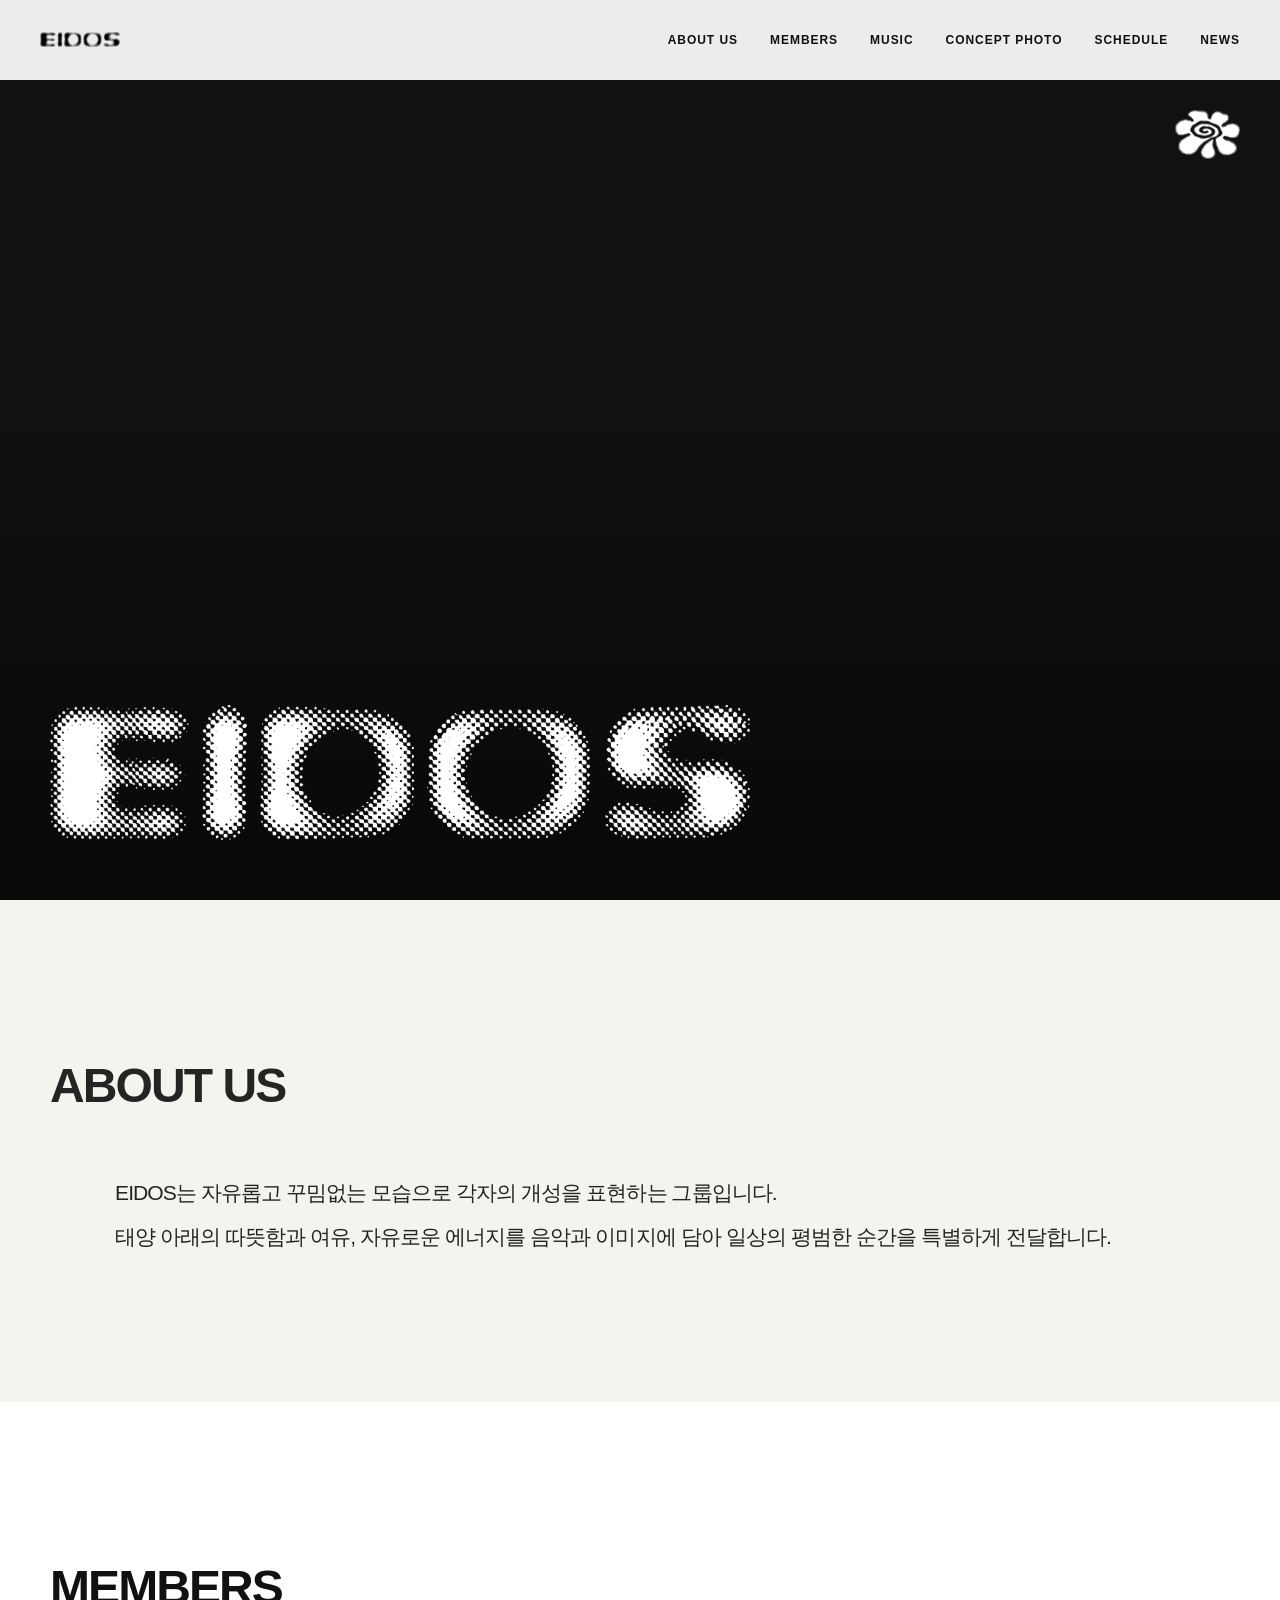
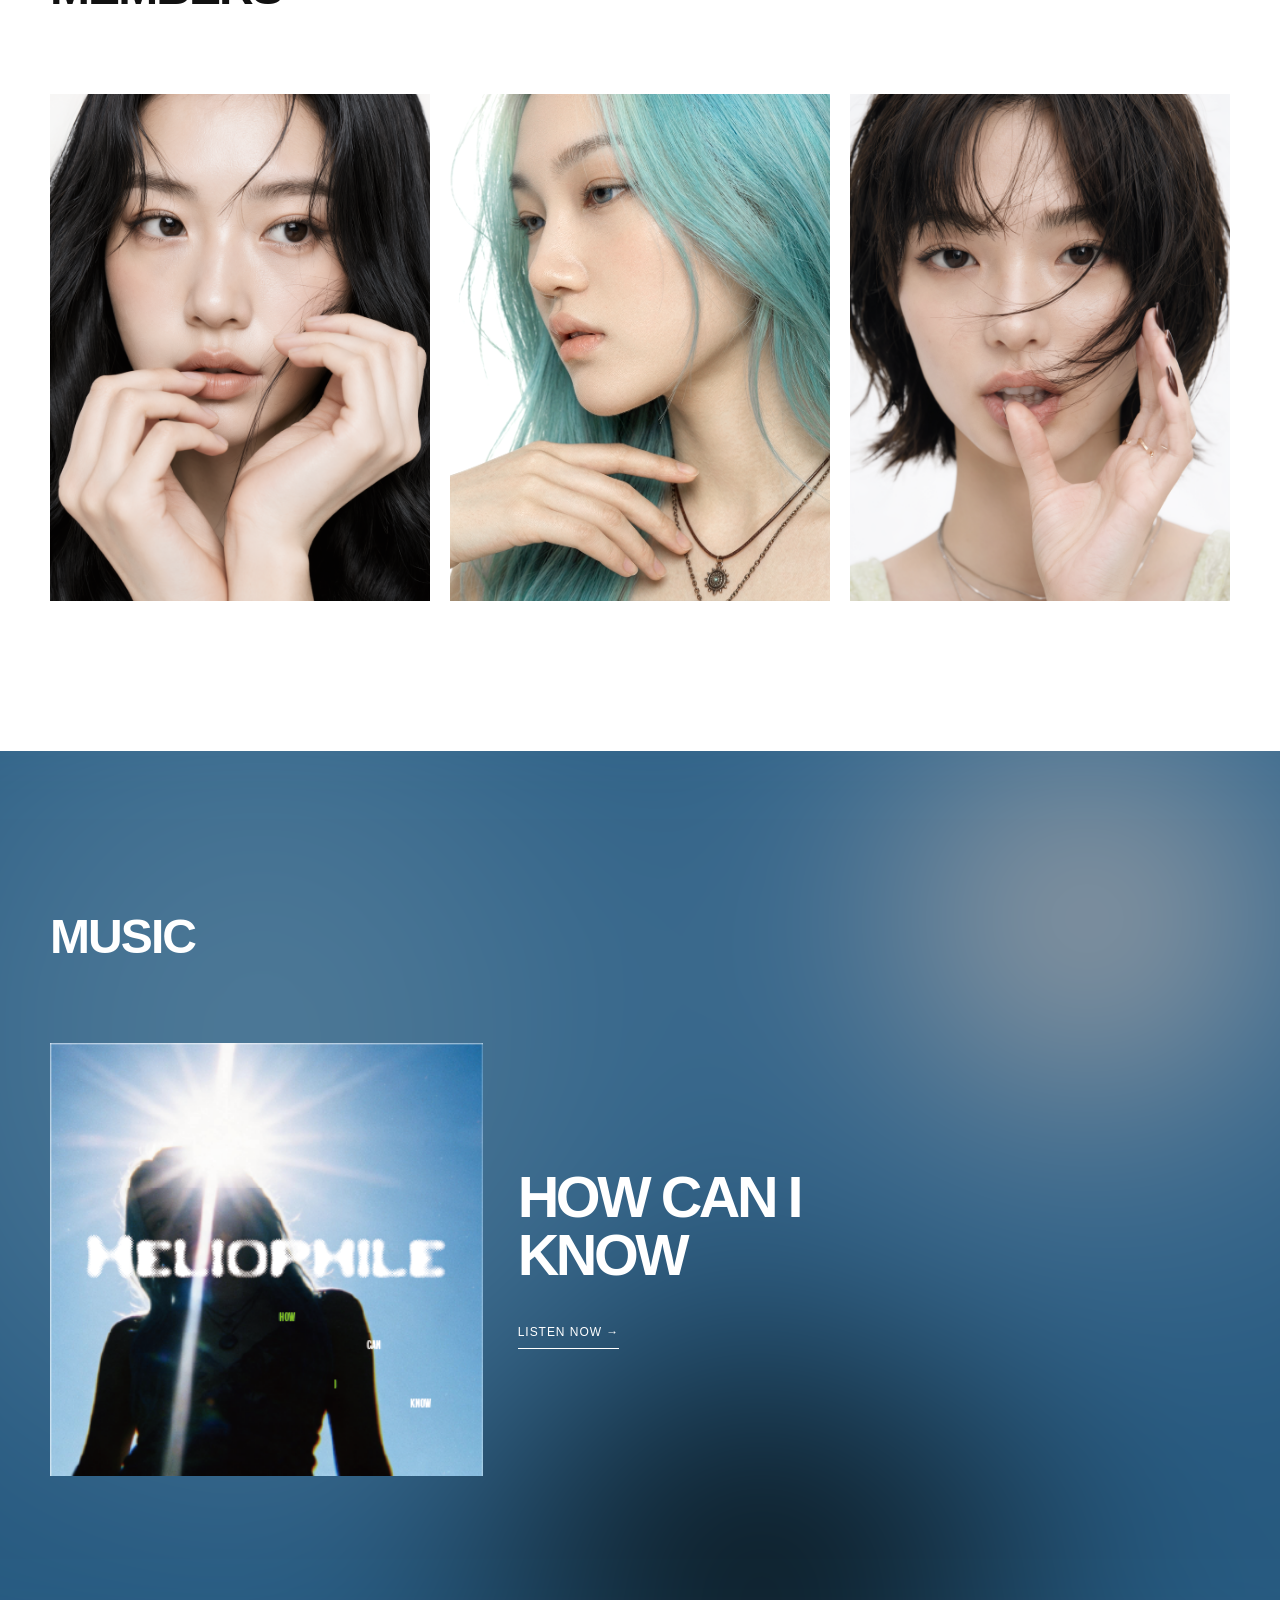
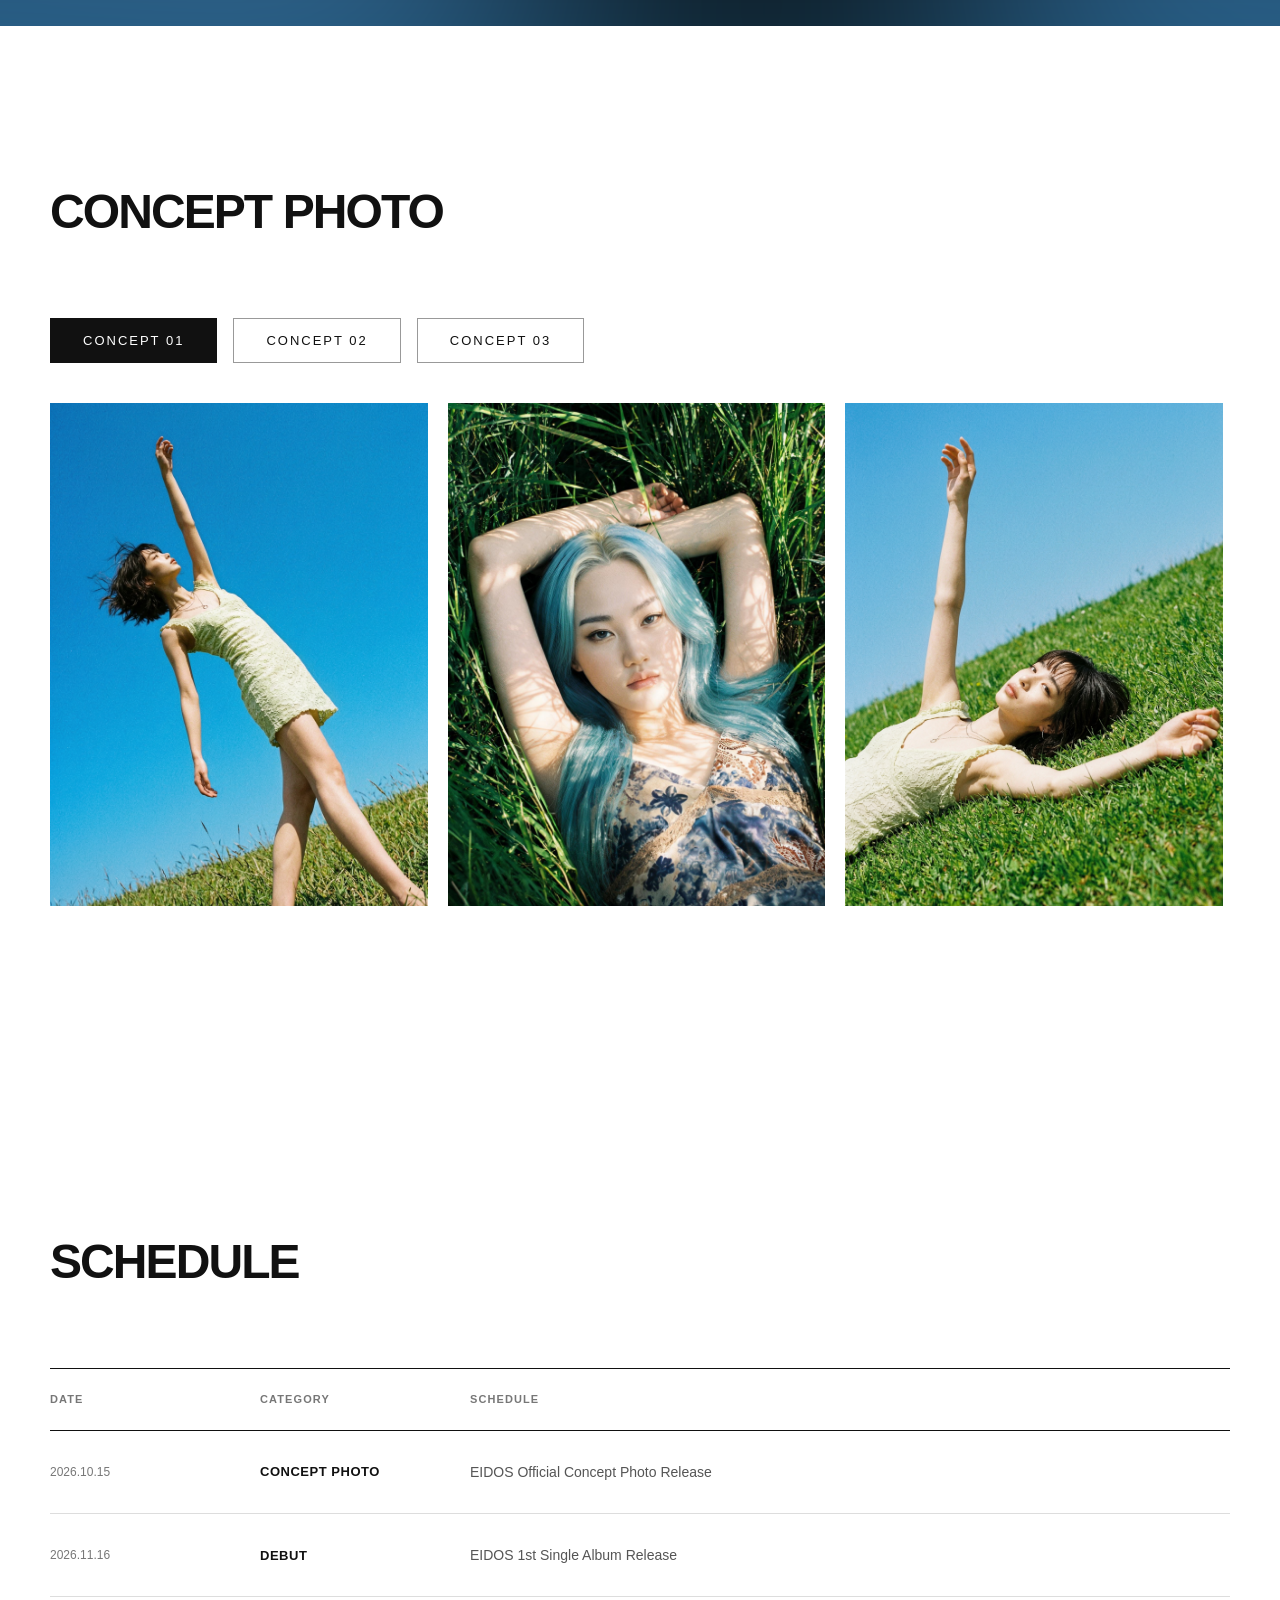
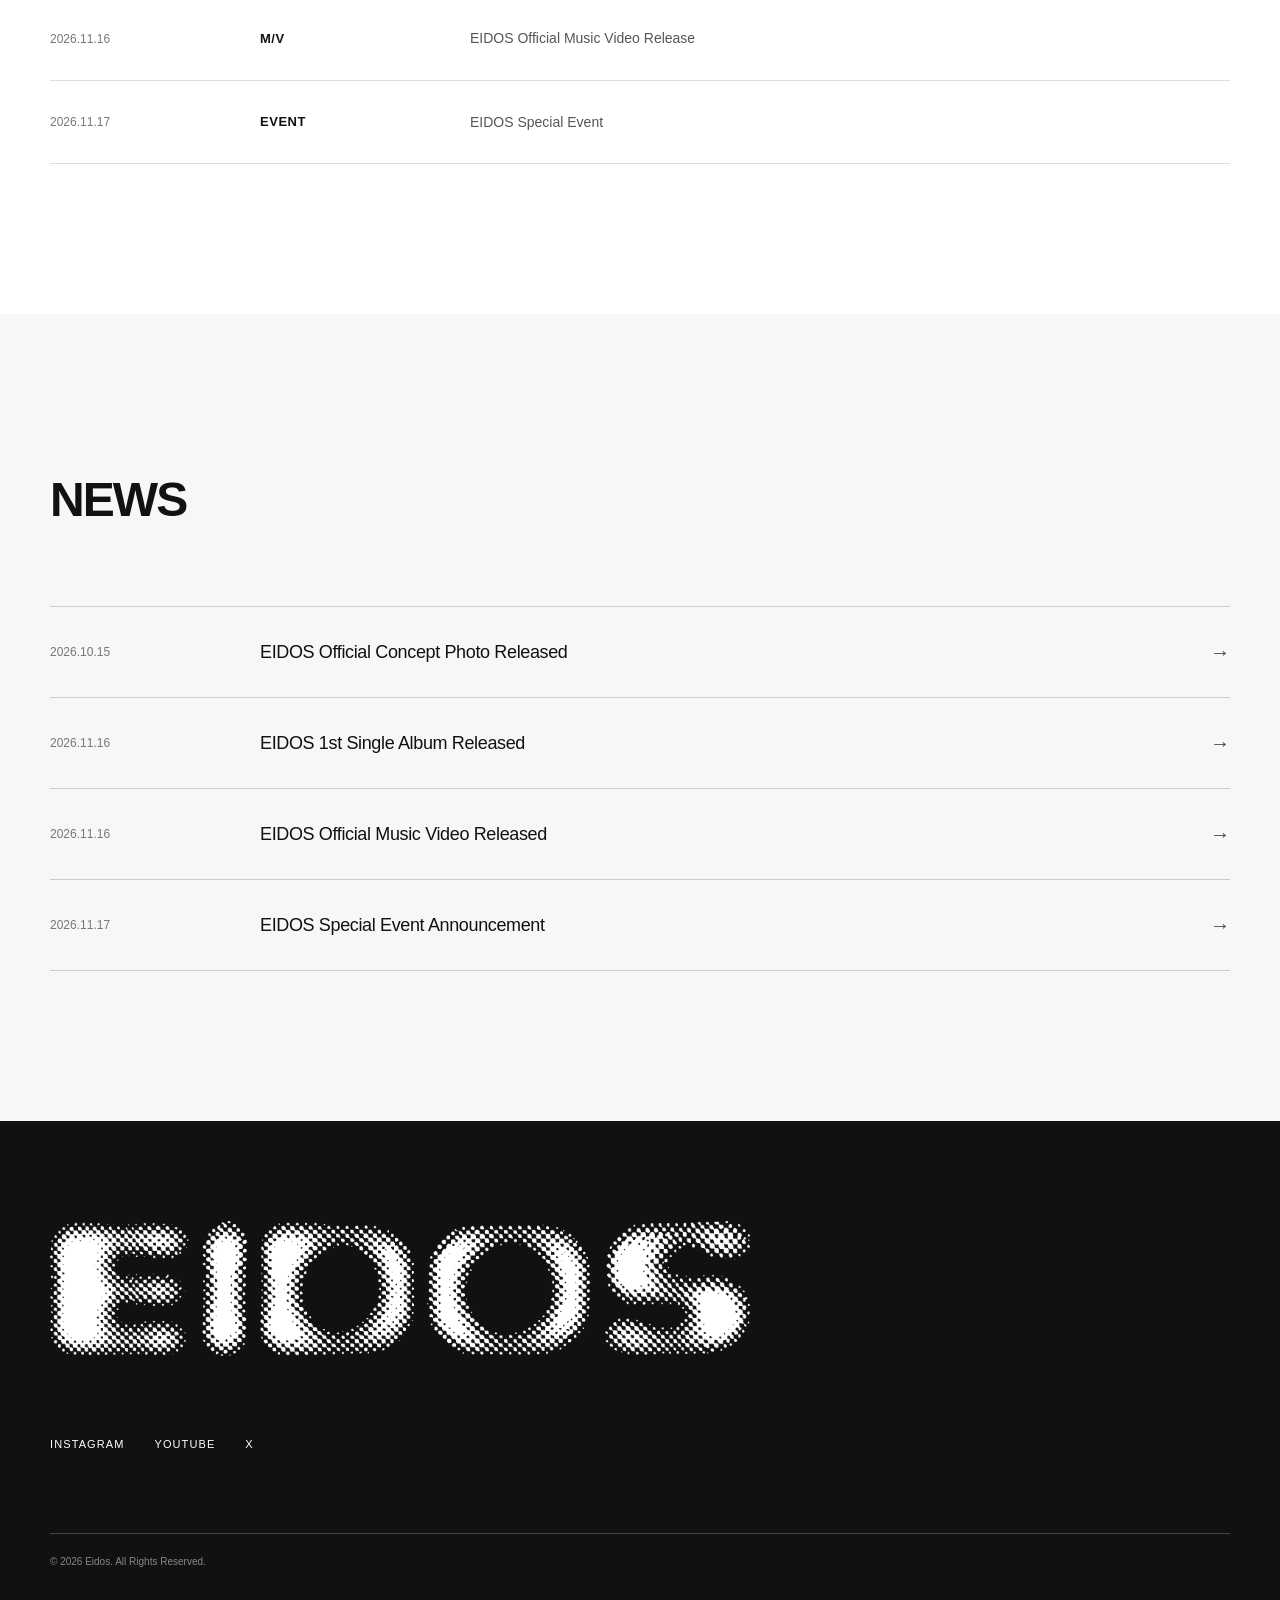
==== commit 4009a690: "26.10.13 행간수정" ====
--- a/index.html
+++ b/index.html
@@ -11,7 +11,32 @@
 
     <style>
       /* =========================================
+       HERO VIDEO
+    ========================================= */
+
+      .hero .hero-image {
+        position: absolute;
+        inset: 0;
+        width: 100%;
+        height: 100%;
+        overflow: hidden;
+      }
+
+      .hero .hero-video {
+        display: block;
+        position: absolute;
+        top: 0;
+        left: 0;
+        width: 100%;
+        height: 100%;
+        object-fit: cover;
+        opacity: 1;
+        visibility: visible;
+      }
+
+      /* =========================================
        ABOUT US
+       줄 간격 및 문단 간격 축소
     ========================================= */
 
       #about {
@@ -45,11 +70,16 @@
       #about .about-text {
         width: 100%;
         max-width: 1050px;
-        margin: 0 0 35px;
+
+        /* 문단 사이 간격 축소 */
+        margin: 0 0 12px;
 
         font-size: clamp(17px, 1.65vw, 24px);
         font-weight: 400;
-        line-height: 1.85;
+
+        /* 기존 1.85 → 1.5 */
+        line-height: 1.5;
+
         letter-spacing: -0.045em;
 
         text-align: left;
@@ -151,6 +181,7 @@
       }
 
       #schedule .schedule-item p {
+        margin: 0;
         font-size: 14px;
         font-weight: 400;
         line-height: 1.6;
@@ -275,8 +306,13 @@
           width: 100%;
           max-width: 100%;
           font-size: 16px;
-          line-height: 1.85;
-          margin-bottom: 28px;
+
+          /* 모바일 줄 간격 */
+          line-height: 1.55;
+
+          /* 모바일 문단 간격 */
+          margin-bottom: 12px;
+
           text-align: left;
         }
 
@@ -333,7 +369,6 @@
           grid-column: 1;
           grid-row: 1;
           font-size: 11px;
-          display: block;
         }
 
         #news .news-item h3 {
@@ -376,20 +411,21 @@
     <main>
       <!-- =====================================
          HERO
+         VIDEO 1 → VIDEO 2 → REPEAT
     ====================================== -->
 
       <section class="hero">
         <div class="hero-image">
           <video
+            id="heroVideo"
             class="hero-video"
             autoplay
             muted
-            loop
             playsinline
             preload="auto"
             aria-hidden="true"
           >
-            <source src="videos/아테나.mp4" type="video/mp4" />
+            <source src="videos/eidos.mp4" type="video/mp4" />
           </video>
         </div>
 
@@ -538,6 +574,7 @@
                 <span></span>
                 <span></span>
                 <span></span>
+                <span></span>
               </div>
 
               <div
@@ -597,28 +634,24 @@
             <span>SCHEDULE</span>
           </div>
 
-          <!-- 2026.10.15 -->
           <div class="schedule-item">
             <span>2026.10.15</span>
             <strong>CONCEPT PHOTO</strong>
             <p>EIDOS Official Concept Photo Release</p>
           </div>
 
-          <!-- 2026.11.16 -->
           <div class="schedule-item">
             <span>2026.11.16</span>
             <strong>DEBUT</strong>
             <p>EIDOS 1st Single Album Release</p>
           </div>
 
-          <!-- 2026.11.16 -->
           <div class="schedule-item">
             <span>2026.11.16</span>
             <strong>M/V</strong>
             <p>EIDOS Official Music Video Release</p>
           </div>
 
-          <!-- 2026.11.17 -->
           <div class="schedule-item">
             <span>2026.11.17</span>
             <strong>EVENT</strong>
@@ -638,28 +671,24 @@
         </div>
 
         <div class="news-list">
-          <!-- 2026.10.15 -->
           <a href="#" class="news-item">
             <span class="news-date">2026.10.15</span>
             <h3>EIDOS Official Concept Photo Released</h3>
             <span class="news-arrow">→</span>
           </a>
 
-          <!-- 2026.11.16 -->
           <a href="#" class="news-item">
             <span class="news-date">2026.11.16</span>
             <h3>EIDOS 1st Single Album Released</h3>
             <span class="news-arrow">→</span>
           </a>
 
-          <!-- 2026.11.16 -->
           <a href="#" class="news-item">
             <span class="news-date">2026.11.16</span>
             <h3>EIDOS Official Music Video Released</h3>
             <span class="news-arrow">→</span>
           </a>
 
-          <!-- 2026.11.17 -->
           <a href="#" class="news-item">
             <span class="news-date">2026.11.17</span>
             <h3>EIDOS Special Event Announcement</h3>
@@ -693,5 +722,62 @@
       <source src="music/eidos.mp3.wav" type="audio/wav" />
       브라우저가 오디오 재생을 지원하지 않습니다.
     </audio>
+
+    <!-- =====================================
+       HERO VIDEO PLAYLIST
+       eidos.mp4 → 자연.mp4 → REPEAT
+  ====================================== -->
+
+    <script>
+      (function () {
+        const heroVideo = document.getElementById('heroVideo');
+
+        if (!heroVideo) {
+          console.error('HERO 영상 요소를 찾지 못했습니다.');
+          return;
+        }
+
+        const videoList = ['videos/eidos.mp4', 'videos/자연.mp4'];
+
+        let currentIndex = 0;
+
+        heroVideo.muted = true;
+        heroVideo.loop = false;
+        heroVideo.playsInline = true;
+
+        function playNextVideo() {
+          currentIndex = (currentIndex + 1) % videoList.length;
+
+          const nextVideo = videoList[currentIndex];
+
+          console.log('다음 HERO 영상:', nextVideo);
+
+          heroVideo.src = nextVideo;
+          heroVideo.load();
+
+          const playPromise = heroVideo.play();
+
+          if (playPromise !== undefined) {
+            playPromise.catch(function (error) {
+              console.error('다음 영상 재생 오류:', error);
+            });
+          }
+        }
+
+        heroVideo.addEventListener('ended', playNextVideo);
+
+        heroVideo.addEventListener('error', function () {
+          console.error('HERO 영상 파일 로딩 실패:', heroVideo.currentSrc);
+        });
+
+        const firstPlay = heroVideo.play();
+
+        if (firstPlay !== undefined) {
+          firstPlay.catch(function (error) {
+            console.error('첫 번째 영상 재생 오류:', error);
+          });
+        }
+      })();
+    </script>
   </body>
 </html>
